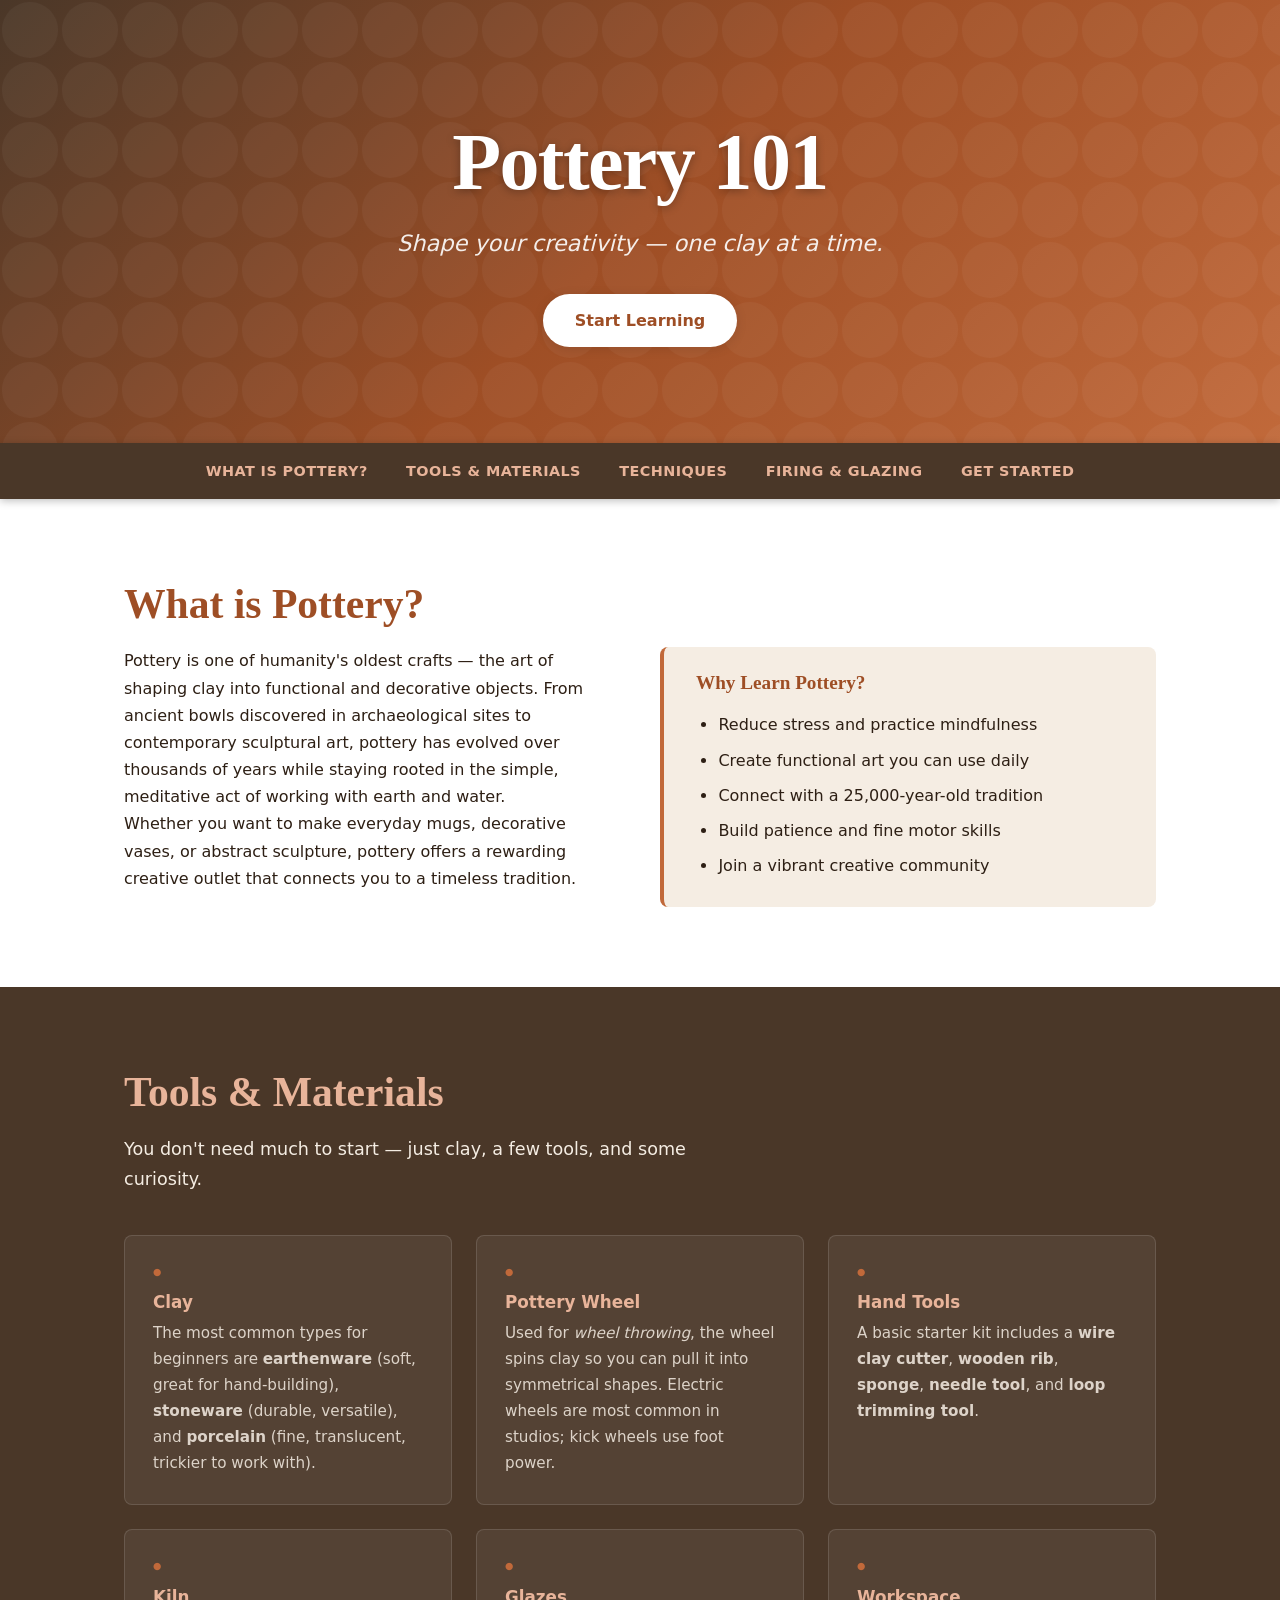
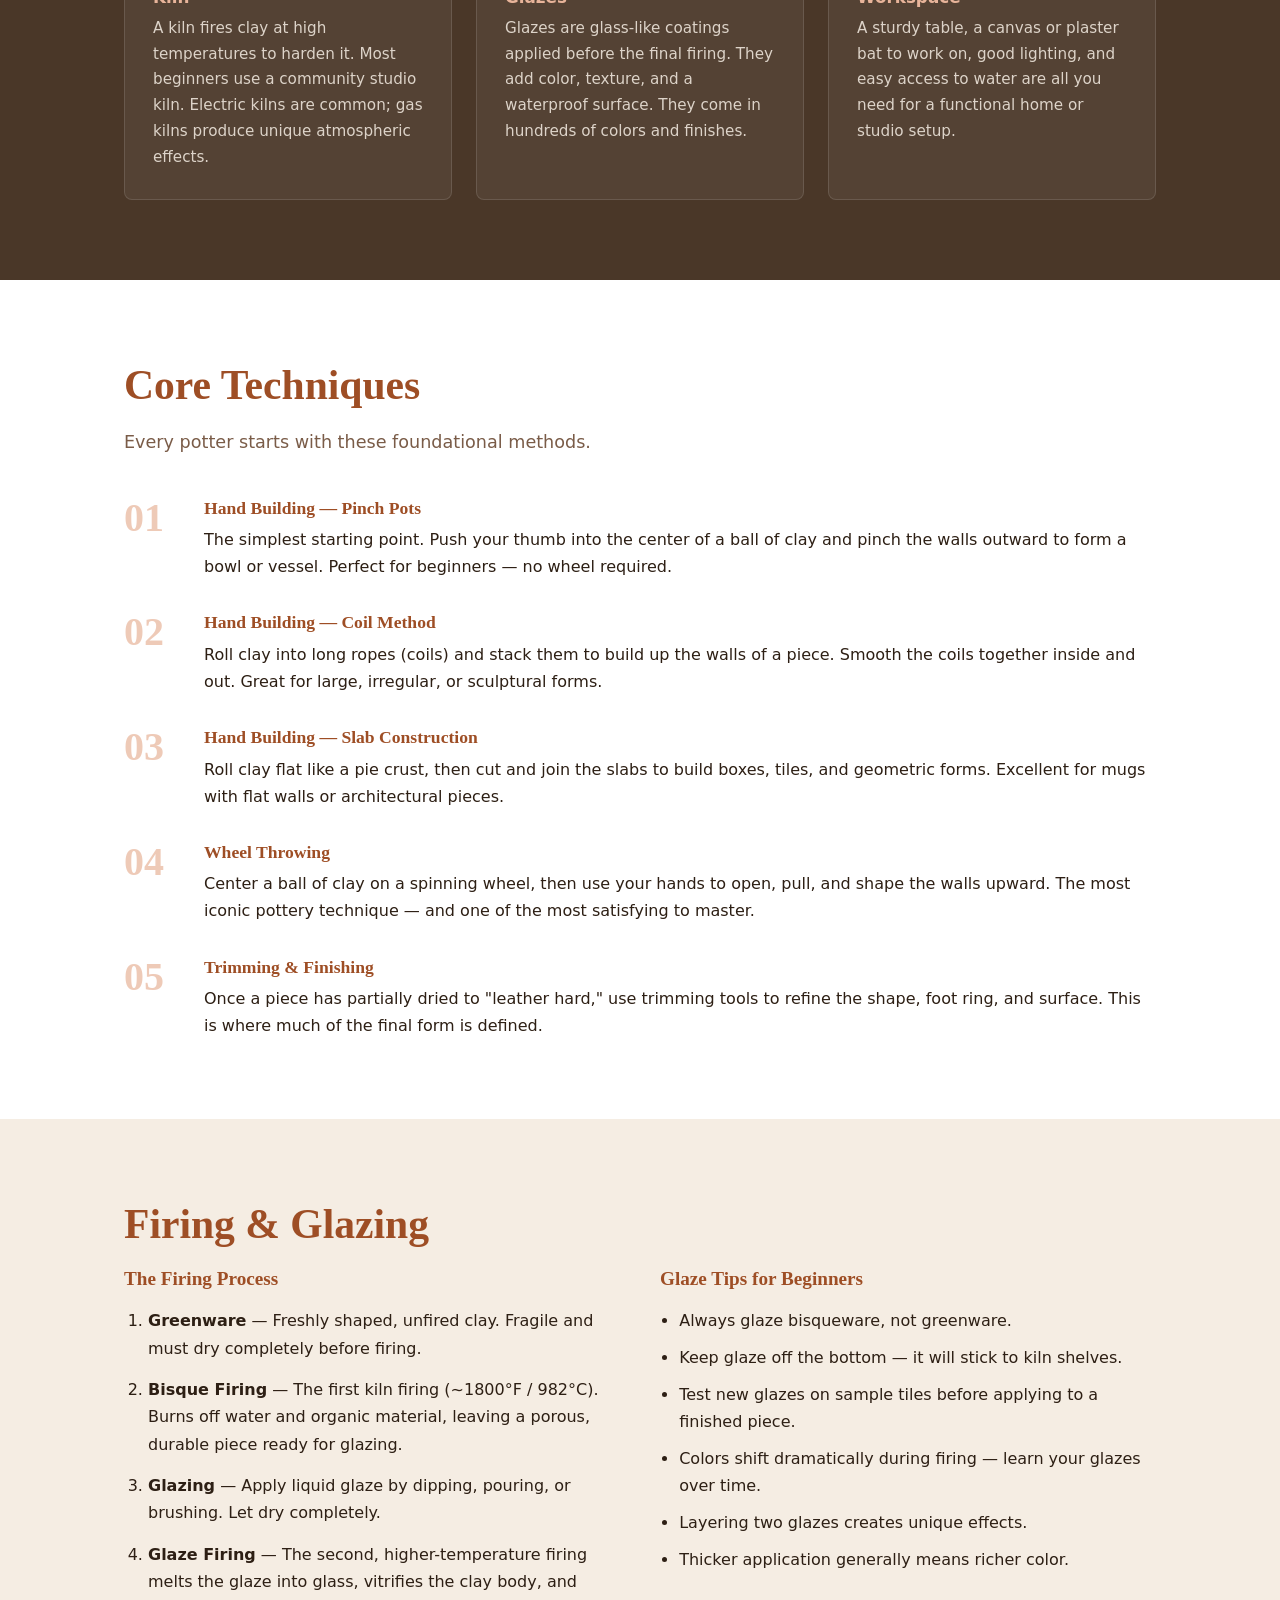
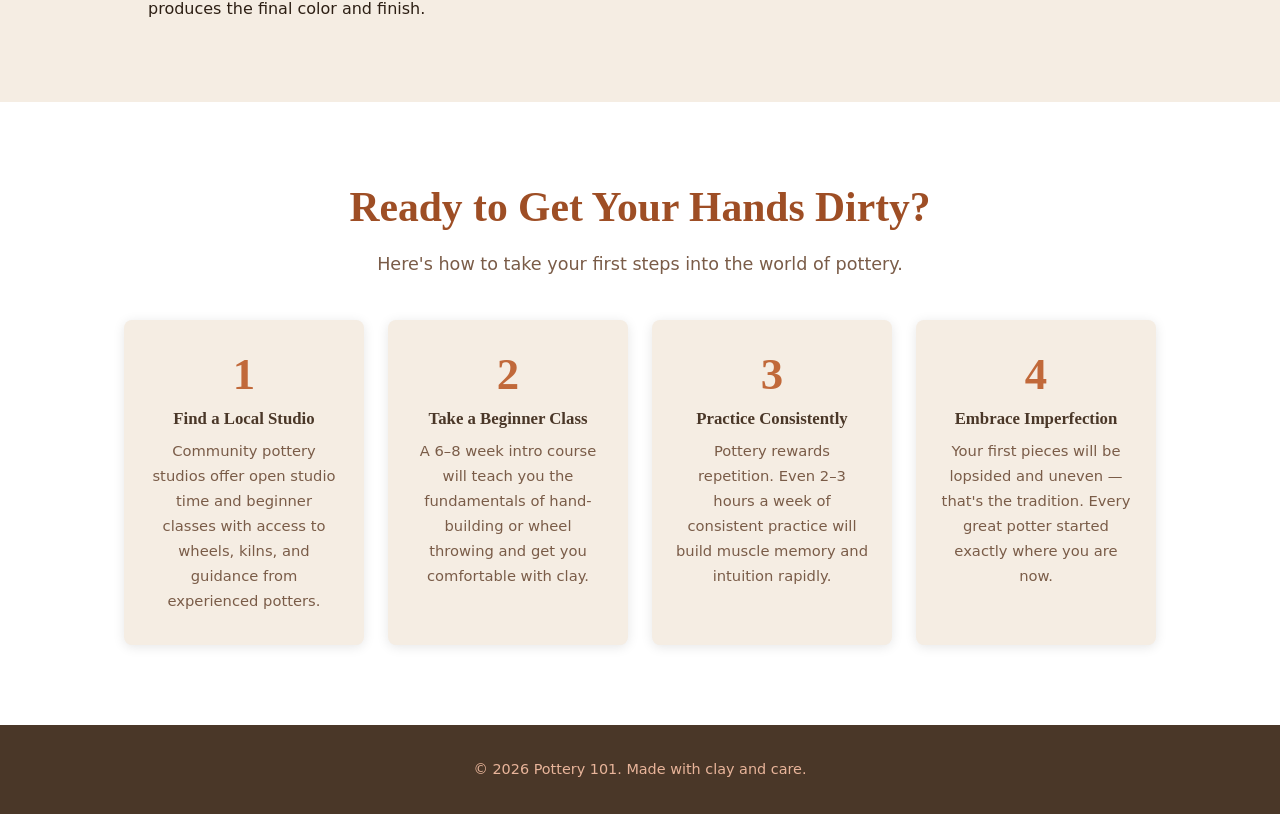
==== index.html @ cdae4531 "Add Pottery 101 website Complete beginner-focused pottery website with HTML and CSS covering: - Hero" ====
<!DOCTYPE html>
<html lang="en">
<head>
  <meta charset="UTF-8" />
  <meta name="viewport" content="width=device-width, initial-scale=1.0" />
  <title>Pottery 101 — A Beginner's Guide</title>
  <link rel="stylesheet" href="styles.css" />
</head>
<body>

  <!-- Hero -->
  <header class="hero">
    <div class="hero-content">
      <h1>Pottery 101</h1>
      <p class="tagline">Shape your creativity — one clay at a time.</p>
      <a href="#get-started" class="btn">Start Learning</a>
    </div>
  </header>

  <!-- Navigation -->
  <nav class="main-nav">
    <ul>
      <li><a href="#what-is-pottery">What is Pottery?</a></li>
      <li><a href="#tools">Tools &amp; Materials</a></li>
      <li><a href="#techniques">Techniques</a></li>
      <li><a href="#firing">Firing &amp; Glazing</a></li>
      <li><a href="#get-started">Get Started</a></li>
    </ul>
  </nav>

  <main>

    <!-- What is Pottery -->
    <section id="what-is-pottery" class="section section-light">
      <div class="container">
        <h2>What is Pottery?</h2>
        <div class="two-col">
          <div>
            <p>Pottery is one of humanity's oldest crafts — the art of shaping clay into functional and decorative objects. From ancient bowls discovered in archaeological sites to contemporary sculptural art, pottery has evolved over thousands of years while staying rooted in the simple, meditative act of working with earth and water.</p>
            <p>Whether you want to make everyday mugs, decorative vases, or abstract sculpture, pottery offers a rewarding creative outlet that connects you to a timeless tradition.</p>
          </div>
          <div class="highlight-box">
            <h3>Why Learn Pottery?</h3>
            <ul>
              <li>Reduce stress and practice mindfulness</li>
              <li>Create functional art you can use daily</li>
              <li>Connect with a 25,000-year-old tradition</li>
              <li>Build patience and fine motor skills</li>
              <li>Join a vibrant creative community</li>
            </ul>
          </div>
        </div>
      </div>
    </section>

    <!-- Tools & Materials -->
    <section id="tools" class="section section-dark">
      <div class="container">
        <h2>Tools &amp; Materials</h2>
        <p class="section-intro">You don't need much to start — just clay, a few tools, and some curiosity.</p>
        <div class="card-grid">
          <div class="card">
            <div class="card-icon">&#9679;</div>
            <h3>Clay</h3>
            <p>The most common types for beginners are <strong>earthenware</strong> (soft, great for hand-building), <strong>stoneware</strong> (durable, versatile), and <strong>porcelain</strong> (fine, translucent, trickier to work with).</p>
          </div>
          <div class="card">
            <div class="card-icon">&#9679;</div>
            <h3>Pottery Wheel</h3>
            <p>Used for <em>wheel throwing</em>, the wheel spins clay so you can pull it into symmetrical shapes. Electric wheels are most common in studios; kick wheels use foot power.</p>
          </div>
          <div class="card">
            <div class="card-icon">&#9679;</div>
            <h3>Hand Tools</h3>
            <p>A basic starter kit includes a <strong>wire clay cutter</strong>, <strong>wooden rib</strong>, <strong>sponge</strong>, <strong>needle tool</strong>, and <strong>loop trimming tool</strong>.</p>
          </div>
          <div class="card">
            <div class="card-icon">&#9679;</div>
            <h3>Kiln</h3>
            <p>A kiln fires clay at high temperatures to harden it. Most beginners use a community studio kiln. Electric kilns are common; gas kilns produce unique atmospheric effects.</p>
          </div>
          <div class="card">
            <div class="card-icon">&#9679;</div>
            <h3>Glazes</h3>
            <p>Glazes are glass-like coatings applied before the final firing. They add color, texture, and a waterproof surface. They come in hundreds of colors and finishes.</p>
          </div>
          <div class="card">
            <div class="card-icon">&#9679;</div>
            <h3>Workspace</h3>
            <p>A sturdy table, a canvas or plaster bat to work on, good lighting, and easy access to water are all you need for a functional home or studio setup.</p>
          </div>
        </div>
      </div>
    </section>

    <!-- Techniques -->
    <section id="techniques" class="section section-light">
      <div class="container">
        <h2>Core Techniques</h2>
        <p class="section-intro">Every potter starts with these foundational methods.</p>
        <div class="technique-list">
          <div class="technique">
            <span class="technique-number">01</span>
            <div>
              <h3>Hand Building — Pinch Pots</h3>
              <p>The simplest starting point. Push your thumb into the center of a ball of clay and pinch the walls outward to form a bowl or vessel. Perfect for beginners — no wheel required.</p>
            </div>
          </div>
          <div class="technique">
            <span class="technique-number">02</span>
            <div>
              <h3>Hand Building — Coil Method</h3>
              <p>Roll clay into long ropes (coils) and stack them to build up the walls of a piece. Smooth the coils together inside and out. Great for large, irregular, or sculptural forms.</p>
            </div>
          </div>
          <div class="technique">
            <span class="technique-number">03</span>
            <div>
              <h3>Hand Building — Slab Construction</h3>
              <p>Roll clay flat like a pie crust, then cut and join the slabs to build boxes, tiles, and geometric forms. Excellent for mugs with flat walls or architectural pieces.</p>
            </div>
          </div>
          <div class="technique">
            <span class="technique-number">04</span>
            <div>
              <h3>Wheel Throwing</h3>
              <p>Center a ball of clay on a spinning wheel, then use your hands to open, pull, and shape the walls upward. The most iconic pottery technique — and one of the most satisfying to master.</p>
            </div>
          </div>
          <div class="technique">
            <span class="technique-number">05</span>
            <div>
              <h3>Trimming &amp; Finishing</h3>
              <p>Once a piece has partially dried to "leather hard," use trimming tools to refine the shape, foot ring, and surface. This is where much of the final form is defined.</p>
            </div>
          </div>
        </div>
      </div>
    </section>

    <!-- Firing & Glazing -->
    <section id="firing" class="section section-clay">
      <div class="container">
        <h2>Firing &amp; Glazing</h2>
        <div class="two-col">
          <div>
            <h3>The Firing Process</h3>
            <ol class="process-list">
              <li><strong>Greenware</strong> — Freshly shaped, unfired clay. Fragile and must dry completely before firing.</li>
              <li><strong>Bisque Firing</strong> — The first kiln firing (~1800°F / 982°C). Burns off water and organic material, leaving a porous, durable piece ready for glazing.</li>
              <li><strong>Glazing</strong> — Apply liquid glaze by dipping, pouring, or brushing. Let dry completely.</li>
              <li><strong>Glaze Firing</strong> — The second, higher-temperature firing melts the glaze into glass, vitrifies the clay body, and produces the final color and finish.</li>
            </ol>
          </div>
          <div>
            <h3>Glaze Tips for Beginners</h3>
            <ul class="tip-list">
              <li>Always glaze bisqueware, not greenware.</li>
              <li>Keep glaze off the bottom — it will stick to kiln shelves.</li>
              <li>Test new glazes on sample tiles before applying to a finished piece.</li>
              <li>Colors shift dramatically during firing — learn your glazes over time.</li>
              <li>Layering two glazes creates unique effects.</li>
              <li>Thicker application generally means richer color.</li>
            </ul>
          </div>
        </div>
      </div>
    </section>

    <!-- Get Started -->
    <section id="get-started" class="section section-light">
      <div class="container center">
        <h2>Ready to Get Your Hands Dirty?</h2>
        <p class="section-intro">Here's how to take your first steps into the world of pottery.</p>
        <div class="steps-grid">
          <div class="step">
            <div class="step-num">1</div>
            <h3>Find a Local Studio</h3>
            <p>Community pottery studios offer open studio time and beginner classes with access to wheels, kilns, and guidance from experienced potters.</p>
          </div>
          <div class="step">
            <div class="step-num">2</div>
            <h3>Take a Beginner Class</h3>
            <p>A 6–8 week intro course will teach you the fundamentals of hand-building or wheel throwing and get you comfortable with clay.</p>
          </div>
          <div class="step">
            <div class="step-num">3</div>
            <h3>Practice Consistently</h3>
            <p>Pottery rewards repetition. Even 2–3 hours a week of consistent practice will build muscle memory and intuition rapidly.</p>
          </div>
          <div class="step">
            <div class="step-num">4</div>
            <h3>Embrace Imperfection</h3>
            <p>Your first pieces will be lopsided and uneven — that's the tradition. Every great potter started exactly where you are now.</p>
          </div>
        </div>
      </div>
    </section>

  </main>

  <footer class="site-footer">
    <div class="container">
      <p>&copy; 2026 Pottery 101. Made with clay and care.</p>
    </div>
  </footer>

</body>
</html>
---- styles.css ----
/* =========================================
   Pottery 101 — Stylesheet
   ========================================= */

/* --- Reset & Base --- */
*, *::before, *::after {
  box-sizing: border-box;
  margin: 0;
  padding: 0;
}

:root {
  --clay:       #c1693a;
  --clay-dark:  #9e4e25;
  --clay-light: #e8b49a;
  --earth:      #4a3728;
  --sand:       #f5ede3;
  --sand-dark:  #ecddd0;
  --white:      #ffffff;
  --text:       #2d1f14;
  --text-muted: #7a5c48;
  --accent:     #2e7d67;

  --font-sans: 'Segoe UI', system-ui, sans-serif;
  --font-serif: Georgia, 'Times New Roman', serif;

  --radius: 8px;
  --shadow: 0 2px 12px rgba(0,0,0,0.10);
  --shadow-lg: 0 6px 24px rgba(0,0,0,0.15);
}

html {
  scroll-behavior: smooth;
}

body {
  font-family: var(--font-sans);
  font-size: 1rem;
  line-height: 1.7;
  color: var(--text);
  background: var(--white);
}

h1, h2, h3 {
  font-family: var(--font-serif);
  line-height: 1.25;
}

a {
  color: var(--clay);
  text-decoration: none;
}

a:hover {
  text-decoration: underline;
}

ul, ol {
  padding-left: 1.4em;
}

/* --- Layout Utilities --- */
.container {
  max-width: 1080px;
  margin: 0 auto;
  padding: 0 1.5rem;
}

.center {
  text-align: center;
}

.two-col {
  display: grid;
  grid-template-columns: 1fr 1fr;
  gap: 2.5rem;
  align-items: start;
}

@media (max-width: 720px) {
  .two-col {
    grid-template-columns: 1fr;
  }
}

/* --- Hero --- */
.hero {
  background: linear-gradient(135deg, var(--earth) 0%, var(--clay-dark) 50%, var(--clay) 100%);
  color: var(--white);
  padding: 7rem 1.5rem 6rem;
  text-align: center;
  position: relative;
  overflow: hidden;
}

.hero::before {
  content: '';
  position: absolute;
  inset: 0;
  background: url("data:image/svg+xml,%3Csvg width='60' height='60' viewBox='0 0 60 60' xmlns='http://www.w3.org/2000/svg'%3E%3Cg fill='none' fill-rule='evenodd'%3E%3Cg fill='%23ffffff' fill-opacity='0.04'%3E%3Ccircle cx='30' cy='30' r='28'/%3E%3C/g%3E%3C/g%3E%3C/svg%3E") repeat;
  pointer-events: none;
}

.hero-content {
  position: relative;
}

.hero h1 {
  font-size: clamp(2.8rem, 7vw, 5rem);
  letter-spacing: -0.02em;
  margin-bottom: 0.75rem;
  text-shadow: 0 2px 8px rgba(0,0,0,0.3);
}

.hero .tagline {
  font-size: clamp(1.1rem, 2.5vw, 1.4rem);
  opacity: 0.9;
  margin-bottom: 2rem;
  font-style: italic;
}

/* --- Button --- */
.btn {
  display: inline-block;
  background: var(--white);
  color: var(--clay-dark);
  font-weight: 700;
  font-size: 1rem;
  padding: 0.8rem 2rem;
  border-radius: 50px;
  box-shadow: var(--shadow);
  transition: transform 0.15s, box-shadow 0.15s;
}

.btn:hover {
  transform: translateY(-2px);
  box-shadow: var(--shadow-lg);
  text-decoration: none;
}

/* --- Main Navigation --- */
.main-nav {
  background: var(--earth);
  position: sticky;
  top: 0;
  z-index: 100;
  box-shadow: 0 2px 8px rgba(0,0,0,0.25);
}

.main-nav ul {
  display: flex;
  flex-wrap: wrap;
  justify-content: center;
  list-style: none;
  padding: 0 1rem;
  margin: 0;
  gap: 0;
}

.main-nav a {
  display: block;
  padding: 1rem 1.2rem;
  color: var(--clay-light);
  font-size: 0.9rem;
  font-weight: 600;
  letter-spacing: 0.03em;
  text-transform: uppercase;
  transition: color 0.15s, background 0.15s;
}

.main-nav a:hover {
  color: var(--white);
  background: rgba(255,255,255,0.07);
  text-decoration: none;
}

/* --- Sections --- */
.section {
  padding: 5rem 0;
}

.section-light {
  background: var(--white);
}

.section-dark {
  background: var(--earth);
  color: var(--sand);
}

.section-dark h2,
.section-dark h3 {
  color: var(--clay-light);
}

.section-dark p {
  color: var(--sand);
}

.section-clay {
  background: var(--sand);
}

.section h2 {
  font-size: clamp(1.8rem, 4vw, 2.6rem);
  color: var(--clay-dark);
  margin-bottom: 1rem;
}

.section-dark h2 {
  color: var(--clay-light);
}

.section-clay h2 {
  color: var(--clay-dark);
}

.section-intro {
  font-size: 1.1rem;
  color: var(--text-muted);
  margin-bottom: 2.5rem;
  max-width: 620px;
}

.center .section-intro {
  margin-left: auto;
  margin-right: auto;
}

/* --- Highlight Box --- */
.highlight-box {
  background: var(--sand);
  border-left: 4px solid var(--clay);
  border-radius: var(--radius);
  padding: 1.5rem 2rem;
}

.highlight-box h3 {
  color: var(--clay-dark);
  margin-bottom: 0.75rem;
  font-size: 1.2rem;
}

.highlight-box li {
  padding: 0.25rem 0;
  color: var(--text);
}

/* --- Cards --- */
.card-grid {
  display: grid;
  grid-template-columns: repeat(auto-fill, minmax(280px, 1fr));
  gap: 1.5rem;
}

.card {
  background: rgba(255,255,255,0.06);
  border: 1px solid rgba(255,255,255,0.12);
  border-radius: var(--radius);
  padding: 1.75rem;
  transition: transform 0.15s, box-shadow 0.15s;
}

.card:hover {
  transform: translateY(-3px);
  box-shadow: var(--shadow-lg);
}

.card-icon {
  color: var(--clay);
  font-size: 0.6rem;
  margin-bottom: 0.75rem;
}

.card h3 {
  font-family: var(--font-sans);
  font-size: 1.05rem;
  font-weight: 700;
  color: var(--clay-light);
  margin-bottom: 0.5rem;
}

.card p {
  font-size: 0.95rem;
  opacity: 0.85;
}

/* --- Techniques --- */
.technique-list {
  display: flex;
  flex-direction: column;
  gap: 2rem;
}

.technique {
  display: flex;
  gap: 2rem;
  align-items: flex-start;
}

.technique-number {
  font-size: 2.5rem;
  font-family: var(--font-serif);
  font-weight: 700;
  color: var(--clay-light);
  min-width: 3rem;
  line-height: 1;
  opacity: 0.7;
}

.technique h3 {
  color: var(--clay-dark);
  margin-bottom: 0.4rem;
  font-size: 1.1rem;
}

/* --- Process & Tips --- */
.process-list {
  display: flex;
  flex-direction: column;
  gap: 0.9rem;
  padding-left: 1.5rem;
}

.process-list li {
  color: var(--text);
}

.tip-list {
  display: flex;
  flex-direction: column;
  gap: 0.6rem;
  padding-left: 1.2rem;
}

.tip-list li {
  color: var(--text);
}

.section-clay h3 {
  color: var(--clay-dark);
  margin-bottom: 1rem;
  font-size: 1.2rem;
}

/* --- Steps Grid --- */
.steps-grid {
  display: grid;
  grid-template-columns: repeat(auto-fill, minmax(220px, 1fr));
  gap: 1.5rem;
  margin-top: 2rem;
}

.step {
  background: var(--sand);
  border-radius: var(--radius);
  padding: 2rem 1.5rem;
  box-shadow: var(--shadow);
  transition: transform 0.15s;
}

.step:hover {
  transform: translateY(-3px);
}

.step-num {
  font-family: var(--font-serif);
  font-size: 2.8rem;
  font-weight: 700;
  color: var(--clay);
  line-height: 1;
  margin-bottom: 0.75rem;
}

.step h3 {
  color: var(--earth);
  font-size: 1.05rem;
  margin-bottom: 0.5rem;
}

.step p {
  font-size: 0.92rem;
  color: var(--text-muted);
}

/* --- Footer --- */
.site-footer {
  background: var(--earth);
  color: var(--clay-light);
  text-align: center;
  padding: 2rem 1.5rem;
  font-size: 0.9rem;
}

/* --- Responsive --- */
@media (max-width: 600px) {
  .technique {
    flex-direction: column;
    gap: 0.5rem;
  }

  .technique-number {
    font-size: 1.8rem;
  }

  .main-nav ul {
    gap: 0;
  }

  .main-nav a {
    padding: 0.75rem 0.8rem;
    font-size: 0.78rem;
  }
}
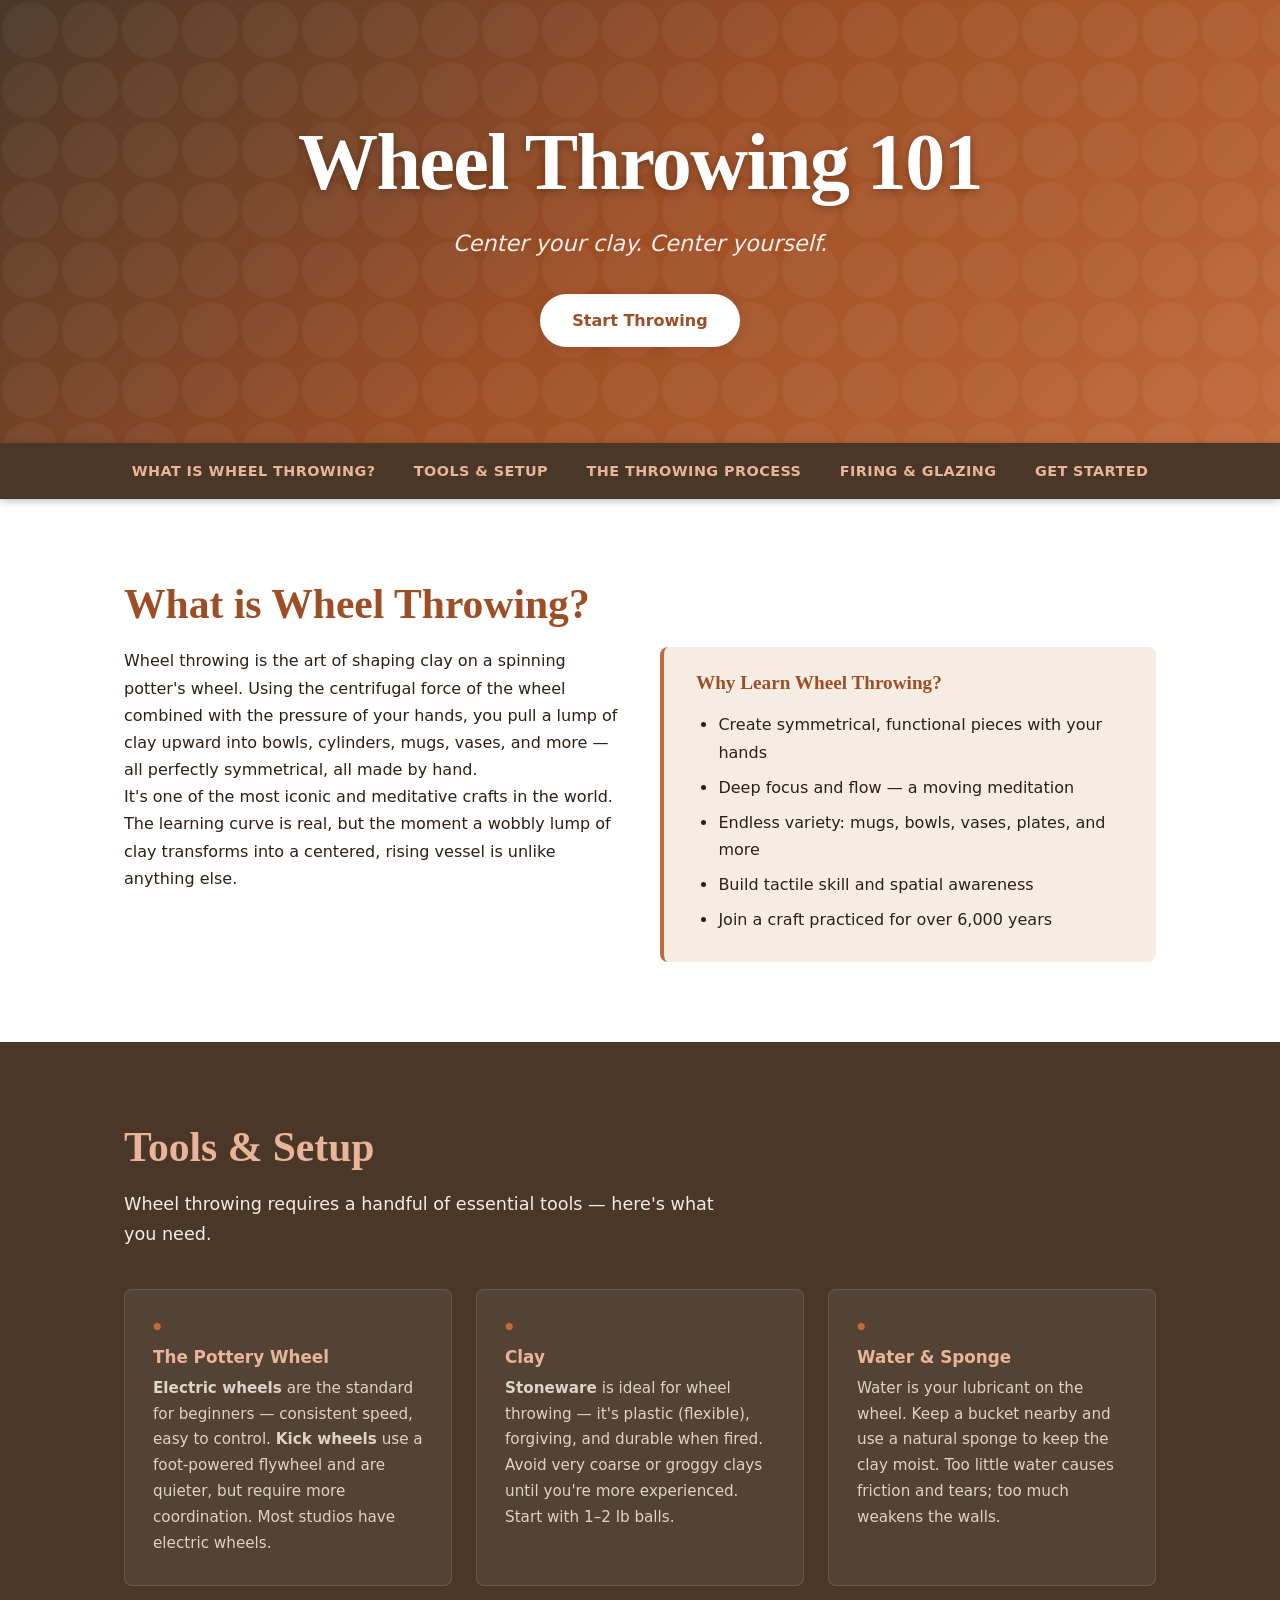
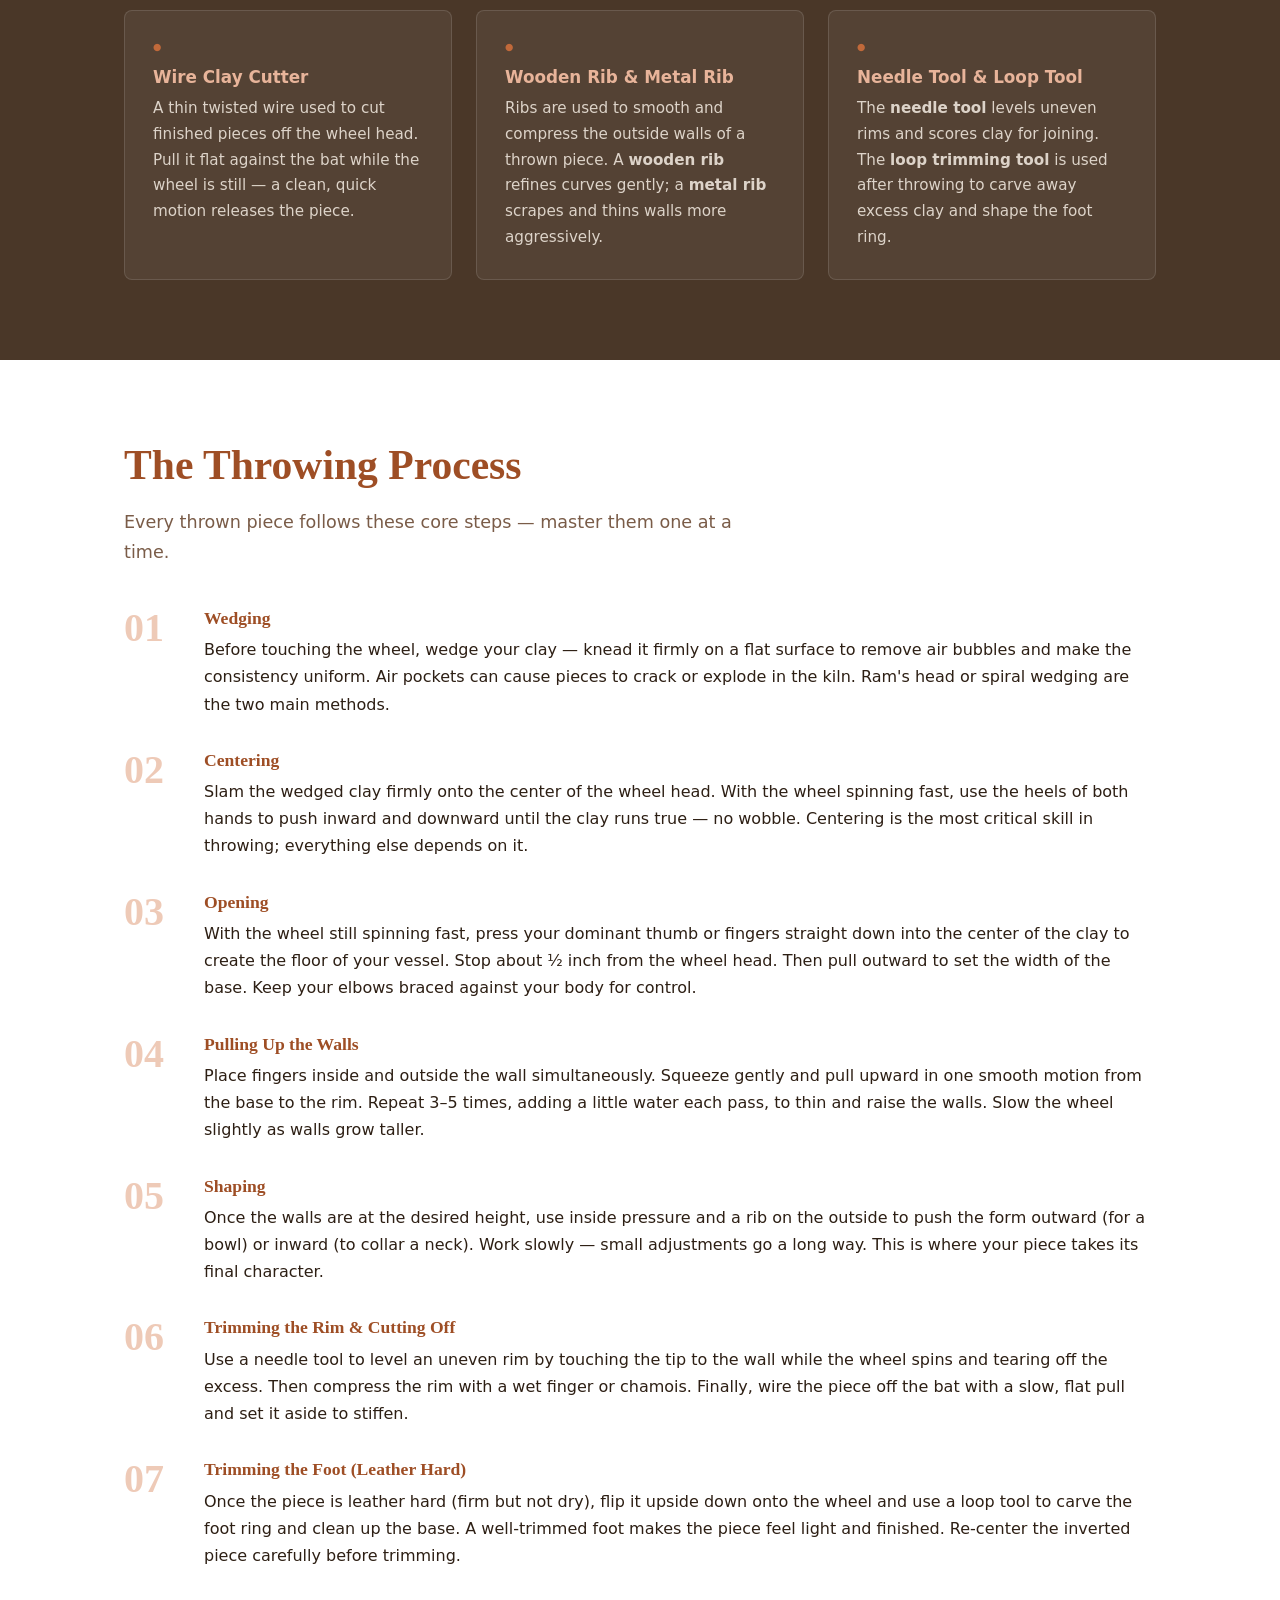
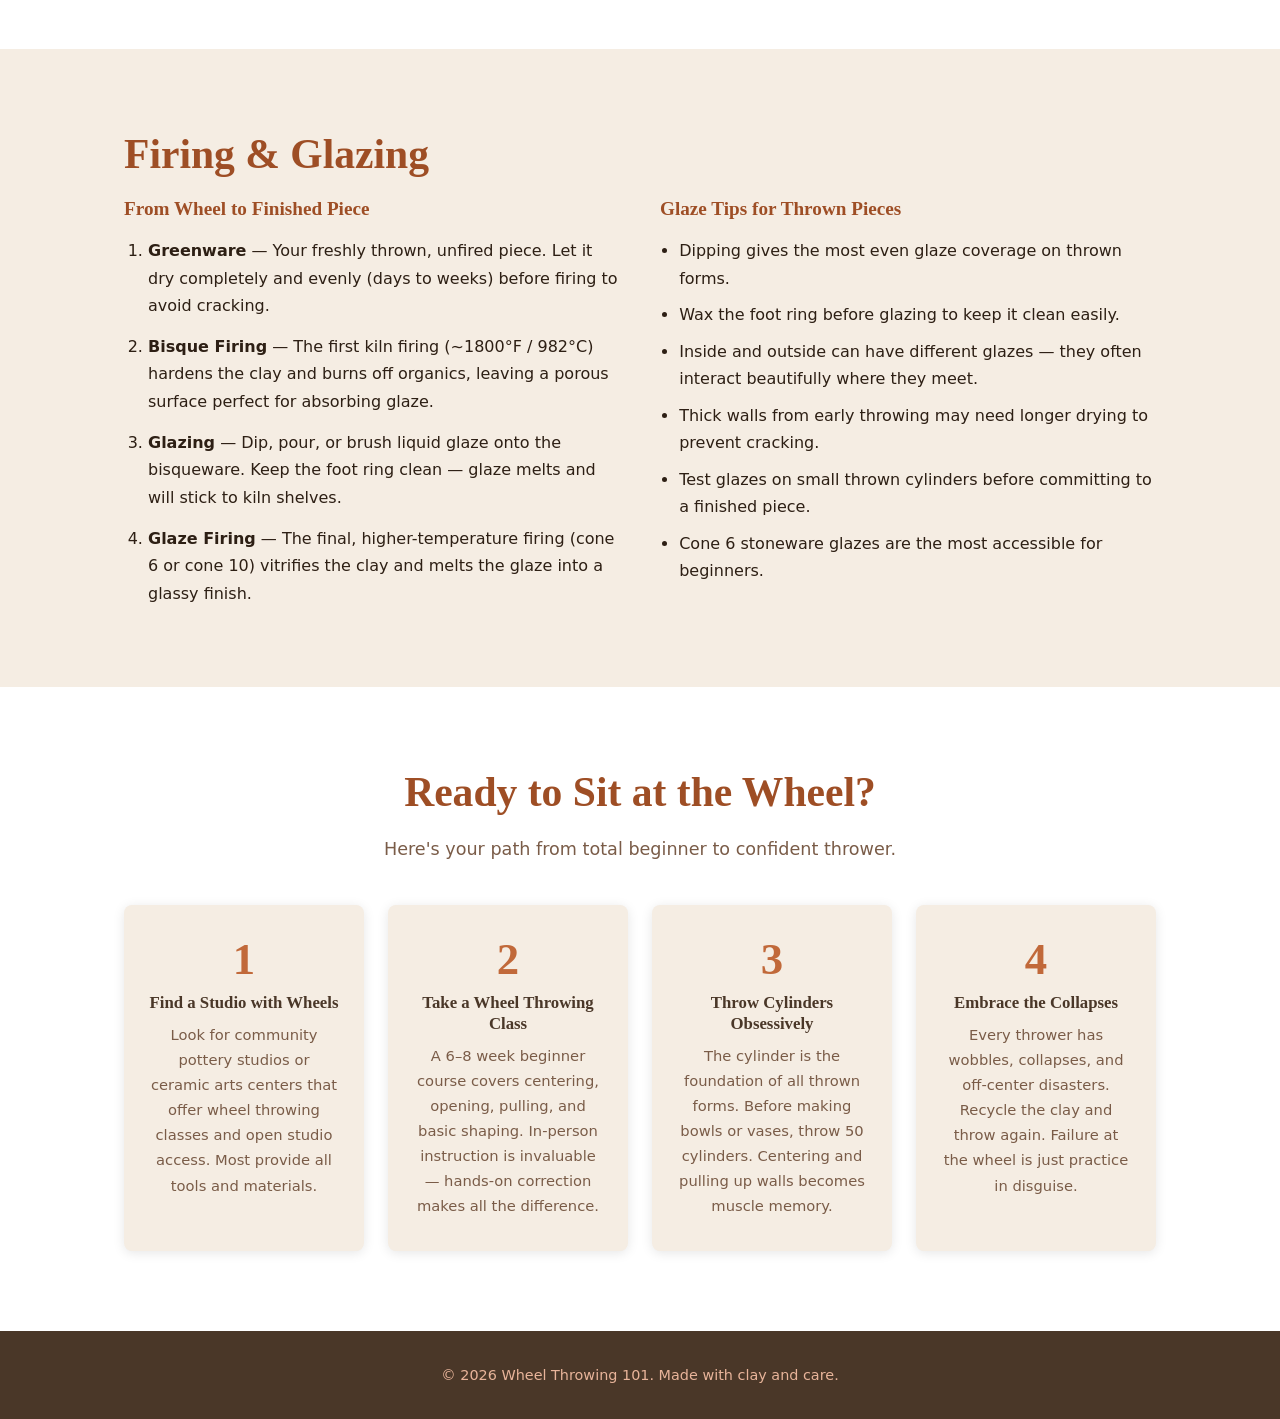
==== commit 21809f29: "Refocus site on wheel throwing only Replaced general pottery content with wheel throwing-specific co" ====
--- a/index.html
+++ b/index.html
@@ -3,7 +3,7 @@
 <head>
   <meta charset="UTF-8" />
   <meta name="viewport" content="width=device-width, initial-scale=1.0" />
-  <title>Pottery 101 — A Beginner's Guide</title>
+  <title>Wheel Throwing 101 — A Beginner's Guide</title>
   <link rel="stylesheet" href="styles.css" />
 </head>
 <body>
@@ -11,18 +11,18 @@
   <!-- Hero -->
   <header class="hero">
     <div class="hero-content">
-      <h1>Pottery 101</h1>
-      <p class="tagline">Shape your creativity — one clay at a time.</p>
-      <a href="#get-started" class="btn">Start Learning</a>
+      <h1>Wheel Throwing 101</h1>
+      <p class="tagline">Center your clay. Center yourself.</p>
+      <a href="#get-started" class="btn">Start Throwing</a>
     </div>
   </header>
 
   <!-- Navigation -->
   <nav class="main-nav">
     <ul>
-      <li><a href="#what-is-pottery">What is Pottery?</a></li>
-      <li><a href="#tools">Tools &amp; Materials</a></li>
-      <li><a href="#techniques">Techniques</a></li>
+      <li><a href="#what-is-throwing">What is Wheel Throwing?</a></li>
+      <li><a href="#tools">Tools &amp; Setup</a></li>
+      <li><a href="#techniques">The Throwing Process</a></li>
       <li><a href="#firing">Firing &amp; Glazing</a></li>
       <li><a href="#get-started">Get Started</a></li>
     </ul>
@@ -30,108 +30,122 @@
 
   <main>
 
-    <!-- What is Pottery -->
-    <section id="what-is-pottery" class="section section-light">
-      <div class="container">
-        <h2>What is Pottery?</h2>
+    <!-- What is Wheel Throwing -->
+    <section id="what-is-throwing" class="section section-light">
+      <div class="container">
+        <h2>What is Wheel Throwing?</h2>
         <div class="two-col">
           <div>
-            <p>Pottery is one of humanity's oldest crafts — the art of shaping clay into functional and decorative objects. From ancient bowls discovered in archaeological sites to contemporary sculptural art, pottery has evolved over thousands of years while staying rooted in the simple, meditative act of working with earth and water.</p>
-            <p>Whether you want to make everyday mugs, decorative vases, or abstract sculpture, pottery offers a rewarding creative outlet that connects you to a timeless tradition.</p>
+            <p>Wheel throwing is the art of shaping clay on a spinning potter's wheel. Using the centrifugal force of the wheel combined with the pressure of your hands, you pull a lump of clay upward into bowls, cylinders, mugs, vases, and more — all perfectly symmetrical, all made by hand.</p>
+            <p>It's one of the most iconic and meditative crafts in the world. The learning curve is real, but the moment a wobbly lump of clay transforms into a centered, rising vessel is unlike anything else.</p>
           </div>
           <div class="highlight-box">
-            <h3>Why Learn Pottery?</h3>
+            <h3>Why Learn Wheel Throwing?</h3>
             <ul>
-              <li>Reduce stress and practice mindfulness</li>
-              <li>Create functional art you can use daily</li>
-              <li>Connect with a 25,000-year-old tradition</li>
-              <li>Build patience and fine motor skills</li>
-              <li>Join a vibrant creative community</li>
+              <li>Create symmetrical, functional pieces with your hands</li>
+              <li>Deep focus and flow — a moving meditation</li>
+              <li>Endless variety: mugs, bowls, vases, plates, and more</li>
+              <li>Build tactile skill and spatial awareness</li>
+              <li>Join a craft practiced for over 6,000 years</li>
             </ul>
           </div>
         </div>
       </div>
     </section>
 
-    <!-- Tools & Materials -->
+    <!-- Tools & Setup -->
     <section id="tools" class="section section-dark">
       <div class="container">
-        <h2>Tools &amp; Materials</h2>
-        <p class="section-intro">You don't need much to start — just clay, a few tools, and some curiosity.</p>
+        <h2>Tools &amp; Setup</h2>
+        <p class="section-intro">Wheel throwing requires a handful of essential tools — here's what you need.</p>
         <div class="card-grid">
           <div class="card">
             <div class="card-icon">&#9679;</div>
+            <h3>The Pottery Wheel</h3>
+            <p><strong>Electric wheels</strong> are the standard for beginners — consistent speed, easy to control. <strong>Kick wheels</strong> use a foot-powered flywheel and are quieter, but require more coordination. Most studios have electric wheels.</p>
+          </div>
+          <div class="card">
+            <div class="card-icon">&#9679;</div>
             <h3>Clay</h3>
-            <p>The most common types for beginners are <strong>earthenware</strong> (soft, great for hand-building), <strong>stoneware</strong> (durable, versatile), and <strong>porcelain</strong> (fine, translucent, trickier to work with).</p>
-          </div>
-          <div class="card">
-            <div class="card-icon">&#9679;</div>
-            <h3>Pottery Wheel</h3>
-            <p>Used for <em>wheel throwing</em>, the wheel spins clay so you can pull it into symmetrical shapes. Electric wheels are most common in studios; kick wheels use foot power.</p>
-          </div>
-          <div class="card">
-            <div class="card-icon">&#9679;</div>
-            <h3>Hand Tools</h3>
-            <p>A basic starter kit includes a <strong>wire clay cutter</strong>, <strong>wooden rib</strong>, <strong>sponge</strong>, <strong>needle tool</strong>, and <strong>loop trimming tool</strong>.</p>
-          </div>
-          <div class="card">
-            <div class="card-icon">&#9679;</div>
-            <h3>Kiln</h3>
-            <p>A kiln fires clay at high temperatures to harden it. Most beginners use a community studio kiln. Electric kilns are common; gas kilns produce unique atmospheric effects.</p>
-          </div>
-          <div class="card">
-            <div class="card-icon">&#9679;</div>
-            <h3>Glazes</h3>
-            <p>Glazes are glass-like coatings applied before the final firing. They add color, texture, and a waterproof surface. They come in hundreds of colors and finishes.</p>
-          </div>
-          <div class="card">
-            <div class="card-icon">&#9679;</div>
-            <h3>Workspace</h3>
-            <p>A sturdy table, a canvas or plaster bat to work on, good lighting, and easy access to water are all you need for a functional home or studio setup.</p>
-          </div>
-        </div>
-      </div>
-    </section>
-
-    <!-- Techniques -->
+            <p><strong>Stoneware</strong> is ideal for wheel throwing — it's plastic (flexible), forgiving, and durable when fired. Avoid very coarse or groggy clays until you're more experienced. Start with 1–2 lb balls.</p>
+          </div>
+          <div class="card">
+            <div class="card-icon">&#9679;</div>
+            <h3>Water &amp; Sponge</h3>
+            <p>Water is your lubricant on the wheel. Keep a bucket nearby and use a natural sponge to keep the clay moist. Too little water causes friction and tears; too much weakens the walls.</p>
+          </div>
+          <div class="card">
+            <div class="card-icon">&#9679;</div>
+            <h3>Wire Clay Cutter</h3>
+            <p>A thin twisted wire used to cut finished pieces off the wheel head. Pull it flat against the bat while the wheel is still — a clean, quick motion releases the piece.</p>
+          </div>
+          <div class="card">
+            <div class="card-icon">&#9679;</div>
+            <h3>Wooden Rib &amp; Metal Rib</h3>
+            <p>Ribs are used to smooth and compress the outside walls of a thrown piece. A <strong>wooden rib</strong> refines curves gently; a <strong>metal rib</strong> scrapes and thins walls more aggressively.</p>
+          </div>
+          <div class="card">
+            <div class="card-icon">&#9679;</div>
+            <h3>Needle Tool &amp; Loop Tool</h3>
+            <p>The <strong>needle tool</strong> levels uneven rims and scores clay for joining. The <strong>loop trimming tool</strong> is used after throwing to carve away excess clay and shape the foot ring.</p>
+          </div>
+        </div>
+      </div>
+    </section>
+
+    <!-- The Throwing Process -->
     <section id="techniques" class="section section-light">
       <div class="container">
-        <h2>Core Techniques</h2>
-        <p class="section-intro">Every potter starts with these foundational methods.</p>
+        <h2>The Throwing Process</h2>
+        <p class="section-intro">Every thrown piece follows these core steps — master them one at a time.</p>
         <div class="technique-list">
           <div class="technique">
             <span class="technique-number">01</span>
             <div>
-              <h3>Hand Building — Pinch Pots</h3>
-              <p>The simplest starting point. Push your thumb into the center of a ball of clay and pinch the walls outward to form a bowl or vessel. Perfect for beginners — no wheel required.</p>
+              <h3>Wedging</h3>
+              <p>Before touching the wheel, wedge your clay — knead it firmly on a flat surface to remove air bubbles and make the consistency uniform. Air pockets can cause pieces to crack or explode in the kiln. Ram's head or spiral wedging are the two main methods.</p>
             </div>
           </div>
           <div class="technique">
             <span class="technique-number">02</span>
             <div>
-              <h3>Hand Building — Coil Method</h3>
-              <p>Roll clay into long ropes (coils) and stack them to build up the walls of a piece. Smooth the coils together inside and out. Great for large, irregular, or sculptural forms.</p>
+              <h3>Centering</h3>
+              <p>Slam the wedged clay firmly onto the center of the wheel head. With the wheel spinning fast, use the heels of both hands to push inward and downward until the clay runs true — no wobble. Centering is the most critical skill in throwing; everything else depends on it.</p>
             </div>
           </div>
           <div class="technique">
             <span class="technique-number">03</span>
             <div>
-              <h3>Hand Building — Slab Construction</h3>
-              <p>Roll clay flat like a pie crust, then cut and join the slabs to build boxes, tiles, and geometric forms. Excellent for mugs with flat walls or architectural pieces.</p>
+              <h3>Opening</h3>
+              <p>With the wheel still spinning fast, press your dominant thumb or fingers straight down into the center of the clay to create the floor of your vessel. Stop about ½ inch from the wheel head. Then pull outward to set the width of the base. Keep your elbows braced against your body for control.</p>
             </div>
           </div>
           <div class="technique">
             <span class="technique-number">04</span>
             <div>
-              <h3>Wheel Throwing</h3>
-              <p>Center a ball of clay on a spinning wheel, then use your hands to open, pull, and shape the walls upward. The most iconic pottery technique — and one of the most satisfying to master.</p>
+              <h3>Pulling Up the Walls</h3>
+              <p>Place fingers inside and outside the wall simultaneously. Squeeze gently and pull upward in one smooth motion from the base to the rim. Repeat 3–5 times, adding a little water each pass, to thin and raise the walls. Slow the wheel slightly as walls grow taller.</p>
             </div>
           </div>
           <div class="technique">
             <span class="technique-number">05</span>
             <div>
-              <h3>Trimming &amp; Finishing</h3>
-              <p>Once a piece has partially dried to "leather hard," use trimming tools to refine the shape, foot ring, and surface. This is where much of the final form is defined.</p>
+              <h3>Shaping</h3>
+              <p>Once the walls are at the desired height, use inside pressure and a rib on the outside to push the form outward (for a bowl) or inward (to collar a neck). Work slowly — small adjustments go a long way. This is where your piece takes its final character.</p>
+            </div>
+          </div>
+          <div class="technique">
+            <span class="technique-number">06</span>
+            <div>
+              <h3>Trimming the Rim &amp; Cutting Off</h3>
+              <p>Use a needle tool to level an uneven rim by touching the tip to the wall while the wheel spins and tearing off the excess. Then compress the rim with a wet finger or chamois. Finally, wire the piece off the bat with a slow, flat pull and set it aside to stiffen.</p>
+            </div>
+          </div>
+          <div class="technique">
+            <span class="technique-number">07</span>
+            <div>
+              <h3>Trimming the Foot (Leather Hard)</h3>
+              <p>Once the piece is leather hard (firm but not dry), flip it upside down onto the wheel and use a loop tool to carve the foot ring and clean up the base. A well-trimmed foot makes the piece feel light and finished. Re-center the inverted piece carefully before trimming.</p>
             </div>
           </div>
         </div>
@@ -144,23 +158,23 @@
         <h2>Firing &amp; Glazing</h2>
         <div class="two-col">
           <div>
-            <h3>The Firing Process</h3>
+            <h3>From Wheel to Finished Piece</h3>
             <ol class="process-list">
-              <li><strong>Greenware</strong> — Freshly shaped, unfired clay. Fragile and must dry completely before firing.</li>
-              <li><strong>Bisque Firing</strong> — The first kiln firing (~1800°F / 982°C). Burns off water and organic material, leaving a porous, durable piece ready for glazing.</li>
-              <li><strong>Glazing</strong> — Apply liquid glaze by dipping, pouring, or brushing. Let dry completely.</li>
-              <li><strong>Glaze Firing</strong> — The second, higher-temperature firing melts the glaze into glass, vitrifies the clay body, and produces the final color and finish.</li>
+              <li><strong>Greenware</strong> — Your freshly thrown, unfired piece. Let it dry completely and evenly (days to weeks) before firing to avoid cracking.</li>
+              <li><strong>Bisque Firing</strong> — The first kiln firing (~1800°F / 982°C) hardens the clay and burns off organics, leaving a porous surface perfect for absorbing glaze.</li>
+              <li><strong>Glazing</strong> — Dip, pour, or brush liquid glaze onto the bisqueware. Keep the foot ring clean — glaze melts and will stick to kiln shelves.</li>
+              <li><strong>Glaze Firing</strong> — The final, higher-temperature firing (cone 6 or cone 10) vitrifies the clay and melts the glaze into a glassy finish.</li>
             </ol>
           </div>
           <div>
-            <h3>Glaze Tips for Beginners</h3>
+            <h3>Glaze Tips for Thrown Pieces</h3>
             <ul class="tip-list">
-              <li>Always glaze bisqueware, not greenware.</li>
-              <li>Keep glaze off the bottom — it will stick to kiln shelves.</li>
-              <li>Test new glazes on sample tiles before applying to a finished piece.</li>
-              <li>Colors shift dramatically during firing — learn your glazes over time.</li>
-              <li>Layering two glazes creates unique effects.</li>
-              <li>Thicker application generally means richer color.</li>
+              <li>Dipping gives the most even glaze coverage on thrown forms.</li>
+              <li>Wax the foot ring before glazing to keep it clean easily.</li>
+              <li>Inside and outside can have different glazes — they often interact beautifully where they meet.</li>
+              <li>Thick walls from early throwing may need longer drying to prevent cracking.</li>
+              <li>Test glazes on small thrown cylinders before committing to a finished piece.</li>
+              <li>Cone 6 stoneware glazes are the most accessible for beginners.</li>
             </ul>
           </div>
         </div>
@@ -170,28 +184,28 @@
     <!-- Get Started -->
     <section id="get-started" class="section section-light">
       <div class="container center">
-        <h2>Ready to Get Your Hands Dirty?</h2>
-        <p class="section-intro">Here's how to take your first steps into the world of pottery.</p>
+        <h2>Ready to Sit at the Wheel?</h2>
+        <p class="section-intro">Here's your path from total beginner to confident thrower.</p>
         <div class="steps-grid">
           <div class="step">
             <div class="step-num">1</div>
-            <h3>Find a Local Studio</h3>
-            <p>Community pottery studios offer open studio time and beginner classes with access to wheels, kilns, and guidance from experienced potters.</p>
+            <h3>Find a Studio with Wheels</h3>
+            <p>Look for community pottery studios or ceramic arts centers that offer wheel throwing classes and open studio access. Most provide all tools and materials.</p>
           </div>
           <div class="step">
             <div class="step-num">2</div>
-            <h3>Take a Beginner Class</h3>
-            <p>A 6–8 week intro course will teach you the fundamentals of hand-building or wheel throwing and get you comfortable with clay.</p>
+            <h3>Take a Wheel Throwing Class</h3>
+            <p>A 6–8 week beginner course covers centering, opening, pulling, and basic shaping. In-person instruction is invaluable — hands-on correction makes all the difference.</p>
           </div>
           <div class="step">
             <div class="step-num">3</div>
-            <h3>Practice Consistently</h3>
-            <p>Pottery rewards repetition. Even 2–3 hours a week of consistent practice will build muscle memory and intuition rapidly.</p>
+            <h3>Throw Cylinders Obsessively</h3>
+            <p>The cylinder is the foundation of all thrown forms. Before making bowls or vases, throw 50 cylinders. Centering and pulling up walls becomes muscle memory.</p>
           </div>
           <div class="step">
             <div class="step-num">4</div>
-            <h3>Embrace Imperfection</h3>
-            <p>Your first pieces will be lopsided and uneven — that's the tradition. Every great potter started exactly where you are now.</p>
+            <h3>Embrace the Collapses</h3>
+            <p>Every thrower has wobbles, collapses, and off-center disasters. Recycle the clay and throw again. Failure at the wheel is just practice in disguise.</p>
           </div>
         </div>
       </div>
@@ -201,7 +215,7 @@
 
   <footer class="site-footer">
     <div class="container">
-      <p>&copy; 2026 Pottery 101. Made with clay and care.</p>
+      <p>&copy; 2026 Wheel Throwing 101. Made with clay and care.</p>
     </div>
   </footer>
 
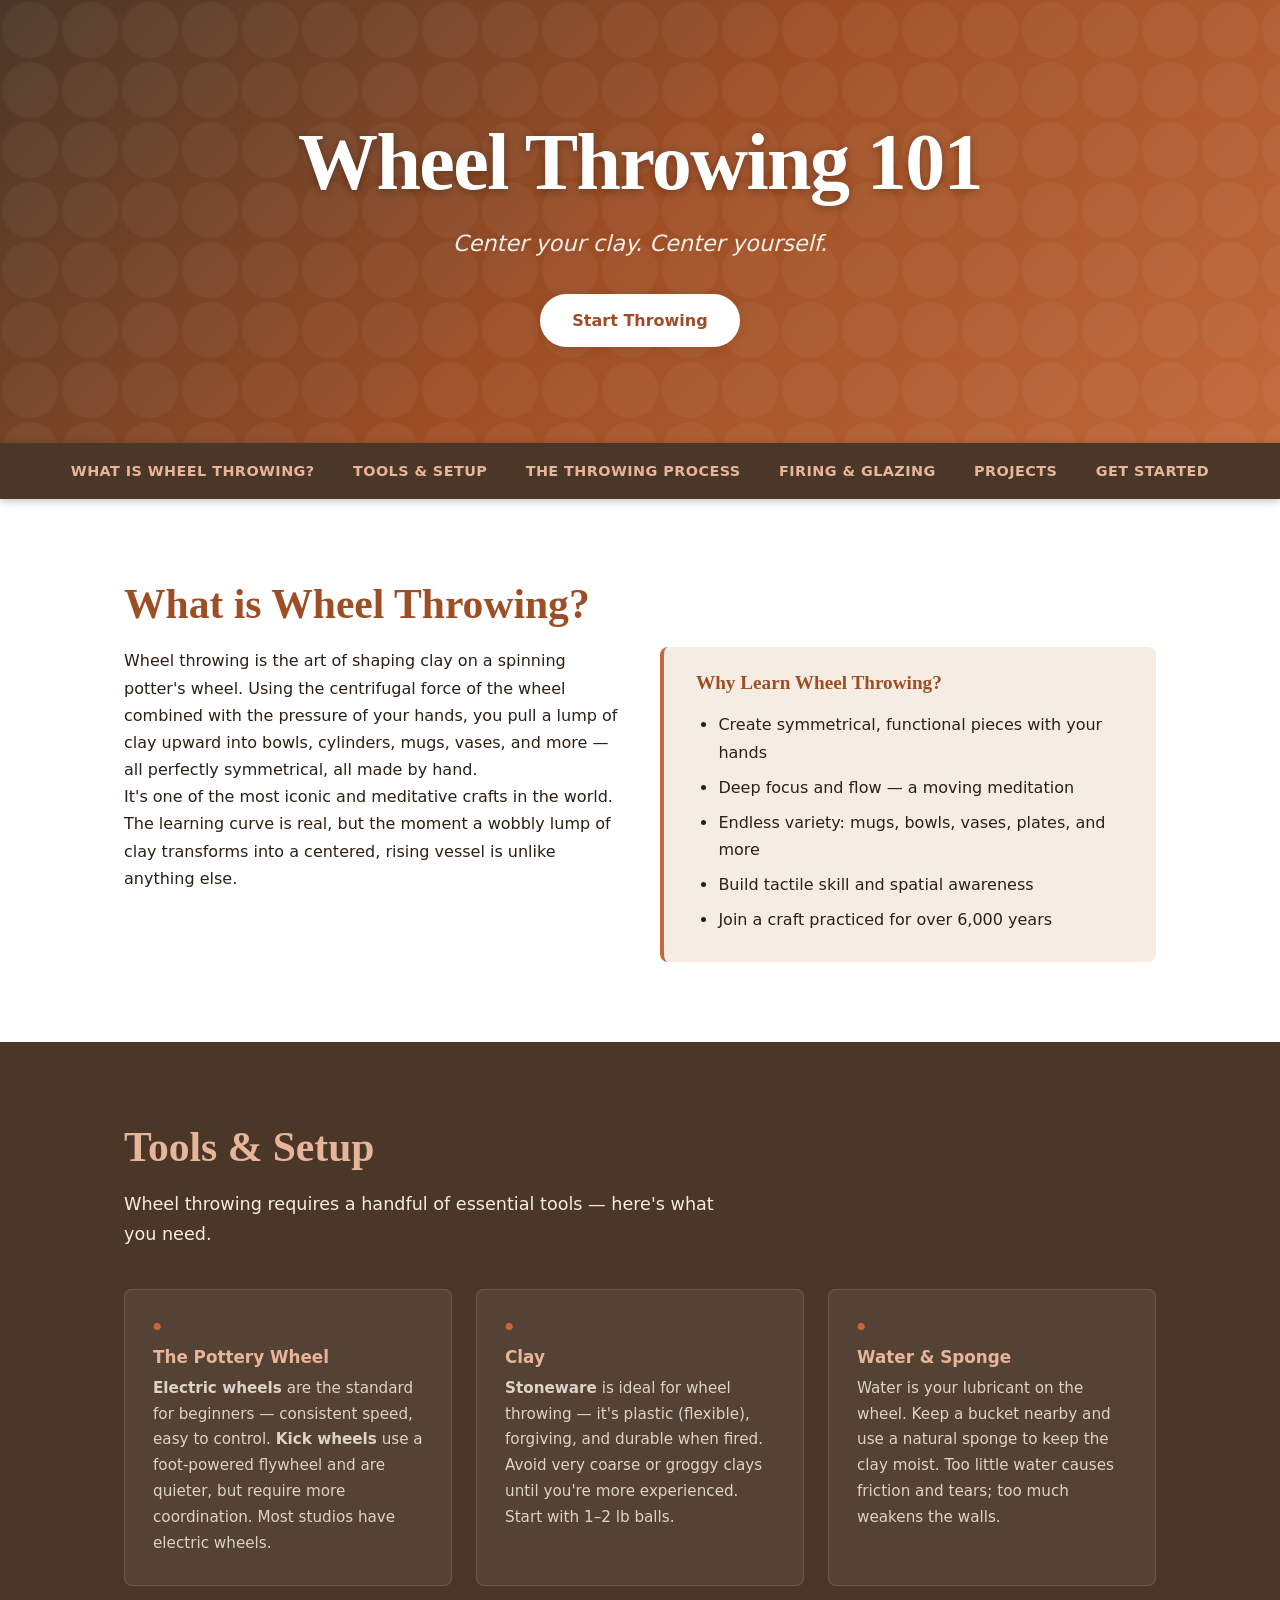
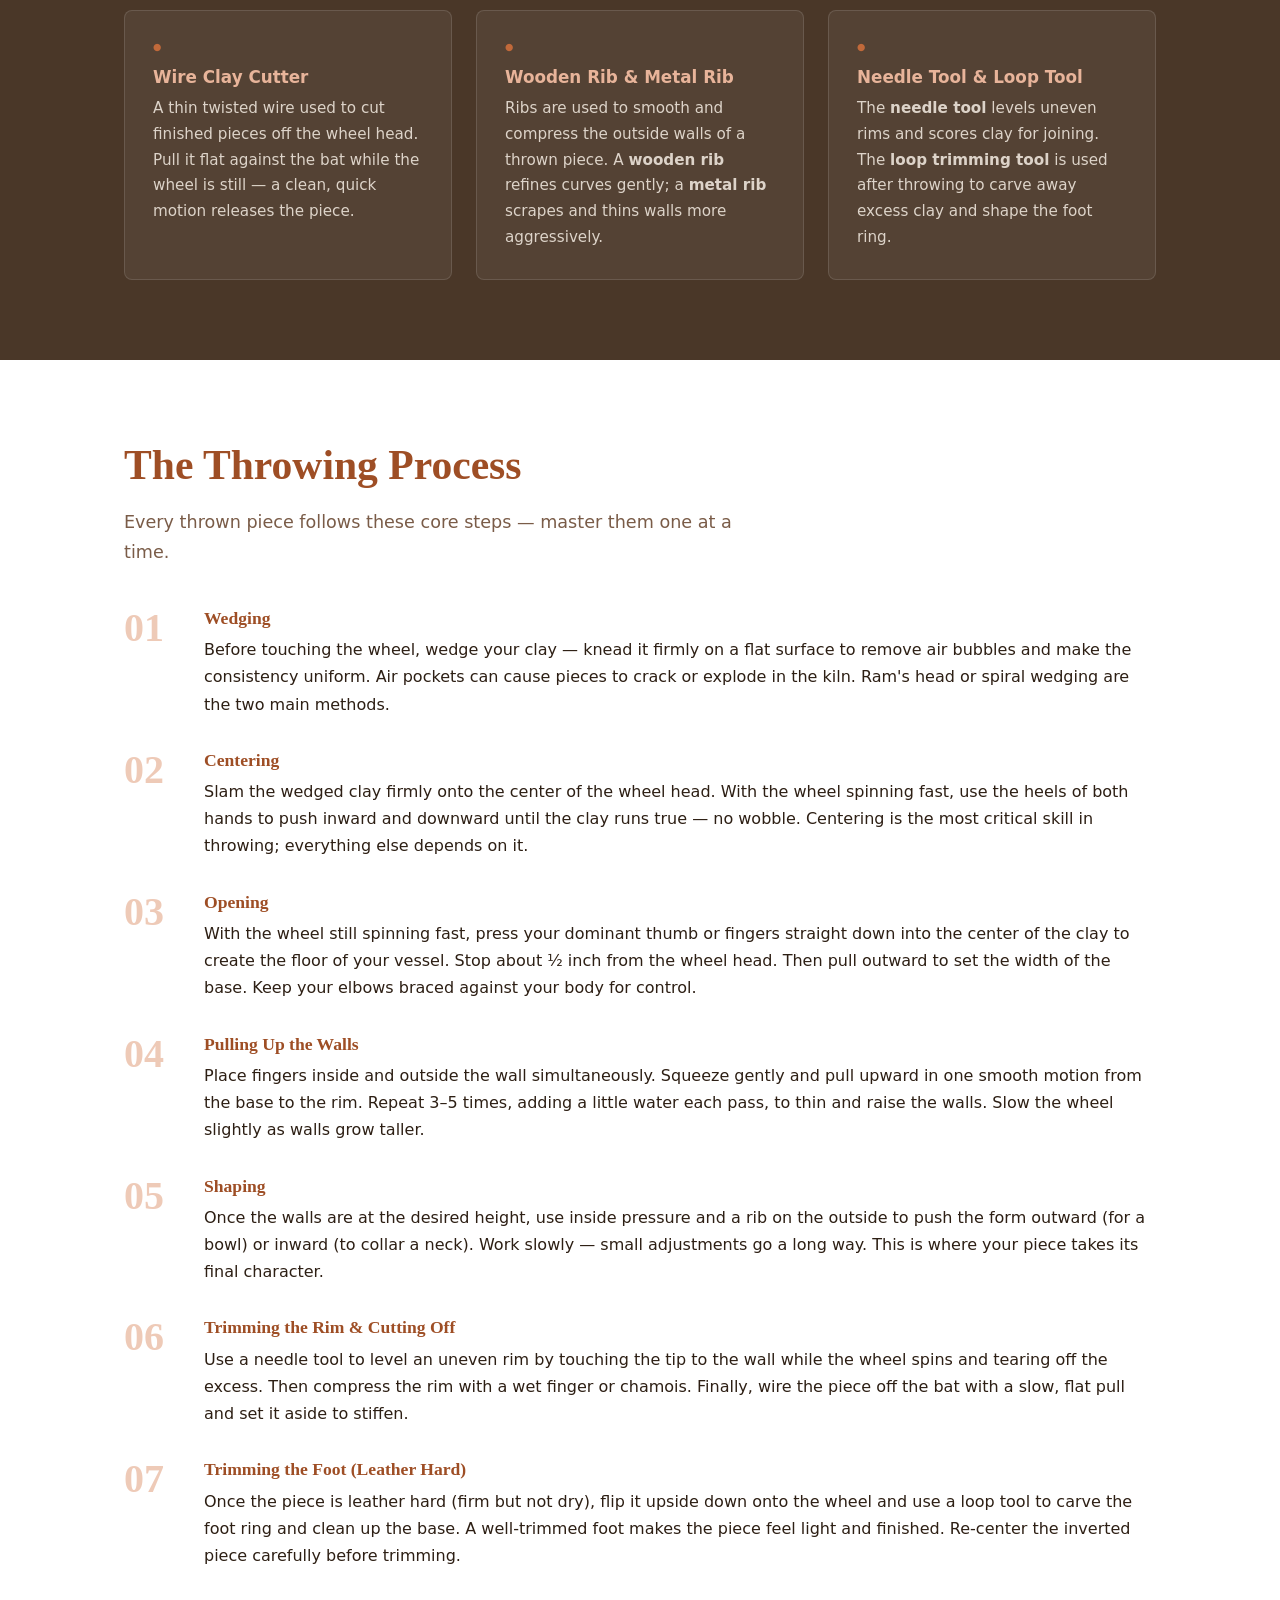
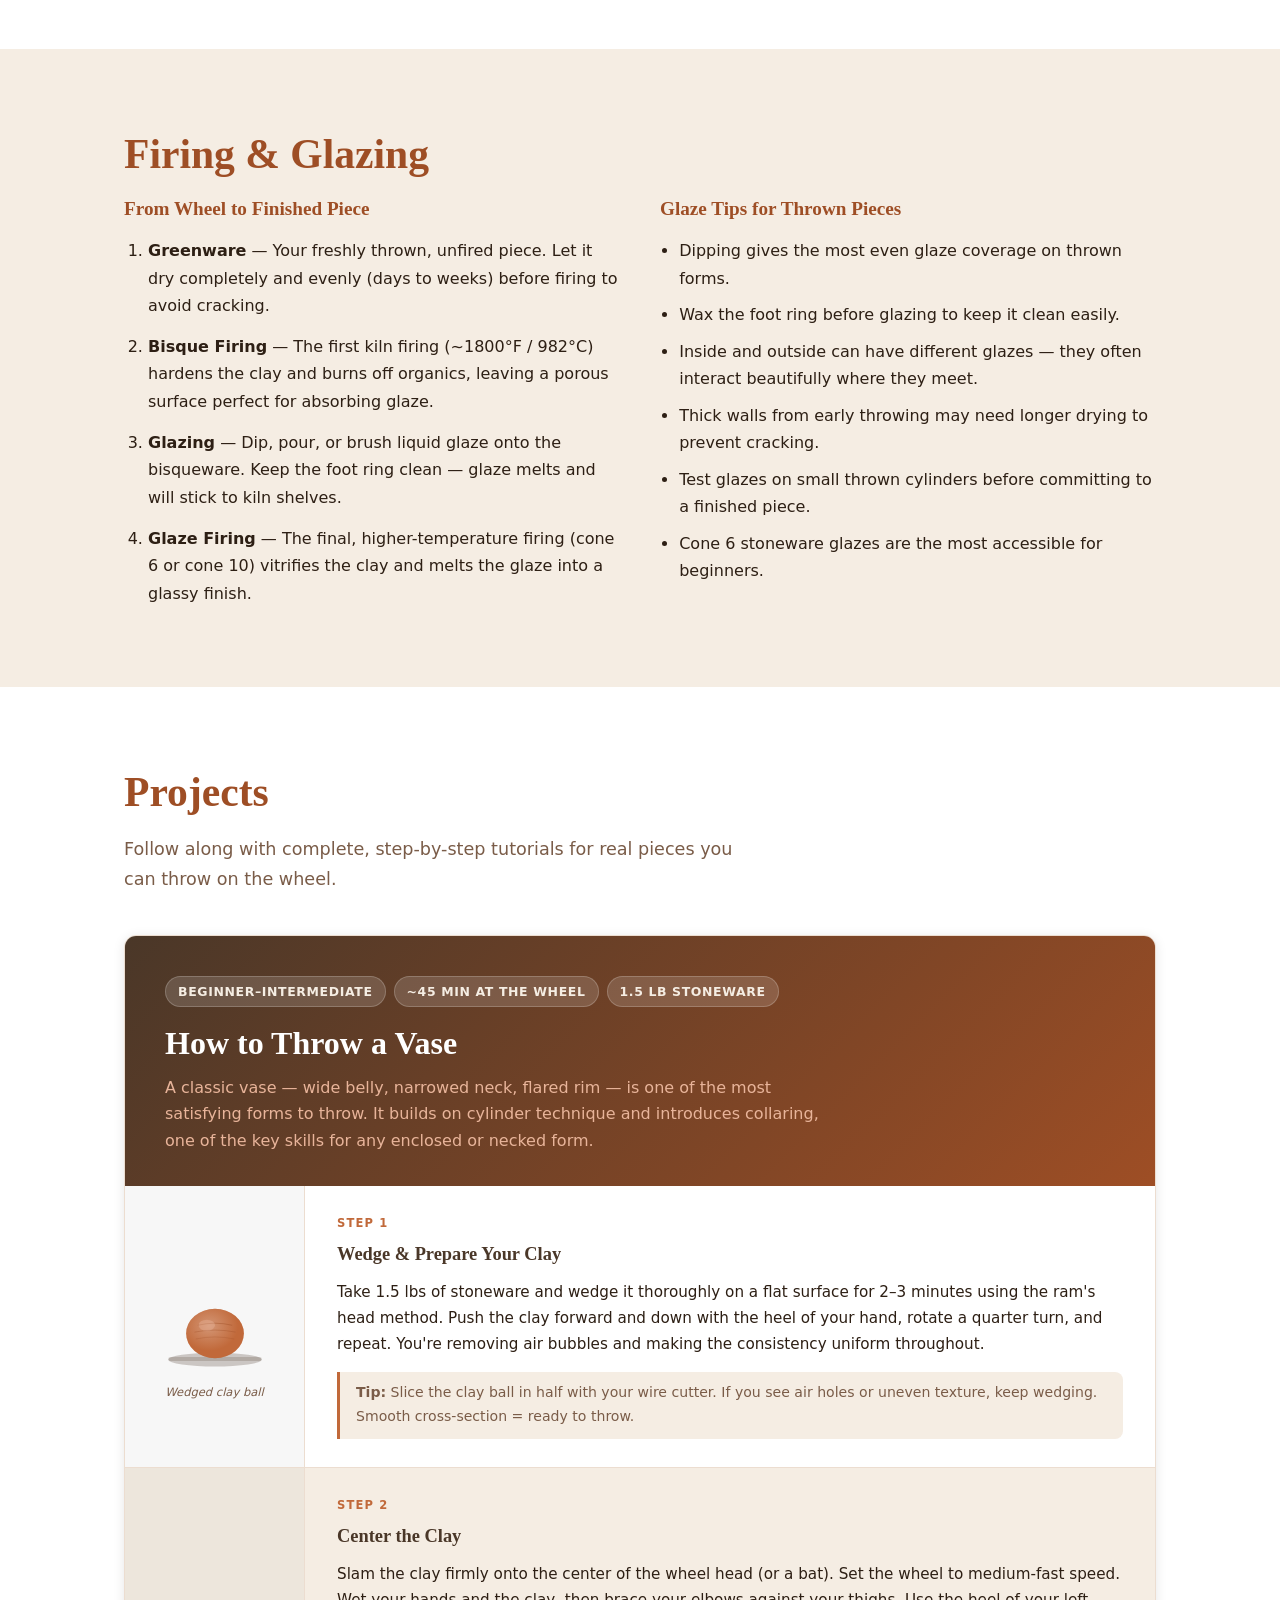
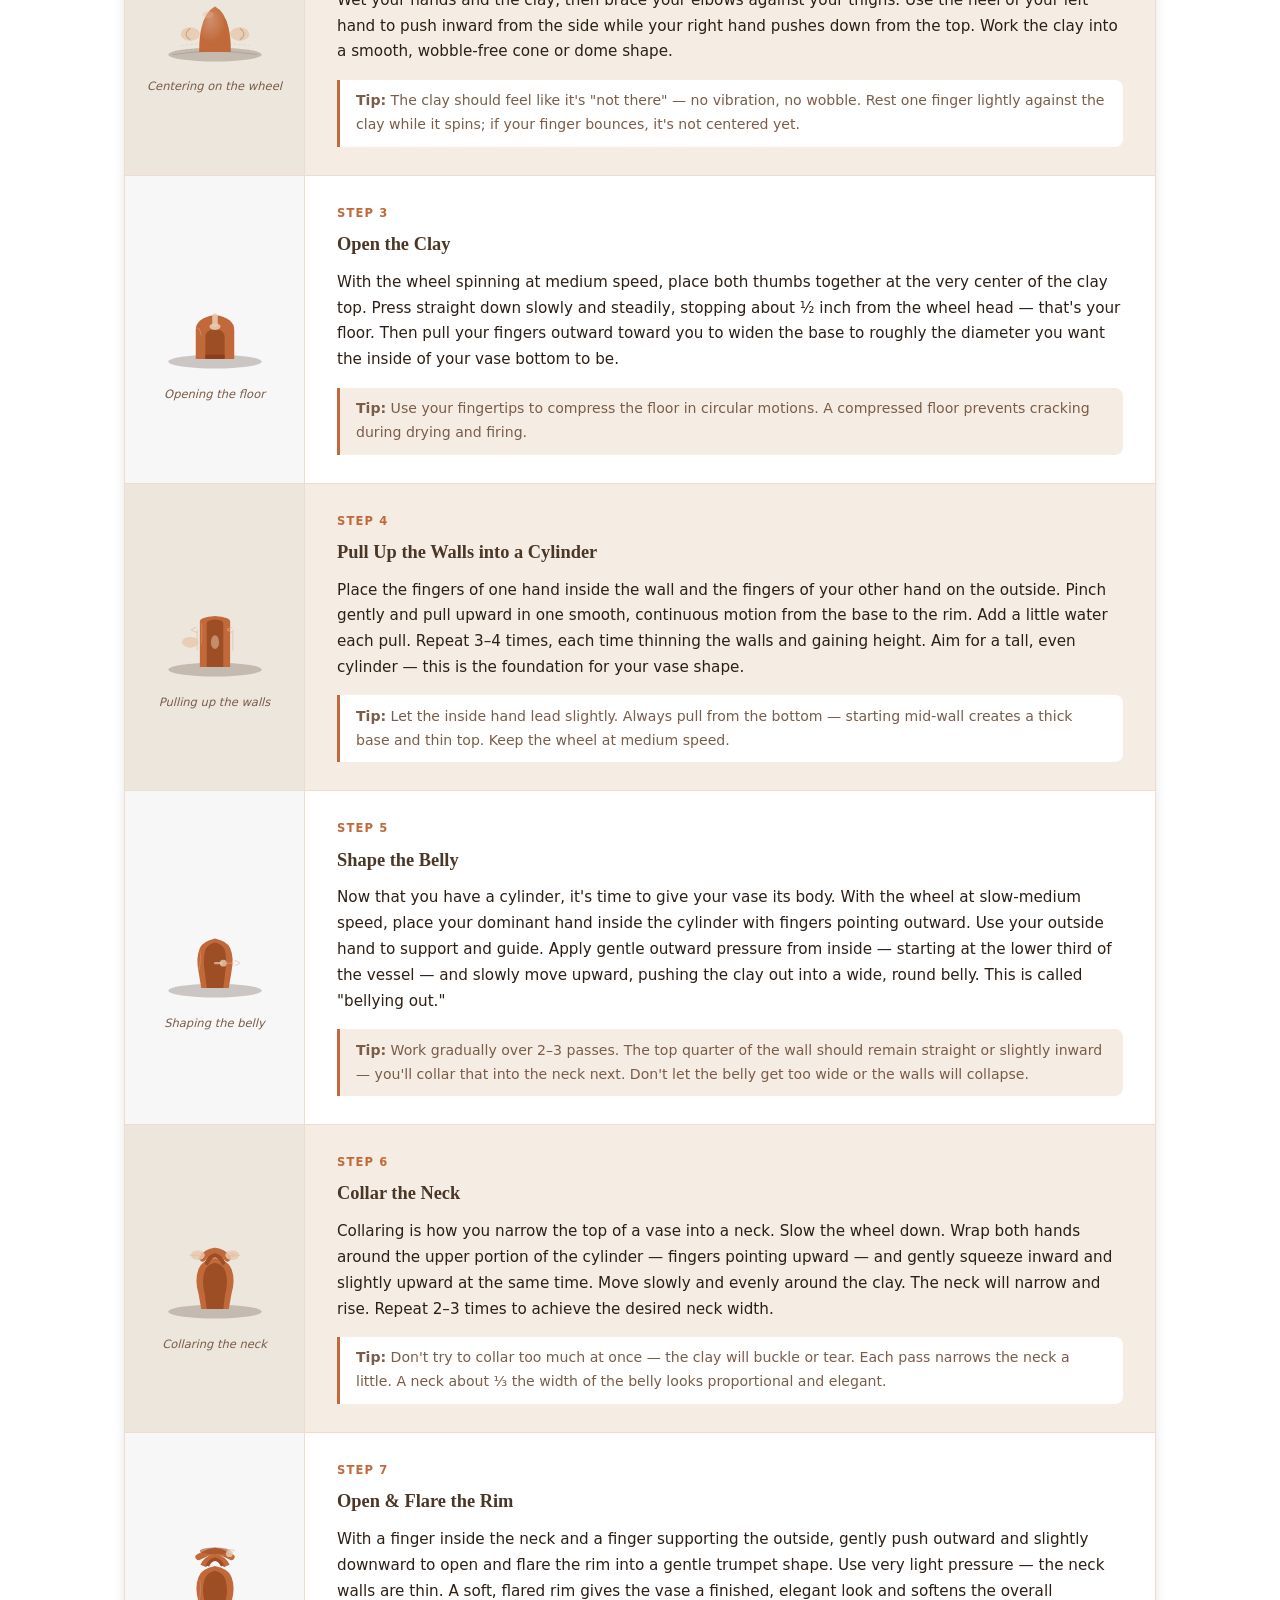
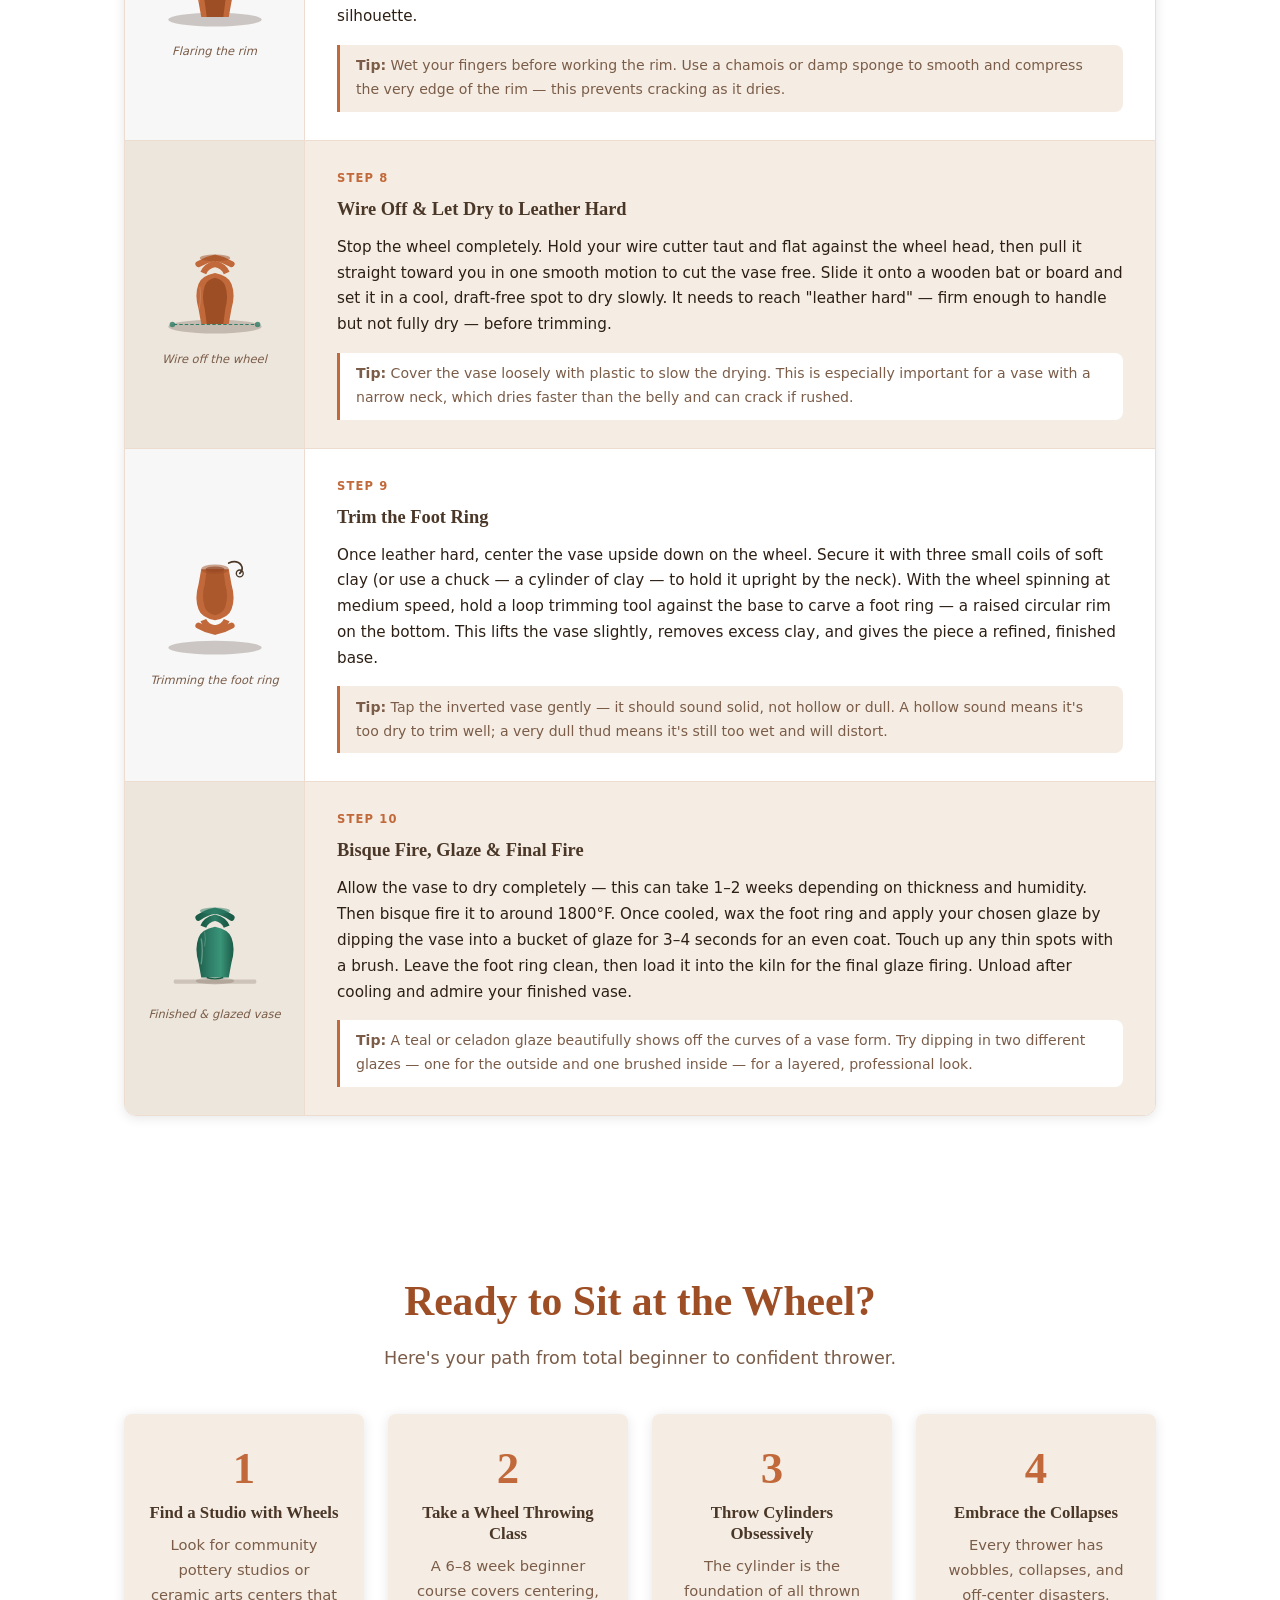
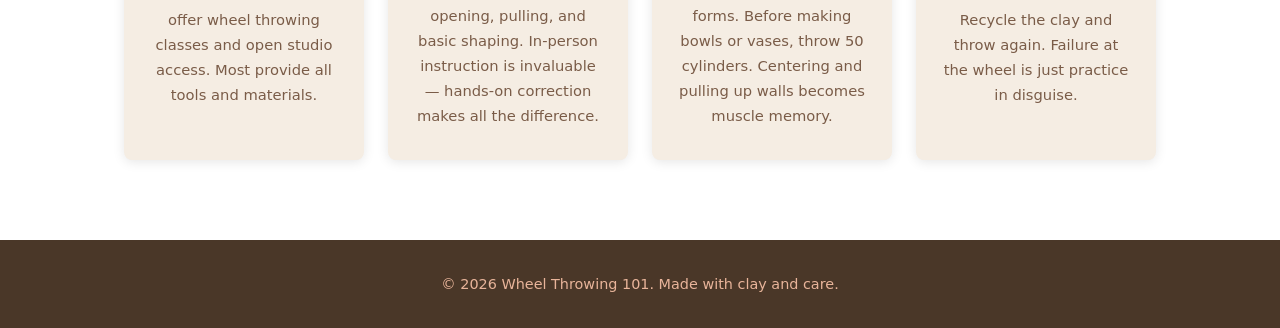
==== commit 548269f3: "Add Projects section with vase wheel-throwing tutorial - Added Projects section with nav link - Full" ====
--- a/index.html
+++ b/index.html
@@ -24,6 +24,7 @@
       <li><a href="#tools">Tools &amp; Setup</a></li>
       <li><a href="#techniques">The Throwing Process</a></li>
       <li><a href="#firing">Firing &amp; Glazing</a></li>
+      <li><a href="#projects">Projects</a></li>
       <li><a href="#get-started">Get Started</a></li>
     </ul>
   </nav>
@@ -181,6 +182,442 @@
       </div>
     </section>
 
+    <!-- Projects -->
+    <section id="projects" class="section section-light">
+      <div class="container">
+        <h2>Projects</h2>
+        <p class="section-intro">Follow along with complete, step-by-step tutorials for real pieces you can throw on the wheel.</p>
+
+        <!-- Vase Project -->
+        <div class="project-card">
+          <div class="project-header">
+            <div class="project-meta">
+              <span class="project-tag">Beginner–Intermediate</span>
+              <span class="project-tag">~45 min at the wheel</span>
+              <span class="project-tag">1.5 lb stoneware</span>
+            </div>
+            <h3 class="project-title">How to Throw a Vase</h3>
+            <p class="project-desc">A classic vase — wide belly, narrowed neck, flared rim — is one of the most satisfying forms to throw. It builds on cylinder technique and introduces collaring, one of the key skills for any enclosed or necked form.</p>
+          </div>
+
+          <div class="tutorial-steps">
+
+            <!-- Step 1 -->
+            <div class="tutorial-step">
+              <div class="step-visual">
+                <svg viewBox="0 0 160 180" xmlns="http://www.w3.org/2000/svg" aria-label="Ball of wedged clay">
+                  <!-- Wheel head -->
+                  <ellipse cx="80" cy="158" rx="68" ry="10" fill="#4a3728" opacity="0.25"/>
+                  <rect x="12" y="154" width="136" height="6" rx="3" fill="#4a3728" opacity="0.2"/>
+                  <!-- Clay ball -->
+                  <ellipse cx="80" cy="120" rx="42" ry="36" fill="#c1693a"/>
+                  <ellipse cx="80" cy="120" rx="42" ry="36" fill="url(#clayShine)" opacity="0.3"/>
+                  <!-- Surface texture lines -->
+                  <path d="M55 108 Q80 102 105 108" stroke="#9e4e25" stroke-width="1.2" fill="none" opacity="0.5"/>
+                  <path d="M50 118 Q80 112 110 118" stroke="#9e4e25" stroke-width="1.2" fill="none" opacity="0.4"/>
+                  <path d="M52 128 Q80 122 108 128" stroke="#9e4e25" stroke-width="1.2" fill="none" opacity="0.3"/>
+                  <!-- Highlight -->
+                  <ellipse cx="68" cy="108" rx="12" ry="8" fill="#e8b49a" opacity="0.4"/>
+                  <defs>
+                    <radialGradient id="clayShine" cx="40%" cy="35%">
+                      <stop offset="0%" stop-color="#fff"/>
+                      <stop offset="100%" stop-color="#c1693a"/>
+                    </radialGradient>
+                  </defs>
+                </svg>
+                <p class="visual-caption">Wedged clay ball</p>
+              </div>
+              <div class="step-content">
+                <div class="step-label">Step 1</div>
+                <h4>Wedge &amp; Prepare Your Clay</h4>
+                <p>Take 1.5 lbs of stoneware and wedge it thoroughly on a flat surface for 2–3 minutes using the ram's head method. Push the clay forward and down with the heel of your hand, rotate a quarter turn, and repeat. You're removing air bubbles and making the consistency uniform throughout.</p>
+                <div class="step-tip">
+                  <strong>Tip:</strong> Slice the clay ball in half with your wire cutter. If you see air holes or uneven texture, keep wedging. Smooth cross-section = ready to throw.
+                </div>
+              </div>
+            </div>
+
+            <!-- Step 2 -->
+            <div class="tutorial-step">
+              <div class="step-visual">
+                <svg viewBox="0 0 160 180" xmlns="http://www.w3.org/2000/svg" aria-label="Centering clay on wheel">
+                  <!-- Wheel head with motion lines -->
+                  <ellipse cx="80" cy="158" rx="68" ry="10" fill="#4a3728" opacity="0.25"/>
+                  <path d="M18 158 Q80 148 142 158" stroke="#4a3728" stroke-width="0.8" fill="none" opacity="0.3"/>
+                  <!-- Spin motion arcs -->
+                  <path d="M30 145 Q80 138 130 145" stroke="#c1693a" stroke-width="1" fill="none" opacity="0.2" stroke-dasharray="4 3"/>
+                  <path d="M22 153 Q80 144 138 153" stroke="#c1693a" stroke-width="1" fill="none" opacity="0.15" stroke-dasharray="4 3"/>
+                  <!-- Centered cone shape -->
+                  <path d="M57 154 Q57 100 80 88 Q103 100 103 154 Z" fill="#c1693a"/>
+                  <path d="M57 154 Q57 100 80 88 Q103 100 103 154 Z" fill="url(#coneShine)" opacity="0.25"/>
+                  <!-- Hands pressing inward -->
+                  <ellipse cx="44" cy="128" rx="14" ry="10" fill="#e8c9b0" opacity="0.85"/>
+                  <path d="M44 120 Q38 124 38 128 Q38 133 44 136" stroke="#c8a07a" stroke-width="1.5" fill="none"/>
+                  <ellipse cx="116" cy="128" rx="14" ry="10" fill="#e8c9b0" opacity="0.85"/>
+                  <path d="M116 120 Q122 124 122 128 Q122 133 116 136" stroke="#c8a07a" stroke-width="1.5" fill="none"/>
+                  <!-- Highlight -->
+                  <ellipse cx="70" cy="100" rx="8" ry="5" fill="#e8b49a" opacity="0.35"/>
+                  <defs>
+                    <radialGradient id="coneShine" cx="35%" cy="30%">
+                      <stop offset="0%" stop-color="#fff"/>
+                      <stop offset="100%" stop-color="#c1693a"/>
+                    </radialGradient>
+                  </defs>
+                </svg>
+                <p class="visual-caption">Centering on the wheel</p>
+              </div>
+              <div class="step-content">
+                <div class="step-label">Step 2</div>
+                <h4>Center the Clay</h4>
+                <p>Slam the clay firmly onto the center of the wheel head (or a bat). Set the wheel to medium-fast speed. Wet your hands and the clay, then brace your elbows against your thighs. Use the heel of your left hand to push inward from the side while your right hand pushes down from the top. Work the clay into a smooth, wobble-free cone or dome shape.</p>
+                <div class="step-tip">
+                  <strong>Tip:</strong> The clay should feel like it's "not there" — no vibration, no wobble. Rest one finger lightly against the clay while it spins; if your finger bounces, it's not centered yet.
+                </div>
+              </div>
+            </div>
+
+            <!-- Step 3 -->
+            <div class="tutorial-step">
+              <div class="step-visual">
+                <svg viewBox="0 0 160 180" xmlns="http://www.w3.org/2000/svg" aria-label="Opening the clay">
+                  <!-- Wheel head -->
+                  <ellipse cx="80" cy="158" rx="68" ry="10" fill="#4a3728" opacity="0.25"/>
+                  <!-- Clay cross-section with opening -->
+                  <path d="M52 154 L52 112 Q52 94 80 90 Q108 94 108 112 L108 154 Z" fill="#c1693a"/>
+                  <!-- Interior hollow -->
+                  <path d="M66 154 L66 122 Q66 112 80 110 Q94 112 94 122 L94 154 Z" fill="#9e4e25"/>
+                  <!-- Floor of vessel -->
+                  <rect x="66" y="148" width="28" height="6" rx="1" fill="#8a3e1a"/>
+                  <!-- Finger pressing down -->
+                  <ellipse cx="80" cy="107" rx="8" ry="5" fill="#e8c9b0" opacity="0.9"/>
+                  <rect x="76" y="88" width="8" height="20" rx="4" fill="#e8c9b0" opacity="0.9"/>
+                  <!-- Highlight on clay walls -->
+                  <path d="M54 110 Q58 108 60 120" stroke="#e8b49a" stroke-width="1.5" fill="none" opacity="0.4"/>
+                </svg>
+                <p class="visual-caption">Opening the floor</p>
+              </div>
+              <div class="step-content">
+                <div class="step-label">Step 3</div>
+                <h4>Open the Clay</h4>
+                <p>With the wheel spinning at medium speed, place both thumbs together at the very center of the clay top. Press straight down slowly and steadily, stopping about ½ inch from the wheel head — that's your floor. Then pull your fingers outward toward you to widen the base to roughly the diameter you want the inside of your vase bottom to be.</p>
+                <div class="step-tip">
+                  <strong>Tip:</strong> Use your fingertips to compress the floor in circular motions. A compressed floor prevents cracking during drying and firing.
+                </div>
+              </div>
+            </div>
+
+            <!-- Step 4 -->
+            <div class="tutorial-step">
+              <div class="step-visual">
+                <svg viewBox="0 0 160 180" xmlns="http://www.w3.org/2000/svg" aria-label="Pulling up cylinder walls">
+                  <!-- Wheel head -->
+                  <ellipse cx="80" cy="158" rx="68" ry="10" fill="#4a3728" opacity="0.25"/>
+                  <!-- Cylinder walls -->
+                  <path d="M58 154 L58 88 Q58 82 80 80 Q102 82 102 88 L102 154 Z" fill="#c1693a"/>
+                  <!-- Interior -->
+                  <path d="M68 154 L68 90 Q68 86 80 85 Q92 86 92 90 L92 154 Z" fill="#9e4e25"/>
+                  <!-- Upward motion arrows on walls -->
+                  <path d="M54 130 L54 100" stroke="#e8b49a" stroke-width="1.5" fill="none" opacity="0.6" marker-end="url(#arrowUp)"/>
+                  <path d="M106 130 L106 100" stroke="#e8b49a" stroke-width="1.5" fill="none" opacity="0.6" marker-end="url(#arrowUp)"/>
+                  <!-- Outside hand (rib) -->
+                  <ellipse cx="44" cy="118" rx="12" ry="8" fill="#e8c9b0" opacity="0.85"/>
+                  <!-- Inside hand suggestion -->
+                  <ellipse cx="80" cy="118" rx="6" ry="10" fill="#e8c9b0" opacity="0.5"/>
+                  <!-- Highlight -->
+                  <path d="M60 90 Q62 100 60 120" stroke="#e8b49a" stroke-width="1.5" fill="none" opacity="0.35"/>
+                  <defs>
+                    <marker id="arrowUp" markerWidth="6" markerHeight="6" refX="3" refY="6" orient="auto">
+                      <path d="M0,6 L3,0 L6,6" fill="none" stroke="#e8b49a" stroke-width="1"/>
+                    </marker>
+                  </defs>
+                </svg>
+                <p class="visual-caption">Pulling up the walls</p>
+              </div>
+              <div class="step-content">
+                <div class="step-label">Step 4</div>
+                <h4>Pull Up the Walls into a Cylinder</h4>
+                <p>Place the fingers of one hand inside the wall and the fingers of your other hand on the outside. Pinch gently and pull upward in one smooth, continuous motion from the base to the rim. Add a little water each pull. Repeat 3–4 times, each time thinning the walls and gaining height. Aim for a tall, even cylinder — this is the foundation for your vase shape.</p>
+                <div class="step-tip">
+                  <strong>Tip:</strong> Let the inside hand lead slightly. Always pull from the bottom — starting mid-wall creates a thick base and thin top. Keep the wheel at medium speed.
+                </div>
+              </div>
+            </div>
+
+            <!-- Step 5 -->
+            <div class="tutorial-step">
+              <div class="step-visual">
+                <svg viewBox="0 0 160 180" xmlns="http://www.w3.org/2000/svg" aria-label="Bellying out the vase body">
+                  <!-- Wheel head -->
+                  <ellipse cx="80" cy="158" rx="68" ry="10" fill="#4a3728" opacity="0.25"/>
+                  <!-- Bellied vase profile -->
+                  <path d="M60 154
+                           L56 130
+                           Q52 110 58 96
+                           Q62 86 80 82
+                           Q98 86 102 96
+                           Q108 110 104 130
+                           L100 154 Z" fill="#c1693a"/>
+                  <!-- Interior -->
+                  <path d="M68 154
+                           L65 130
+                           Q62 112 66 98
+                           Q70 90 80 88
+                           Q90 90 94 98
+                           Q98 112 95 130
+                           L92 154 Z" fill="#9e4e25"/>
+                  <!-- Inside finger pushing out -->
+                  <path d="M80 118 L90 118" stroke="#e8c9b0" stroke-width="3" stroke-linecap="round" opacity="0.7"/>
+                  <circle cx="92" cy="118" r="5" fill="#e8c9b0" opacity="0.8"/>
+                  <!-- Outward arrow -->
+                  <path d="M96 118 L108 118" stroke="#e8b49a" stroke-width="1.5" fill="none" opacity="0.5" marker-end="url(#arrowRight)"/>
+                  <!-- Highlight -->
+                  <path d="M58 100 Q60 110 57 128" stroke="#e8b49a" stroke-width="1.5" fill="none" opacity="0.35"/>
+                  <defs>
+                    <marker id="arrowRight" markerWidth="6" markerHeight="6" refX="0" refY="3" orient="auto">
+                      <path d="M0,0 L6,3 L0,6" fill="none" stroke="#e8b49a" stroke-width="1"/>
+                    </marker>
+                  </defs>
+                </svg>
+                <p class="visual-caption">Shaping the belly</p>
+              </div>
+              <div class="step-content">
+                <div class="step-label">Step 5</div>
+                <h4>Shape the Belly</h4>
+                <p>Now that you have a cylinder, it's time to give your vase its body. With the wheel at slow-medium speed, place your dominant hand inside the cylinder with fingers pointing outward. Use your outside hand to support and guide. Apply gentle outward pressure from inside — starting at the lower third of the vessel — and slowly move upward, pushing the clay out into a wide, round belly. This is called "bellying out."</p>
+                <div class="step-tip">
+                  <strong>Tip:</strong> Work gradually over 2–3 passes. The top quarter of the wall should remain straight or slightly inward — you'll collar that into the neck next. Don't let the belly get too wide or the walls will collapse.
+                </div>
+              </div>
+            </div>
+
+            <!-- Step 6 -->
+            <div class="tutorial-step">
+              <div class="step-visual">
+                <svg viewBox="0 0 160 180" xmlns="http://www.w3.org/2000/svg" aria-label="Collaring the neck">
+                  <!-- Wheel head -->
+                  <ellipse cx="80" cy="158" rx="68" ry="10" fill="#4a3728" opacity="0.25"/>
+                  <!-- Vase with neck forming -->
+                  <path d="M60 154
+                           L56 132
+                           Q50 112 56 96
+                           Q60 84 80 80
+                           Q100 84 104 96
+                           Q110 112 104 132
+                           L100 154 Z" fill="#c1693a"/>
+                  <!-- Neck narrowing -->
+                  <path d="M62 80 Q68 72 80 70 Q92 72 98 80" stroke="#c1693a" stroke-width="10" fill="none" stroke-linecap="round"/>
+                  <!-- Interior -->
+                  <path d="M68 154 L65 132 Q60 114 65 99 Q68 90 80 87 Q92 90 95 99 Q100 114 95 132 L92 154 Z" fill="#9e4e25"/>
+                  <!-- Neck interior -->
+                  <path d="M68 87 Q72 78 80 76 Q88 78 92 87" stroke="#9e4e25" stroke-width="6" fill="none" stroke-linecap="round"/>
+                  <!-- Hands collaring inward -->
+                  <ellipse cx="55" cy="76" rx="10" ry="7" fill="#e8c9b0" opacity="0.85"/>
+                  <ellipse cx="105" cy="76" rx="10" ry="7" fill="#e8c9b0" opacity="0.85"/>
+                  <!-- Inward arrows -->
+                  <path d="M43 76 L58 76" stroke="#e8b49a" stroke-width="1.5" fill="none" opacity="0.5" marker-end="url(#arrowRightSmall)"/>
+                  <path d="M117 76 L102 76" stroke="#e8b49a" stroke-width="1.5" fill="none" opacity="0.5" marker-end="url(#arrowLeftSmall)"/>
+                  <defs>
+                    <marker id="arrowRightSmall" markerWidth="5" markerHeight="5" refX="0" refY="2.5" orient="auto">
+                      <path d="M0,0 L5,2.5 L0,5" fill="none" stroke="#e8b49a" stroke-width="1"/>
+                    </marker>
+                    <marker id="arrowLeftSmall" markerWidth="5" markerHeight="5" refX="5" refY="2.5" orient="auto">
+                      <path d="M5,0 L0,2.5 L5,5" fill="none" stroke="#e8b49a" stroke-width="1"/>
+                    </marker>
+                  </defs>
+                </svg>
+                <p class="visual-caption">Collaring the neck</p>
+              </div>
+              <div class="step-content">
+                <div class="step-label">Step 6</div>
+                <h4>Collar the Neck</h4>
+                <p>Collaring is how you narrow the top of a vase into a neck. Slow the wheel down. Wrap both hands around the upper portion of the cylinder — fingers pointing upward — and gently squeeze inward and slightly upward at the same time. Move slowly and evenly around the clay. The neck will narrow and rise. Repeat 2–3 times to achieve the desired neck width.</p>
+                <div class="step-tip">
+                  <strong>Tip:</strong> Don't try to collar too much at once — the clay will buckle or tear. Each pass narrows the neck a little. A neck about ⅓ the width of the belly looks proportional and elegant.
+                </div>
+              </div>
+            </div>
+
+            <!-- Step 7 -->
+            <div class="tutorial-step">
+              <div class="step-visual">
+                <svg viewBox="0 0 160 180" xmlns="http://www.w3.org/2000/svg" aria-label="Flaring the rim">
+                  <!-- Wheel head -->
+                  <ellipse cx="80" cy="158" rx="68" ry="10" fill="#4a3728" opacity="0.25"/>
+                  <!-- Full vase with flared rim -->
+                  <!-- Body -->
+                  <path d="M60 154
+                           L56 132
+                           Q50 112 56 96
+                           Q60 84 80 80
+                           Q100 84 104 96
+                           Q110 112 104 132
+                           L100 154 Z" fill="#c1693a"/>
+                  <!-- Neck -->
+                  <path d="M63 80 Q67 70 80 67 Q93 70 97 80" stroke="#c1693a" stroke-width="9" fill="none" stroke-linecap="butt"/>
+                  <!-- Flared rim -->
+                  <path d="M56 67 Q68 60 80 58 Q92 60 104 67" stroke="#c1693a" stroke-width="9" fill="none" stroke-linecap="round"/>
+                  <!-- Interior neck -->
+                  <path d="M69 80 Q72 72 80 70 Q88 72 91 80" stroke="#9e4e25" stroke-width="5" fill="none"/>
+                  <!-- Rim opening -->
+                  <ellipse cx="80" cy="58" rx="22" ry="5" fill="#9e4e25" opacity="0.6"/>
+                  <!-- Interior body -->
+                  <path d="M68 154 L65 132 Q60 114 65 99 Q68 90 80 87 Q92 90 95 99 Q100 114 95 132 L92 154 Z" fill="#9e4e25"/>
+                  <!-- Finger flaring the rim outward -->
+                  <circle cx="101" cy="62" r="5" fill="#e8c9b0" opacity="0.85"/>
+                  <path d="M99 57 Q104 55 108 58" stroke="#e8c9b0" stroke-width="2" fill="none" stroke-linecap="round" opacity="0.7"/>
+                  <!-- Highlight -->
+                  <path d="M58 100 Q60 115 57 132" stroke="#e8b49a" stroke-width="1.5" fill="none" opacity="0.3"/>
+                </svg>
+                <p class="visual-caption">Flaring the rim</p>
+              </div>
+              <div class="step-content">
+                <div class="step-label">Step 7</div>
+                <h4>Open &amp; Flare the Rim</h4>
+                <p>With a finger inside the neck and a finger supporting the outside, gently push outward and slightly downward to open and flare the rim into a gentle trumpet shape. Use very light pressure — the neck walls are thin. A soft, flared rim gives the vase a finished, elegant look and softens the overall silhouette.</p>
+                <div class="step-tip">
+                  <strong>Tip:</strong> Wet your fingers before working the rim. Use a chamois or damp sponge to smooth and compress the very edge of the rim — this prevents cracking as it dries.
+                </div>
+              </div>
+            </div>
+
+            <!-- Step 8 -->
+            <div class="tutorial-step">
+              <div class="step-visual">
+                <svg viewBox="0 0 160 180" xmlns="http://www.w3.org/2000/svg" aria-label="Wire cutting the vase off the wheel">
+                  <!-- Wheel head -->
+                  <ellipse cx="80" cy="158" rx="68" ry="10" fill="#4a3728" opacity="0.25"/>
+                  <!-- Completed vase on wheel -->
+                  <path d="M60 154
+                           L56 132
+                           Q50 112 56 96
+                           Q60 84 80 80
+                           Q100 84 104 96
+                           Q110 112 104 132
+                           L100 154 Z" fill="#c1693a"/>
+                  <path d="M63 80 Q67 70 80 67 Q93 70 97 80" stroke="#c1693a" stroke-width="9" fill="none" stroke-linecap="butt"/>
+                  <path d="M56 67 Q68 60 80 58 Q92 60 104 67" stroke="#c1693a" stroke-width="9" fill="none" stroke-linecap="round"/>
+                  <ellipse cx="80" cy="58" rx="22" ry="5" fill="#9e4e25" opacity="0.5"/>
+                  <path d="M68 154 L65 132 Q60 114 65 99 Q68 90 80 87 Q92 90 95 99 Q100 114 95 132 L92 154 Z" fill="#9e4e25"/>
+                  <!-- Wire cutter line -->
+                  <line x1="20" y1="155" x2="140" y2="155" stroke="#2e7d67" stroke-width="1.5" stroke-dasharray="5 3"/>
+                  <!-- Wire handles -->
+                  <circle cx="18" cy="155" r="4" fill="#2e7d67" opacity="0.8"/>
+                  <circle cx="142" cy="155" r="4" fill="#2e7d67" opacity="0.8"/>
+                  <!-- Highlight -->
+                  <path d="M58 100 Q60 115 57 132" stroke="#e8b49a" stroke-width="1.5" fill="none" opacity="0.3"/>
+                </svg>
+                <p class="visual-caption">Wire off the wheel</p>
+              </div>
+              <div class="step-content">
+                <div class="step-label">Step 8</div>
+                <h4>Wire Off &amp; Let Dry to Leather Hard</h4>
+                <p>Stop the wheel completely. Hold your wire cutter taut and flat against the wheel head, then pull it straight toward you in one smooth motion to cut the vase free. Slide it onto a wooden bat or board and set it in a cool, draft-free spot to dry slowly. It needs to reach "leather hard" — firm enough to handle but not fully dry — before trimming.</p>
+                <div class="step-tip">
+                  <strong>Tip:</strong> Cover the vase loosely with plastic to slow the drying. This is especially important for a vase with a narrow neck, which dries faster than the belly and can crack if rushed.
+                </div>
+              </div>
+            </div>
+
+            <!-- Step 9 -->
+            <div class="tutorial-step">
+              <div class="step-visual">
+                <svg viewBox="0 0 160 180" xmlns="http://www.w3.org/2000/svg" aria-label="Trimming the foot ring">
+                  <!-- Wheel head -->
+                  <ellipse cx="80" cy="158" rx="68" ry="10" fill="#4a3728" opacity="0.25"/>
+                  <!-- Vase UPSIDE DOWN for trimming -->
+                  <!-- Flared rim now on the wheel (upside down) -->
+                  <path d="M56 126 Q68 133 80 135 Q92 133 104 126" stroke="#c1693a" stroke-width="9" fill="none" stroke-linecap="round"/>
+                  <!-- Neck upside down -->
+                  <path d="M63 118 Q67 128 80 130 Q93 128 97 118" stroke="#c1693a" stroke-width="9" fill="none" stroke-linecap="butt"/>
+                  <!-- Body upside down -->
+                  <path d="M60 44
+                           L56 66
+                           Q50 86 56 102
+                           Q60 114 80 118
+                           Q100 114 104 102
+                           Q110 86 104 66
+                           L100 44 Z" fill="#c1693a"/>
+                  <!-- Foot ring area at top (was base) -->
+                  <ellipse cx="80" cy="44" rx="20" ry="7" fill="#9e4e25" opacity="0.5"/>
+                  <!-- Foot ring carved -->
+                  <ellipse cx="80" cy="44" rx="14" ry="4" fill="#8a3e1a" opacity="0.6"/>
+                  <!-- Loop tool -->
+                  <path d="M100 35 Q112 30 118 38 Q122 44 116 50" stroke="#4a3728" stroke-width="2.5" fill="none" stroke-linecap="round"/>
+                  <circle cx="116" cy="50" r="5" fill="none" stroke="#4a3728" stroke-width="2"/>
+                  <!-- Interior body (upside down) -->
+                  <path d="M68 44 L65 66 Q60 82 65 99 Q68 108 80 111 Q92 108 95 99 Q100 82 95 66 L92 44 Z" fill="#9e4e25" opacity="0.6"/>
+                </svg>
+                <p class="visual-caption">Trimming the foot ring</p>
+              </div>
+              <div class="step-content">
+                <div class="step-label">Step 9</div>
+                <h4>Trim the Foot Ring</h4>
+                <p>Once leather hard, center the vase upside down on the wheel. Secure it with three small coils of soft clay (or use a chuck — a cylinder of clay — to hold it upright by the neck). With the wheel spinning at medium speed, hold a loop trimming tool against the base to carve a foot ring — a raised circular rim on the bottom. This lifts the vase slightly, removes excess clay, and gives the piece a refined, finished base.</p>
+                <div class="step-tip">
+                  <strong>Tip:</strong> Tap the inverted vase gently — it should sound solid, not hollow or dull. A hollow sound means it's too dry to trim well; a very dull thud means it's still too wet and will distort.
+                </div>
+              </div>
+            </div>
+
+            <!-- Step 10 -->
+            <div class="tutorial-step">
+              <div class="step-visual">
+                <svg viewBox="0 0 160 180" xmlns="http://www.w3.org/2000/svg" aria-label="Finished glazed vase">
+                  <!-- Shelf/surface -->
+                  <rect x="20" y="155" width="120" height="6" rx="2" fill="#4a3728" opacity="0.2"/>
+                  <!-- Finished vase with glaze -->
+                  <!-- Shadow -->
+                  <ellipse cx="80" cy="157" rx="28" ry="5" fill="#4a3728" opacity="0.2"/>
+                  <!-- Body with glaze gradient -->
+                  <path d="M60 152
+                           L56 130
+                           Q50 110 56 94
+                           Q60 82 80 78
+                           Q100 82 104 94
+                           Q110 110 104 130
+                           L100 152 Z" fill="url(#glazeGrad)"/>
+                  <!-- Neck -->
+                  <path d="M63 78 Q67 68 80 65 Q93 68 97 78" stroke="url(#glazeNeckGrad)" stroke-width="9" fill="none" stroke-linecap="butt"/>
+                  <!-- Flared rim -->
+                  <path d="M56 65 Q68 57 80 55 Q92 57 104 65" stroke="url(#glazeNeckGrad)" stroke-width="9" fill="none" stroke-linecap="round"/>
+                  <!-- Opening -->
+                  <ellipse cx="80" cy="55" rx="22" ry="5" fill="#2e7d67" opacity="0.5"/>
+                  <!-- Glaze sheen highlights -->
+                  <path d="M60 96 Q63 112 60 132" stroke="#ffffff" stroke-width="2" fill="none" opacity="0.3" stroke-linecap="round"/>
+                  <path d="M65 86 Q67 96 65 106" stroke="#ffffff" stroke-width="1.5" fill="none" opacity="0.2" stroke-linecap="round"/>
+                  <!-- Foot ring -->
+                  <path d="M68 152 Q80 156 92 152" stroke="#1a5c47" stroke-width="2" fill="none"/>
+                  <defs>
+                    <linearGradient id="glazeGrad" x1="0%" y1="0%" x2="100%" y2="0%">
+                      <stop offset="0%" stop-color="#1a5c47"/>
+                      <stop offset="35%" stop-color="#2e7d67"/>
+                      <stop offset="65%" stop-color="#3a9478"/>
+                      <stop offset="100%" stop-color="#1a5c47"/>
+                    </linearGradient>
+                    <linearGradient id="glazeNeckGrad" x1="0%" y1="0%" x2="100%" y2="0%">
+                      <stop offset="0%" stop-color="#1a5c47"/>
+                      <stop offset="50%" stop-color="#2e7d67"/>
+                      <stop offset="100%" stop-color="#1a5c47"/>
+                    </linearGradient>
+                  </defs>
+                </svg>
+                <p class="visual-caption">Finished &amp; glazed vase</p>
+              </div>
+              <div class="step-content">
+                <div class="step-label">Step 10</div>
+                <h4>Bisque Fire, Glaze &amp; Final Fire</h4>
+                <p>Allow the vase to dry completely — this can take 1–2 weeks depending on thickness and humidity. Then bisque fire it to around 1800°F. Once cooled, wax the foot ring and apply your chosen glaze by dipping the vase into a bucket of glaze for 3–4 seconds for an even coat. Touch up any thin spots with a brush. Leave the foot ring clean, then load it into the kiln for the final glaze firing. Unload after cooling and admire your finished vase.</p>
+                <div class="step-tip">
+                  <strong>Tip:</strong> A teal or celadon glaze beautifully shows off the curves of a vase form. Try dipping in two different glazes — one for the outside and one brushed inside — for a layered, professional look.
+                </div>
+              </div>
+            </div>
+
+          </div><!-- end tutorial-steps -->
+        </div><!-- end project-card -->
+      </div>
+    </section>
+
     <!-- Get Started -->
     <section id="get-started" class="section section-light">
       <div class="container center">
--- a/styles.css
+++ b/styles.css
@@ -383,6 +383,175 @@
   color: var(--text-muted);
 }
 
+/* --- Projects --- */
+.project-card {
+  background: var(--white);
+  border: 1px solid var(--sand-dark);
+  border-radius: 12px;
+  overflow: hidden;
+  box-shadow: var(--shadow);
+}
+
+.project-header {
+  background: linear-gradient(135deg, var(--earth) 0%, var(--clay-dark) 100%);
+  color: var(--white);
+  padding: 2.5rem 2.5rem 2rem;
+}
+
+.project-meta {
+  display: flex;
+  flex-wrap: wrap;
+  gap: 0.5rem;
+  margin-bottom: 1rem;
+}
+
+.project-tag {
+  background: rgba(255,255,255,0.15);
+  color: var(--sand);
+  font-size: 0.78rem;
+  font-weight: 600;
+  text-transform: uppercase;
+  letter-spacing: 0.05em;
+  padding: 0.25rem 0.75rem;
+  border-radius: 50px;
+  border: 1px solid rgba(255,255,255,0.2);
+}
+
+.project-title {
+  font-family: var(--font-serif);
+  font-size: clamp(1.5rem, 3vw, 2rem);
+  color: var(--white);
+  margin-bottom: 0.75rem;
+}
+
+.project-desc {
+  color: var(--clay-light);
+  font-size: 1rem;
+  max-width: 680px;
+  line-height: 1.65;
+}
+
+/* --- Tutorial Steps --- */
+.tutorial-steps {
+  padding: 0;
+}
+
+.tutorial-step {
+  display: grid;
+  grid-template-columns: 180px 1fr;
+  gap: 0;
+  border-bottom: 1px solid var(--sand-dark);
+  transition: background 0.15s;
+}
+
+.tutorial-step:last-child {
+  border-bottom: none;
+}
+
+.tutorial-step:hover {
+  background: #fdf8f4;
+}
+
+.tutorial-step:nth-child(even) {
+  background: var(--sand);
+}
+
+.tutorial-step:nth-child(even):hover {
+  background: #efe3d5;
+}
+
+.step-visual {
+  display: flex;
+  flex-direction: column;
+  align-items: center;
+  justify-content: center;
+  padding: 1.5rem 1rem;
+  background: rgba(0,0,0,0.03);
+  border-right: 1px solid var(--sand-dark);
+  gap: 0.5rem;
+}
+
+.step-visual svg {
+  width: 110px;
+  height: auto;
+  display: block;
+}
+
+.visual-caption {
+  font-size: 0.72rem;
+  color: var(--text-muted);
+  text-align: center;
+  font-style: italic;
+  margin: 0;
+}
+
+.step-content {
+  padding: 1.75rem 2rem;
+}
+
+.step-label {
+  font-size: 0.72rem;
+  font-weight: 700;
+  text-transform: uppercase;
+  letter-spacing: 0.1em;
+  color: var(--clay);
+  margin-bottom: 0.35rem;
+}
+
+.step-content h4 {
+  font-family: var(--font-serif);
+  font-size: 1.15rem;
+  color: var(--earth);
+  margin-bottom: 0.6rem;
+}
+
+.step-content p {
+  font-size: 0.95rem;
+  color: var(--text);
+  line-height: 1.7;
+}
+
+.step-tip {
+  margin-top: 0.9rem;
+  background: var(--sand);
+  border-left: 3px solid var(--clay);
+  padding: 0.6rem 1rem;
+  border-radius: 0 var(--radius) var(--radius) 0;
+  font-size: 0.88rem;
+  color: var(--text-muted);
+}
+
+.tutorial-step:nth-child(even) .step-tip {
+  background: var(--white);
+}
+
+@media (max-width: 640px) {
+  .tutorial-step {
+    grid-template-columns: 1fr;
+  }
+
+  .step-visual {
+    border-right: none;
+    border-bottom: 1px solid var(--sand-dark);
+    flex-direction: row;
+    justify-content: flex-start;
+    padding: 1rem 1.5rem;
+    gap: 1rem;
+  }
+
+  .step-visual svg {
+    width: 70px;
+  }
+
+  .step-content {
+    padding: 1.25rem 1.5rem;
+  }
+
+  .project-header {
+    padding: 1.75rem 1.5rem 1.5rem;
+  }
+}
+
 /* --- Footer --- */
 .site-footer {
   background: var(--earth);
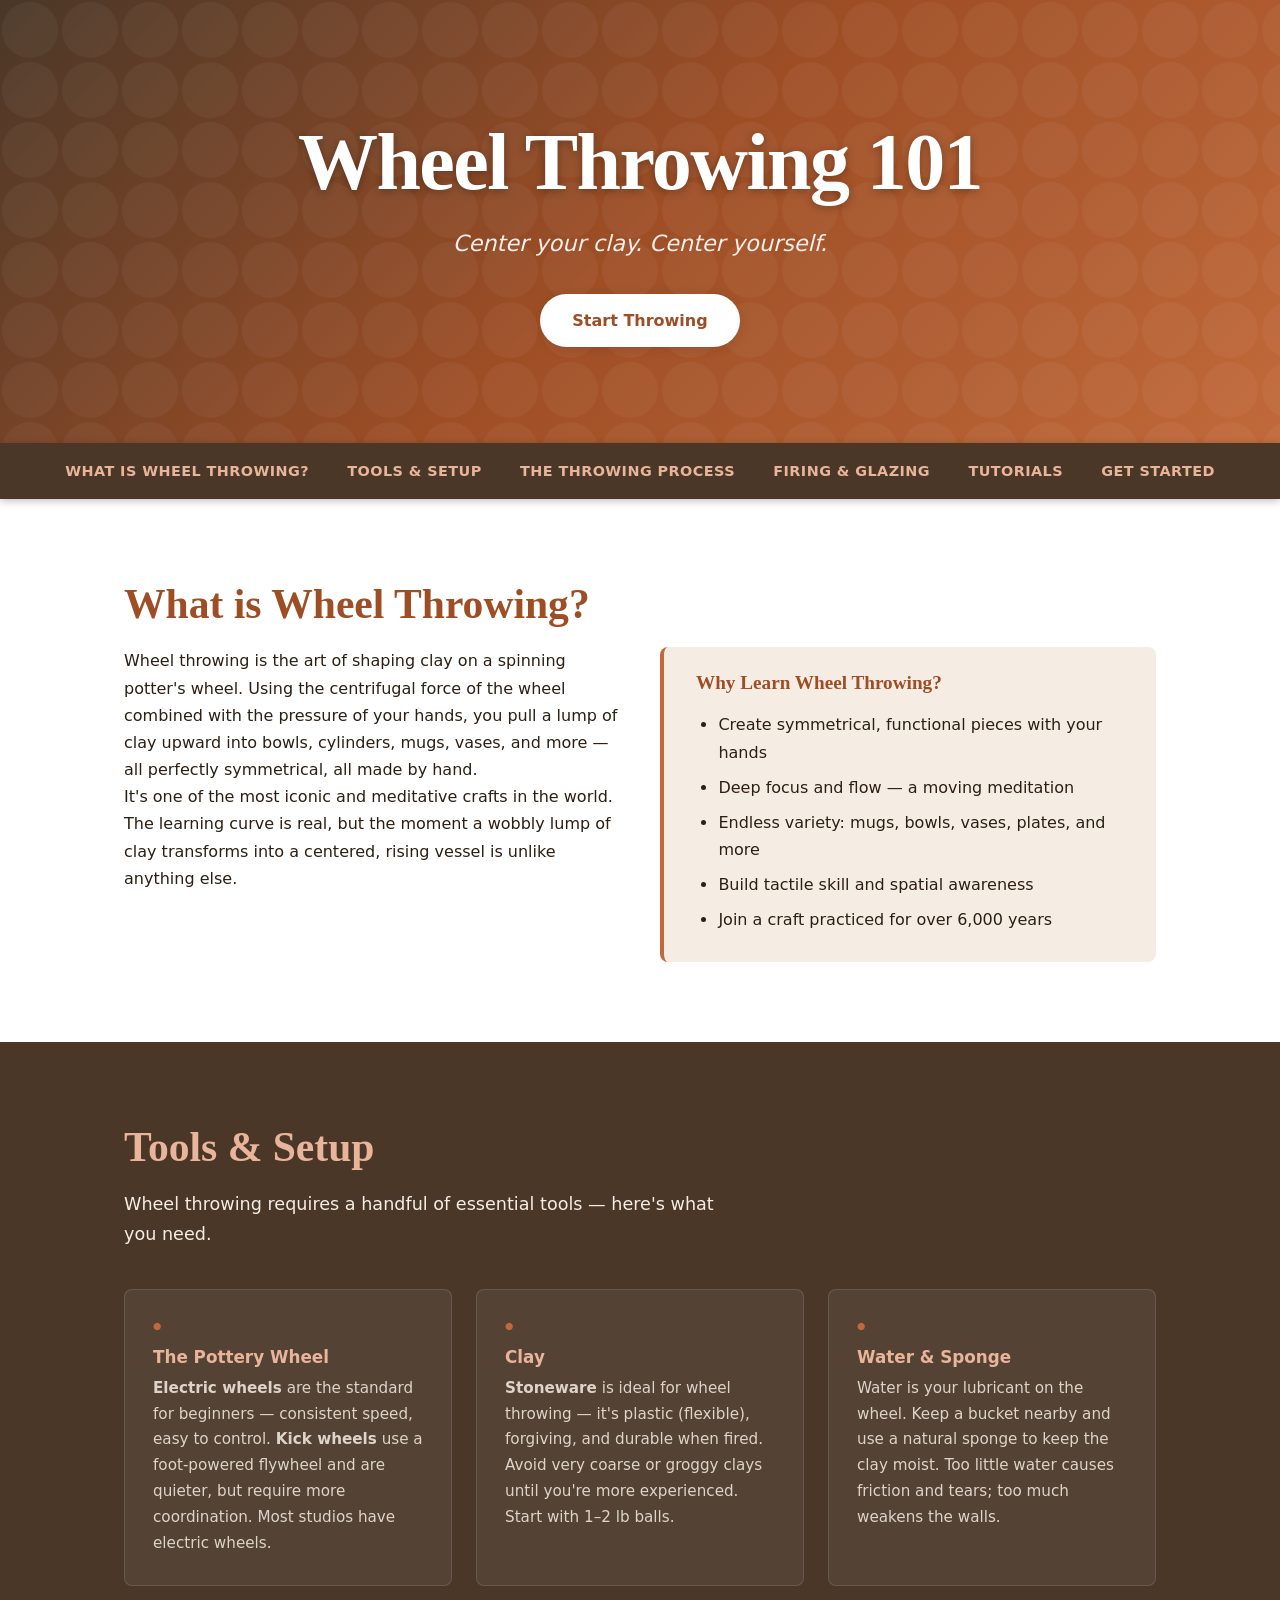
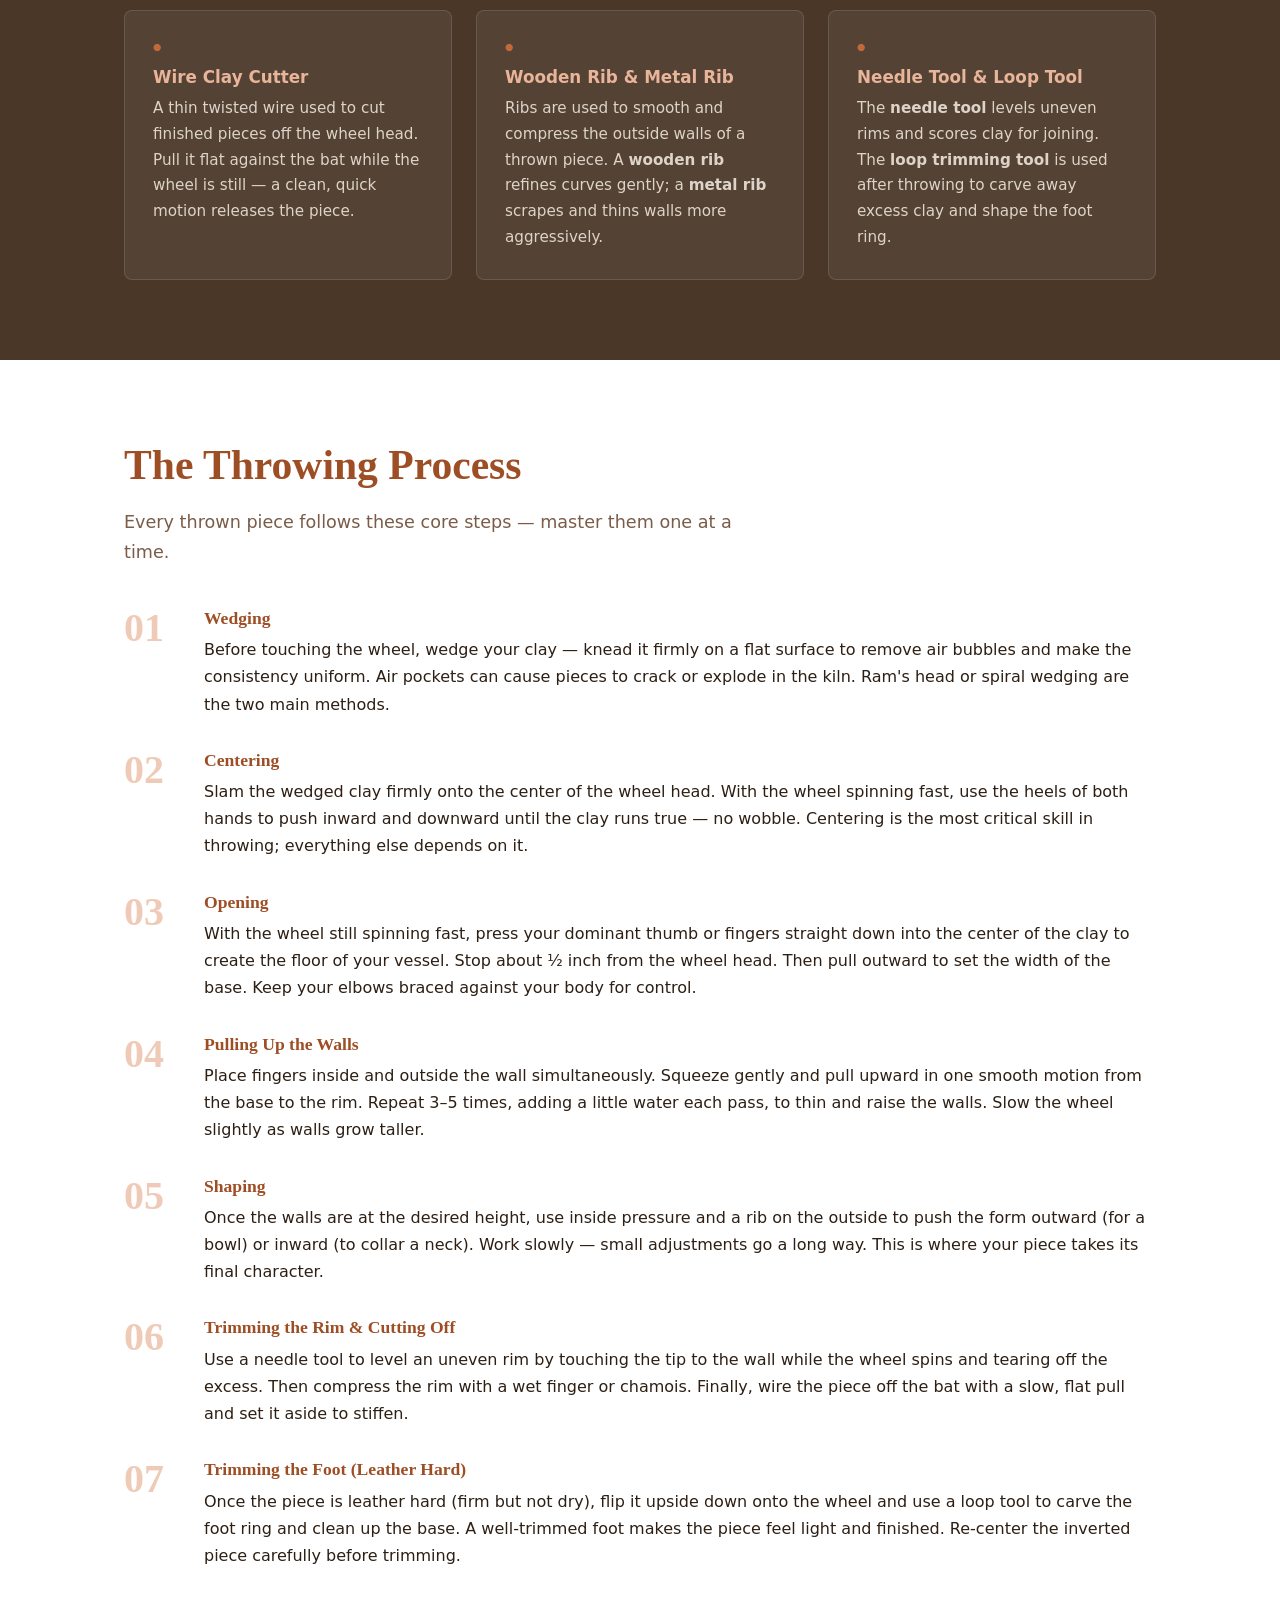
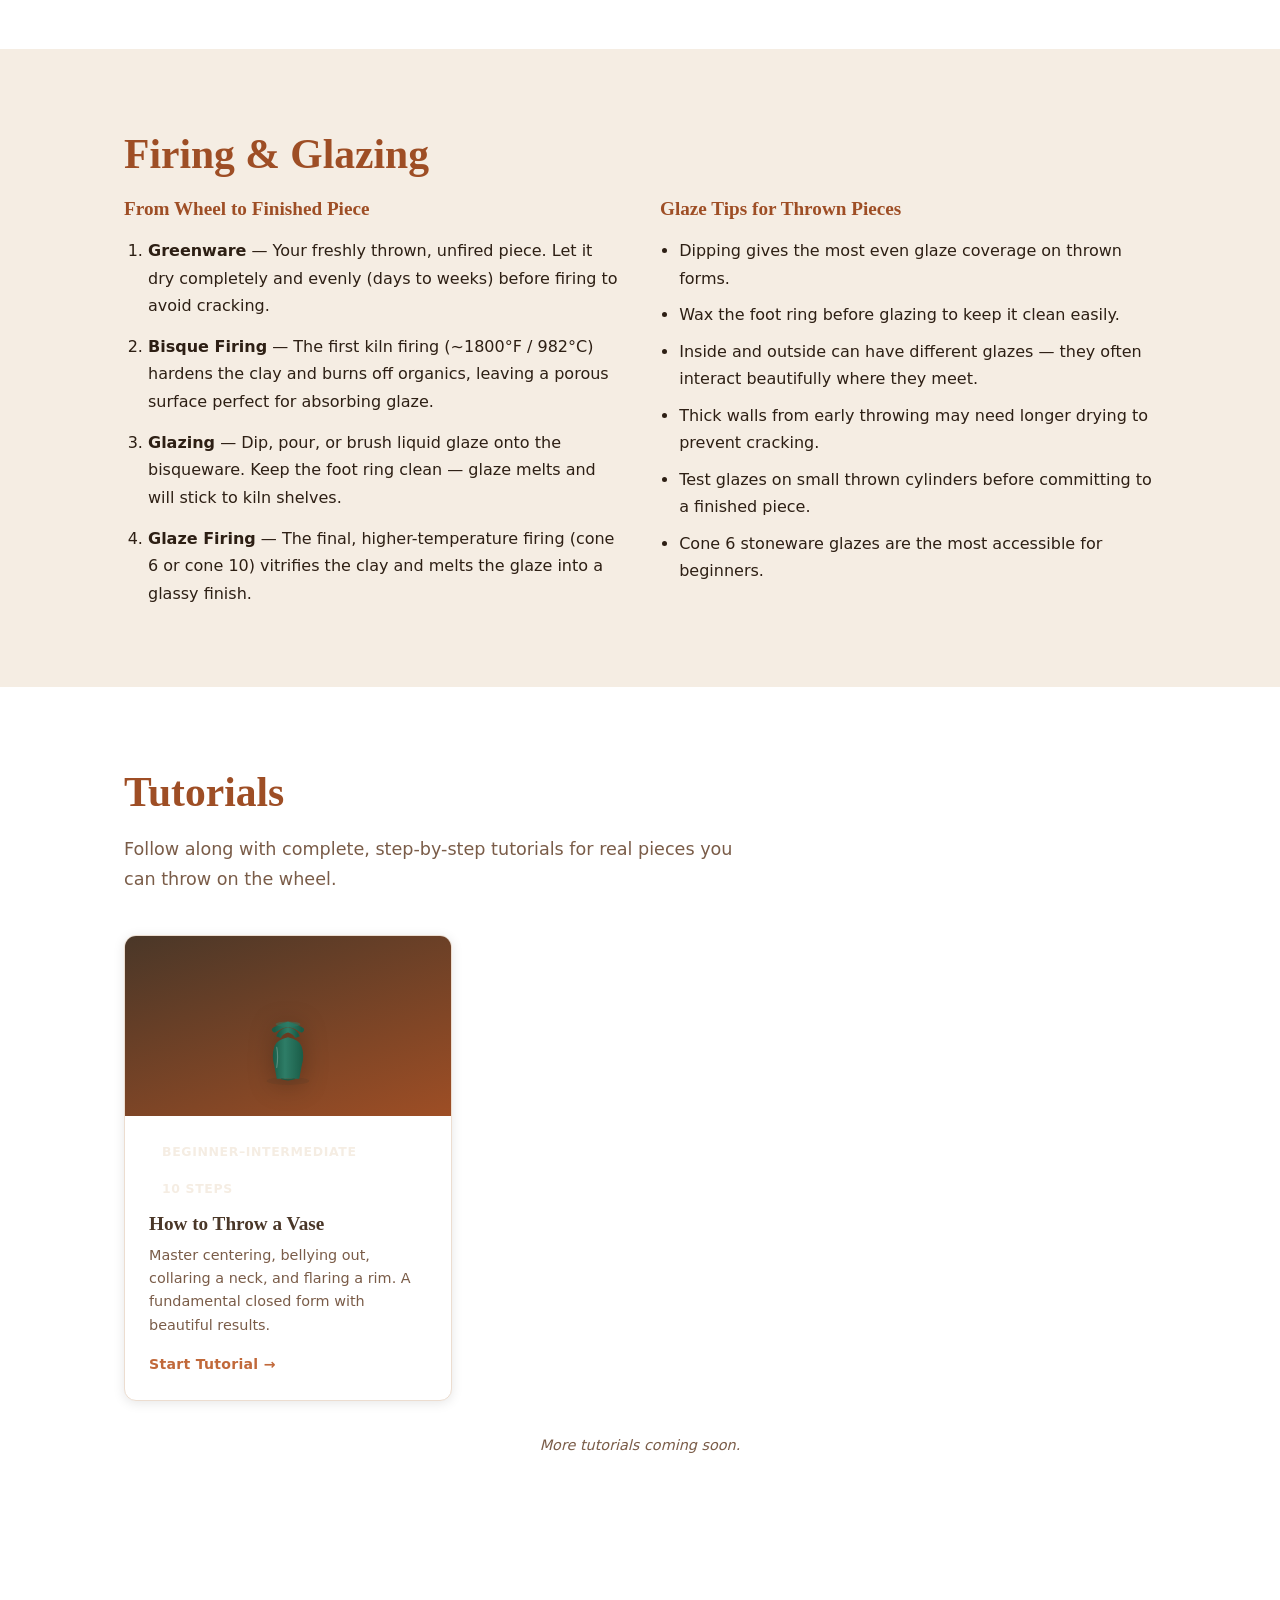
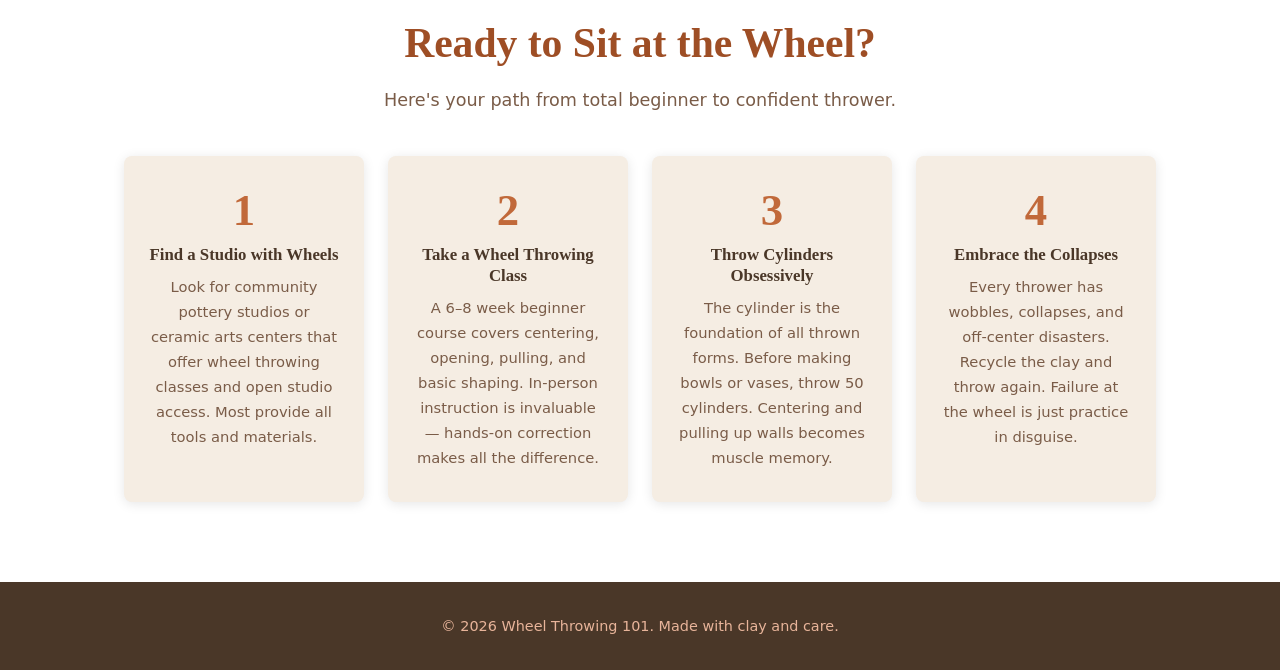
==== commit 5add4095: "Rename Projects to Tutorials, move vase tutorial to its own page - Renamed "Projects" section to "Tu" ====
--- a/index.html
+++ b/index.html
@@ -24,7 +24,7 @@
       <li><a href="#tools">Tools &amp; Setup</a></li>
       <li><a href="#techniques">The Throwing Process</a></li>
       <li><a href="#firing">Firing &amp; Glazing</a></li>
-      <li><a href="#projects">Projects</a></li>
+      <li><a href="#tutorials">Tutorials</a></li>
       <li><a href="#get-started">Get Started</a></li>
     </ul>
   </nav>
@@ -182,441 +182,58 @@
       </div>
     </section>
 
-    <!-- Projects -->
-    <section id="projects" class="section section-light">
-      <div class="container">
-        <h2>Projects</h2>
+    <!-- Tutorials -->
+    <section id="tutorials" class="section section-light">
+      <div class="container">
+        <h2>Tutorials</h2>
         <p class="section-intro">Follow along with complete, step-by-step tutorials for real pieces you can throw on the wheel.</p>
 
-        <!-- Vase Project -->
-        <div class="project-card">
-          <div class="project-header">
-            <div class="project-meta">
-              <span class="project-tag">Beginner–Intermediate</span>
-              <span class="project-tag">~45 min at the wheel</span>
-              <span class="project-tag">1.5 lb stoneware</span>
-            </div>
-            <h3 class="project-title">How to Throw a Vase</h3>
-            <p class="project-desc">A classic vase — wide belly, narrowed neck, flared rim — is one of the most satisfying forms to throw. It builds on cylinder technique and introduces collaring, one of the key skills for any enclosed or necked form.</p>
-          </div>
-
-          <div class="tutorial-steps">
-
-            <!-- Step 1 -->
-            <div class="tutorial-step">
-              <div class="step-visual">
-                <svg viewBox="0 0 160 180" xmlns="http://www.w3.org/2000/svg" aria-label="Ball of wedged clay">
-                  <!-- Wheel head -->
-                  <ellipse cx="80" cy="158" rx="68" ry="10" fill="#4a3728" opacity="0.25"/>
-                  <rect x="12" y="154" width="136" height="6" rx="3" fill="#4a3728" opacity="0.2"/>
-                  <!-- Clay ball -->
-                  <ellipse cx="80" cy="120" rx="42" ry="36" fill="#c1693a"/>
-                  <ellipse cx="80" cy="120" rx="42" ry="36" fill="url(#clayShine)" opacity="0.3"/>
-                  <!-- Surface texture lines -->
-                  <path d="M55 108 Q80 102 105 108" stroke="#9e4e25" stroke-width="1.2" fill="none" opacity="0.5"/>
-                  <path d="M50 118 Q80 112 110 118" stroke="#9e4e25" stroke-width="1.2" fill="none" opacity="0.4"/>
-                  <path d="M52 128 Q80 122 108 128" stroke="#9e4e25" stroke-width="1.2" fill="none" opacity="0.3"/>
-                  <!-- Highlight -->
-                  <ellipse cx="68" cy="108" rx="12" ry="8" fill="#e8b49a" opacity="0.4"/>
-                  <defs>
-                    <radialGradient id="clayShine" cx="40%" cy="35%">
-                      <stop offset="0%" stop-color="#fff"/>
-                      <stop offset="100%" stop-color="#c1693a"/>
-                    </radialGradient>
-                  </defs>
-                </svg>
-                <p class="visual-caption">Wedged clay ball</p>
+        <div class="tutorial-card-grid">
+
+          <!-- Vase Card -->
+          <a href="tutorials/vase.html" class="tutorial-card">
+            <div class="tutorial-card-visual">
+              <svg viewBox="0 0 160 200" xmlns="http://www.w3.org/2000/svg" aria-label="Finished glazed vase">
+                <ellipse cx="80" cy="192" rx="38" ry="7" fill="#4a3728" opacity="0.18"/>
+                <path d="M60 188 L56 166 Q50 146 56 130 Q60 118 80 114 Q100 118 104 130 Q110 146 104 166 L100 188 Z" fill="url(#cardGlaze)"/>
+                <path d="M63 114 Q67 104 80 101 Q93 104 97 114" stroke="url(#cardGlazeNeck)" stroke-width="9" fill="none" stroke-linecap="butt"/>
+                <path d="M56 101 Q68 93 80 91 Q92 93 104 101" stroke="url(#cardGlazeNeck)" stroke-width="9" fill="none" stroke-linecap="round"/>
+                <ellipse cx="80" cy="91" rx="22" ry="5" fill="#2e7d67" opacity="0.45"/>
+                <path d="M60 132 Q63 148 60 168" stroke="#ffffff" stroke-width="2" fill="none" opacity="0.25" stroke-linecap="round"/>
+                <path d="M68 188 Q80 192 92 188" stroke="#1a5c47" stroke-width="2" fill="none"/>
+                <defs>
+                  <linearGradient id="cardGlaze" x1="0%" y1="0%" x2="100%" y2="0%">
+                    <stop offset="0%" stop-color="#1a5c47"/>
+                    <stop offset="40%" stop-color="#2e7d67"/>
+                    <stop offset="100%" stop-color="#1a5c47"/>
+                  </linearGradient>
+                  <linearGradient id="cardGlazeNeck" x1="0%" y1="0%" x2="100%" y2="0%">
+                    <stop offset="0%" stop-color="#1a5c47"/>
+                    <stop offset="50%" stop-color="#2e7d67"/>
+                    <stop offset="100%" stop-color="#1a5c47"/>
+                  </linearGradient>
+                </defs>
+              </svg>
+            </div>
+            <div class="tutorial-card-body">
+              <div class="tutorial-card-tags">
+                <span class="project-tag">Beginner–Intermediate</span>
+                <span class="project-tag">10 Steps</span>
               </div>
-              <div class="step-content">
-                <div class="step-label">Step 1</div>
-                <h4>Wedge &amp; Prepare Your Clay</h4>
-                <p>Take 1.5 lbs of stoneware and wedge it thoroughly on a flat surface for 2–3 minutes using the ram's head method. Push the clay forward and down with the heel of your hand, rotate a quarter turn, and repeat. You're removing air bubbles and making the consistency uniform throughout.</p>
-                <div class="step-tip">
-                  <strong>Tip:</strong> Slice the clay ball in half with your wire cutter. If you see air holes or uneven texture, keep wedging. Smooth cross-section = ready to throw.
-                </div>
-              </div>
-            </div>
-
-            <!-- Step 2 -->
-            <div class="tutorial-step">
-              <div class="step-visual">
-                <svg viewBox="0 0 160 180" xmlns="http://www.w3.org/2000/svg" aria-label="Centering clay on wheel">
-                  <!-- Wheel head with motion lines -->
-                  <ellipse cx="80" cy="158" rx="68" ry="10" fill="#4a3728" opacity="0.25"/>
-                  <path d="M18 158 Q80 148 142 158" stroke="#4a3728" stroke-width="0.8" fill="none" opacity="0.3"/>
-                  <!-- Spin motion arcs -->
-                  <path d="M30 145 Q80 138 130 145" stroke="#c1693a" stroke-width="1" fill="none" opacity="0.2" stroke-dasharray="4 3"/>
-                  <path d="M22 153 Q80 144 138 153" stroke="#c1693a" stroke-width="1" fill="none" opacity="0.15" stroke-dasharray="4 3"/>
-                  <!-- Centered cone shape -->
-                  <path d="M57 154 Q57 100 80 88 Q103 100 103 154 Z" fill="#c1693a"/>
-                  <path d="M57 154 Q57 100 80 88 Q103 100 103 154 Z" fill="url(#coneShine)" opacity="0.25"/>
-                  <!-- Hands pressing inward -->
-                  <ellipse cx="44" cy="128" rx="14" ry="10" fill="#e8c9b0" opacity="0.85"/>
-                  <path d="M44 120 Q38 124 38 128 Q38 133 44 136" stroke="#c8a07a" stroke-width="1.5" fill="none"/>
-                  <ellipse cx="116" cy="128" rx="14" ry="10" fill="#e8c9b0" opacity="0.85"/>
-                  <path d="M116 120 Q122 124 122 128 Q122 133 116 136" stroke="#c8a07a" stroke-width="1.5" fill="none"/>
-                  <!-- Highlight -->
-                  <ellipse cx="70" cy="100" rx="8" ry="5" fill="#e8b49a" opacity="0.35"/>
-                  <defs>
-                    <radialGradient id="coneShine" cx="35%" cy="30%">
-                      <stop offset="0%" stop-color="#fff"/>
-                      <stop offset="100%" stop-color="#c1693a"/>
-                    </radialGradient>
-                  </defs>
-                </svg>
-                <p class="visual-caption">Centering on the wheel</p>
-              </div>
-              <div class="step-content">
-                <div class="step-label">Step 2</div>
-                <h4>Center the Clay</h4>
-                <p>Slam the clay firmly onto the center of the wheel head (or a bat). Set the wheel to medium-fast speed. Wet your hands and the clay, then brace your elbows against your thighs. Use the heel of your left hand to push inward from the side while your right hand pushes down from the top. Work the clay into a smooth, wobble-free cone or dome shape.</p>
-                <div class="step-tip">
-                  <strong>Tip:</strong> The clay should feel like it's "not there" — no vibration, no wobble. Rest one finger lightly against the clay while it spins; if your finger bounces, it's not centered yet.
-                </div>
-              </div>
-            </div>
-
-            <!-- Step 3 -->
-            <div class="tutorial-step">
-              <div class="step-visual">
-                <svg viewBox="0 0 160 180" xmlns="http://www.w3.org/2000/svg" aria-label="Opening the clay">
-                  <!-- Wheel head -->
-                  <ellipse cx="80" cy="158" rx="68" ry="10" fill="#4a3728" opacity="0.25"/>
-                  <!-- Clay cross-section with opening -->
-                  <path d="M52 154 L52 112 Q52 94 80 90 Q108 94 108 112 L108 154 Z" fill="#c1693a"/>
-                  <!-- Interior hollow -->
-                  <path d="M66 154 L66 122 Q66 112 80 110 Q94 112 94 122 L94 154 Z" fill="#9e4e25"/>
-                  <!-- Floor of vessel -->
-                  <rect x="66" y="148" width="28" height="6" rx="1" fill="#8a3e1a"/>
-                  <!-- Finger pressing down -->
-                  <ellipse cx="80" cy="107" rx="8" ry="5" fill="#e8c9b0" opacity="0.9"/>
-                  <rect x="76" y="88" width="8" height="20" rx="4" fill="#e8c9b0" opacity="0.9"/>
-                  <!-- Highlight on clay walls -->
-                  <path d="M54 110 Q58 108 60 120" stroke="#e8b49a" stroke-width="1.5" fill="none" opacity="0.4"/>
-                </svg>
-                <p class="visual-caption">Opening the floor</p>
-              </div>
-              <div class="step-content">
-                <div class="step-label">Step 3</div>
-                <h4>Open the Clay</h4>
-                <p>With the wheel spinning at medium speed, place both thumbs together at the very center of the clay top. Press straight down slowly and steadily, stopping about ½ inch from the wheel head — that's your floor. Then pull your fingers outward toward you to widen the base to roughly the diameter you want the inside of your vase bottom to be.</p>
-                <div class="step-tip">
-                  <strong>Tip:</strong> Use your fingertips to compress the floor in circular motions. A compressed floor prevents cracking during drying and firing.
-                </div>
-              </div>
-            </div>
-
-            <!-- Step 4 -->
-            <div class="tutorial-step">
-              <div class="step-visual">
-                <svg viewBox="0 0 160 180" xmlns="http://www.w3.org/2000/svg" aria-label="Pulling up cylinder walls">
-                  <!-- Wheel head -->
-                  <ellipse cx="80" cy="158" rx="68" ry="10" fill="#4a3728" opacity="0.25"/>
-                  <!-- Cylinder walls -->
-                  <path d="M58 154 L58 88 Q58 82 80 80 Q102 82 102 88 L102 154 Z" fill="#c1693a"/>
-                  <!-- Interior -->
-                  <path d="M68 154 L68 90 Q68 86 80 85 Q92 86 92 90 L92 154 Z" fill="#9e4e25"/>
-                  <!-- Upward motion arrows on walls -->
-                  <path d="M54 130 L54 100" stroke="#e8b49a" stroke-width="1.5" fill="none" opacity="0.6" marker-end="url(#arrowUp)"/>
-                  <path d="M106 130 L106 100" stroke="#e8b49a" stroke-width="1.5" fill="none" opacity="0.6" marker-end="url(#arrowUp)"/>
-                  <!-- Outside hand (rib) -->
-                  <ellipse cx="44" cy="118" rx="12" ry="8" fill="#e8c9b0" opacity="0.85"/>
-                  <!-- Inside hand suggestion -->
-                  <ellipse cx="80" cy="118" rx="6" ry="10" fill="#e8c9b0" opacity="0.5"/>
-                  <!-- Highlight -->
-                  <path d="M60 90 Q62 100 60 120" stroke="#e8b49a" stroke-width="1.5" fill="none" opacity="0.35"/>
-                  <defs>
-                    <marker id="arrowUp" markerWidth="6" markerHeight="6" refX="3" refY="6" orient="auto">
-                      <path d="M0,6 L3,0 L6,6" fill="none" stroke="#e8b49a" stroke-width="1"/>
-                    </marker>
-                  </defs>
-                </svg>
-                <p class="visual-caption">Pulling up the walls</p>
-              </div>
-              <div class="step-content">
-                <div class="step-label">Step 4</div>
-                <h4>Pull Up the Walls into a Cylinder</h4>
-                <p>Place the fingers of one hand inside the wall and the fingers of your other hand on the outside. Pinch gently and pull upward in one smooth, continuous motion from the base to the rim. Add a little water each pull. Repeat 3–4 times, each time thinning the walls and gaining height. Aim for a tall, even cylinder — this is the foundation for your vase shape.</p>
-                <div class="step-tip">
-                  <strong>Tip:</strong> Let the inside hand lead slightly. Always pull from the bottom — starting mid-wall creates a thick base and thin top. Keep the wheel at medium speed.
-                </div>
-              </div>
-            </div>
-
-            <!-- Step 5 -->
-            <div class="tutorial-step">
-              <div class="step-visual">
-                <svg viewBox="0 0 160 180" xmlns="http://www.w3.org/2000/svg" aria-label="Bellying out the vase body">
-                  <!-- Wheel head -->
-                  <ellipse cx="80" cy="158" rx="68" ry="10" fill="#4a3728" opacity="0.25"/>
-                  <!-- Bellied vase profile -->
-                  <path d="M60 154
-                           L56 130
-                           Q52 110 58 96
-                           Q62 86 80 82
-                           Q98 86 102 96
-                           Q108 110 104 130
-                           L100 154 Z" fill="#c1693a"/>
-                  <!-- Interior -->
-                  <path d="M68 154
-                           L65 130
-                           Q62 112 66 98
-                           Q70 90 80 88
-                           Q90 90 94 98
-                           Q98 112 95 130
-                           L92 154 Z" fill="#9e4e25"/>
-                  <!-- Inside finger pushing out -->
-                  <path d="M80 118 L90 118" stroke="#e8c9b0" stroke-width="3" stroke-linecap="round" opacity="0.7"/>
-                  <circle cx="92" cy="118" r="5" fill="#e8c9b0" opacity="0.8"/>
-                  <!-- Outward arrow -->
-                  <path d="M96 118 L108 118" stroke="#e8b49a" stroke-width="1.5" fill="none" opacity="0.5" marker-end="url(#arrowRight)"/>
-                  <!-- Highlight -->
-                  <path d="M58 100 Q60 110 57 128" stroke="#e8b49a" stroke-width="1.5" fill="none" opacity="0.35"/>
-                  <defs>
-                    <marker id="arrowRight" markerWidth="6" markerHeight="6" refX="0" refY="3" orient="auto">
-                      <path d="M0,0 L6,3 L0,6" fill="none" stroke="#e8b49a" stroke-width="1"/>
-                    </marker>
-                  </defs>
-                </svg>
-                <p class="visual-caption">Shaping the belly</p>
-              </div>
-              <div class="step-content">
-                <div class="step-label">Step 5</div>
-                <h4>Shape the Belly</h4>
-                <p>Now that you have a cylinder, it's time to give your vase its body. With the wheel at slow-medium speed, place your dominant hand inside the cylinder with fingers pointing outward. Use your outside hand to support and guide. Apply gentle outward pressure from inside — starting at the lower third of the vessel — and slowly move upward, pushing the clay out into a wide, round belly. This is called "bellying out."</p>
-                <div class="step-tip">
-                  <strong>Tip:</strong> Work gradually over 2–3 passes. The top quarter of the wall should remain straight or slightly inward — you'll collar that into the neck next. Don't let the belly get too wide or the walls will collapse.
-                </div>
-              </div>
-            </div>
-
-            <!-- Step 6 -->
-            <div class="tutorial-step">
-              <div class="step-visual">
-                <svg viewBox="0 0 160 180" xmlns="http://www.w3.org/2000/svg" aria-label="Collaring the neck">
-                  <!-- Wheel head -->
-                  <ellipse cx="80" cy="158" rx="68" ry="10" fill="#4a3728" opacity="0.25"/>
-                  <!-- Vase with neck forming -->
-                  <path d="M60 154
-                           L56 132
-                           Q50 112 56 96
-                           Q60 84 80 80
-                           Q100 84 104 96
-                           Q110 112 104 132
-                           L100 154 Z" fill="#c1693a"/>
-                  <!-- Neck narrowing -->
-                  <path d="M62 80 Q68 72 80 70 Q92 72 98 80" stroke="#c1693a" stroke-width="10" fill="none" stroke-linecap="round"/>
-                  <!-- Interior -->
-                  <path d="M68 154 L65 132 Q60 114 65 99 Q68 90 80 87 Q92 90 95 99 Q100 114 95 132 L92 154 Z" fill="#9e4e25"/>
-                  <!-- Neck interior -->
-                  <path d="M68 87 Q72 78 80 76 Q88 78 92 87" stroke="#9e4e25" stroke-width="6" fill="none" stroke-linecap="round"/>
-                  <!-- Hands collaring inward -->
-                  <ellipse cx="55" cy="76" rx="10" ry="7" fill="#e8c9b0" opacity="0.85"/>
-                  <ellipse cx="105" cy="76" rx="10" ry="7" fill="#e8c9b0" opacity="0.85"/>
-                  <!-- Inward arrows -->
-                  <path d="M43 76 L58 76" stroke="#e8b49a" stroke-width="1.5" fill="none" opacity="0.5" marker-end="url(#arrowRightSmall)"/>
-                  <path d="M117 76 L102 76" stroke="#e8b49a" stroke-width="1.5" fill="none" opacity="0.5" marker-end="url(#arrowLeftSmall)"/>
-                  <defs>
-                    <marker id="arrowRightSmall" markerWidth="5" markerHeight="5" refX="0" refY="2.5" orient="auto">
-                      <path d="M0,0 L5,2.5 L0,5" fill="none" stroke="#e8b49a" stroke-width="1"/>
-                    </marker>
-                    <marker id="arrowLeftSmall" markerWidth="5" markerHeight="5" refX="5" refY="2.5" orient="auto">
-                      <path d="M5,0 L0,2.5 L5,5" fill="none" stroke="#e8b49a" stroke-width="1"/>
-                    </marker>
-                  </defs>
-                </svg>
-                <p class="visual-caption">Collaring the neck</p>
-              </div>
-              <div class="step-content">
-                <div class="step-label">Step 6</div>
-                <h4>Collar the Neck</h4>
-                <p>Collaring is how you narrow the top of a vase into a neck. Slow the wheel down. Wrap both hands around the upper portion of the cylinder — fingers pointing upward — and gently squeeze inward and slightly upward at the same time. Move slowly and evenly around the clay. The neck will narrow and rise. Repeat 2–3 times to achieve the desired neck width.</p>
-                <div class="step-tip">
-                  <strong>Tip:</strong> Don't try to collar too much at once — the clay will buckle or tear. Each pass narrows the neck a little. A neck about ⅓ the width of the belly looks proportional and elegant.
-                </div>
-              </div>
-            </div>
-
-            <!-- Step 7 -->
-            <div class="tutorial-step">
-              <div class="step-visual">
-                <svg viewBox="0 0 160 180" xmlns="http://www.w3.org/2000/svg" aria-label="Flaring the rim">
-                  <!-- Wheel head -->
-                  <ellipse cx="80" cy="158" rx="68" ry="10" fill="#4a3728" opacity="0.25"/>
-                  <!-- Full vase with flared rim -->
-                  <!-- Body -->
-                  <path d="M60 154
-                           L56 132
-                           Q50 112 56 96
-                           Q60 84 80 80
-                           Q100 84 104 96
-                           Q110 112 104 132
-                           L100 154 Z" fill="#c1693a"/>
-                  <!-- Neck -->
-                  <path d="M63 80 Q67 70 80 67 Q93 70 97 80" stroke="#c1693a" stroke-width="9" fill="none" stroke-linecap="butt"/>
-                  <!-- Flared rim -->
-                  <path d="M56 67 Q68 60 80 58 Q92 60 104 67" stroke="#c1693a" stroke-width="9" fill="none" stroke-linecap="round"/>
-                  <!-- Interior neck -->
-                  <path d="M69 80 Q72 72 80 70 Q88 72 91 80" stroke="#9e4e25" stroke-width="5" fill="none"/>
-                  <!-- Rim opening -->
-                  <ellipse cx="80" cy="58" rx="22" ry="5" fill="#9e4e25" opacity="0.6"/>
-                  <!-- Interior body -->
-                  <path d="M68 154 L65 132 Q60 114 65 99 Q68 90 80 87 Q92 90 95 99 Q100 114 95 132 L92 154 Z" fill="#9e4e25"/>
-                  <!-- Finger flaring the rim outward -->
-                  <circle cx="101" cy="62" r="5" fill="#e8c9b0" opacity="0.85"/>
-                  <path d="M99 57 Q104 55 108 58" stroke="#e8c9b0" stroke-width="2" fill="none" stroke-linecap="round" opacity="0.7"/>
-                  <!-- Highlight -->
-                  <path d="M58 100 Q60 115 57 132" stroke="#e8b49a" stroke-width="1.5" fill="none" opacity="0.3"/>
-                </svg>
-                <p class="visual-caption">Flaring the rim</p>
-              </div>
-              <div class="step-content">
-                <div class="step-label">Step 7</div>
-                <h4>Open &amp; Flare the Rim</h4>
-                <p>With a finger inside the neck and a finger supporting the outside, gently push outward and slightly downward to open and flare the rim into a gentle trumpet shape. Use very light pressure — the neck walls are thin. A soft, flared rim gives the vase a finished, elegant look and softens the overall silhouette.</p>
-                <div class="step-tip">
-                  <strong>Tip:</strong> Wet your fingers before working the rim. Use a chamois or damp sponge to smooth and compress the very edge of the rim — this prevents cracking as it dries.
-                </div>
-              </div>
-            </div>
-
-            <!-- Step 8 -->
-            <div class="tutorial-step">
-              <div class="step-visual">
-                <svg viewBox="0 0 160 180" xmlns="http://www.w3.org/2000/svg" aria-label="Wire cutting the vase off the wheel">
-                  <!-- Wheel head -->
-                  <ellipse cx="80" cy="158" rx="68" ry="10" fill="#4a3728" opacity="0.25"/>
-                  <!-- Completed vase on wheel -->
-                  <path d="M60 154
-                           L56 132
-                           Q50 112 56 96
-                           Q60 84 80 80
-                           Q100 84 104 96
-                           Q110 112 104 132
-                           L100 154 Z" fill="#c1693a"/>
-                  <path d="M63 80 Q67 70 80 67 Q93 70 97 80" stroke="#c1693a" stroke-width="9" fill="none" stroke-linecap="butt"/>
-                  <path d="M56 67 Q68 60 80 58 Q92 60 104 67" stroke="#c1693a" stroke-width="9" fill="none" stroke-linecap="round"/>
-                  <ellipse cx="80" cy="58" rx="22" ry="5" fill="#9e4e25" opacity="0.5"/>
-                  <path d="M68 154 L65 132 Q60 114 65 99 Q68 90 80 87 Q92 90 95 99 Q100 114 95 132 L92 154 Z" fill="#9e4e25"/>
-                  <!-- Wire cutter line -->
-                  <line x1="20" y1="155" x2="140" y2="155" stroke="#2e7d67" stroke-width="1.5" stroke-dasharray="5 3"/>
-                  <!-- Wire handles -->
-                  <circle cx="18" cy="155" r="4" fill="#2e7d67" opacity="0.8"/>
-                  <circle cx="142" cy="155" r="4" fill="#2e7d67" opacity="0.8"/>
-                  <!-- Highlight -->
-                  <path d="M58 100 Q60 115 57 132" stroke="#e8b49a" stroke-width="1.5" fill="none" opacity="0.3"/>
-                </svg>
-                <p class="visual-caption">Wire off the wheel</p>
-              </div>
-              <div class="step-content">
-                <div class="step-label">Step 8</div>
-                <h4>Wire Off &amp; Let Dry to Leather Hard</h4>
-                <p>Stop the wheel completely. Hold your wire cutter taut and flat against the wheel head, then pull it straight toward you in one smooth motion to cut the vase free. Slide it onto a wooden bat or board and set it in a cool, draft-free spot to dry slowly. It needs to reach "leather hard" — firm enough to handle but not fully dry — before trimming.</p>
-                <div class="step-tip">
-                  <strong>Tip:</strong> Cover the vase loosely with plastic to slow the drying. This is especially important for a vase with a narrow neck, which dries faster than the belly and can crack if rushed.
-                </div>
-              </div>
-            </div>
-
-            <!-- Step 9 -->
-            <div class="tutorial-step">
-              <div class="step-visual">
-                <svg viewBox="0 0 160 180" xmlns="http://www.w3.org/2000/svg" aria-label="Trimming the foot ring">
-                  <!-- Wheel head -->
-                  <ellipse cx="80" cy="158" rx="68" ry="10" fill="#4a3728" opacity="0.25"/>
-                  <!-- Vase UPSIDE DOWN for trimming -->
-                  <!-- Flared rim now on the wheel (upside down) -->
-                  <path d="M56 126 Q68 133 80 135 Q92 133 104 126" stroke="#c1693a" stroke-width="9" fill="none" stroke-linecap="round"/>
-                  <!-- Neck upside down -->
-                  <path d="M63 118 Q67 128 80 130 Q93 128 97 118" stroke="#c1693a" stroke-width="9" fill="none" stroke-linecap="butt"/>
-                  <!-- Body upside down -->
-                  <path d="M60 44
-                           L56 66
-                           Q50 86 56 102
-                           Q60 114 80 118
-                           Q100 114 104 102
-                           Q110 86 104 66
-                           L100 44 Z" fill="#c1693a"/>
-                  <!-- Foot ring area at top (was base) -->
-                  <ellipse cx="80" cy="44" rx="20" ry="7" fill="#9e4e25" opacity="0.5"/>
-                  <!-- Foot ring carved -->
-                  <ellipse cx="80" cy="44" rx="14" ry="4" fill="#8a3e1a" opacity="0.6"/>
-                  <!-- Loop tool -->
-                  <path d="M100 35 Q112 30 118 38 Q122 44 116 50" stroke="#4a3728" stroke-width="2.5" fill="none" stroke-linecap="round"/>
-                  <circle cx="116" cy="50" r="5" fill="none" stroke="#4a3728" stroke-width="2"/>
-                  <!-- Interior body (upside down) -->
-                  <path d="M68 44 L65 66 Q60 82 65 99 Q68 108 80 111 Q92 108 95 99 Q100 82 95 66 L92 44 Z" fill="#9e4e25" opacity="0.6"/>
-                </svg>
-                <p class="visual-caption">Trimming the foot ring</p>
-              </div>
-              <div class="step-content">
-                <div class="step-label">Step 9</div>
-                <h4>Trim the Foot Ring</h4>
-                <p>Once leather hard, center the vase upside down on the wheel. Secure it with three small coils of soft clay (or use a chuck — a cylinder of clay — to hold it upright by the neck). With the wheel spinning at medium speed, hold a loop trimming tool against the base to carve a foot ring — a raised circular rim on the bottom. This lifts the vase slightly, removes excess clay, and gives the piece a refined, finished base.</p>
-                <div class="step-tip">
-                  <strong>Tip:</strong> Tap the inverted vase gently — it should sound solid, not hollow or dull. A hollow sound means it's too dry to trim well; a very dull thud means it's still too wet and will distort.
-                </div>
-              </div>
-            </div>
-
-            <!-- Step 10 -->
-            <div class="tutorial-step">
-              <div class="step-visual">
-                <svg viewBox="0 0 160 180" xmlns="http://www.w3.org/2000/svg" aria-label="Finished glazed vase">
-                  <!-- Shelf/surface -->
-                  <rect x="20" y="155" width="120" height="6" rx="2" fill="#4a3728" opacity="0.2"/>
-                  <!-- Finished vase with glaze -->
-                  <!-- Shadow -->
-                  <ellipse cx="80" cy="157" rx="28" ry="5" fill="#4a3728" opacity="0.2"/>
-                  <!-- Body with glaze gradient -->
-                  <path d="M60 152
-                           L56 130
-                           Q50 110 56 94
-                           Q60 82 80 78
-                           Q100 82 104 94
-                           Q110 110 104 130
-                           L100 152 Z" fill="url(#glazeGrad)"/>
-                  <!-- Neck -->
-                  <path d="M63 78 Q67 68 80 65 Q93 68 97 78" stroke="url(#glazeNeckGrad)" stroke-width="9" fill="none" stroke-linecap="butt"/>
-                  <!-- Flared rim -->
-                  <path d="M56 65 Q68 57 80 55 Q92 57 104 65" stroke="url(#glazeNeckGrad)" stroke-width="9" fill="none" stroke-linecap="round"/>
-                  <!-- Opening -->
-                  <ellipse cx="80" cy="55" rx="22" ry="5" fill="#2e7d67" opacity="0.5"/>
-                  <!-- Glaze sheen highlights -->
-                  <path d="M60 96 Q63 112 60 132" stroke="#ffffff" stroke-width="2" fill="none" opacity="0.3" stroke-linecap="round"/>
-                  <path d="M65 86 Q67 96 65 106" stroke="#ffffff" stroke-width="1.5" fill="none" opacity="0.2" stroke-linecap="round"/>
-                  <!-- Foot ring -->
-                  <path d="M68 152 Q80 156 92 152" stroke="#1a5c47" stroke-width="2" fill="none"/>
-                  <defs>
-                    <linearGradient id="glazeGrad" x1="0%" y1="0%" x2="100%" y2="0%">
-                      <stop offset="0%" stop-color="#1a5c47"/>
-                      <stop offset="35%" stop-color="#2e7d67"/>
-                      <stop offset="65%" stop-color="#3a9478"/>
-                      <stop offset="100%" stop-color="#1a5c47"/>
-                    </linearGradient>
-                    <linearGradient id="glazeNeckGrad" x1="0%" y1="0%" x2="100%" y2="0%">
-                      <stop offset="0%" stop-color="#1a5c47"/>
-                      <stop offset="50%" stop-color="#2e7d67"/>
-                      <stop offset="100%" stop-color="#1a5c47"/>
-                    </linearGradient>
-                  </defs>
-                </svg>
-                <p class="visual-caption">Finished &amp; glazed vase</p>
-              </div>
-              <div class="step-content">
-                <div class="step-label">Step 10</div>
-                <h4>Bisque Fire, Glaze &amp; Final Fire</h4>
-                <p>Allow the vase to dry completely — this can take 1–2 weeks depending on thickness and humidity. Then bisque fire it to around 1800°F. Once cooled, wax the foot ring and apply your chosen glaze by dipping the vase into a bucket of glaze for 3–4 seconds for an even coat. Touch up any thin spots with a brush. Leave the foot ring clean, then load it into the kiln for the final glaze firing. Unload after cooling and admire your finished vase.</p>
-                <div class="step-tip">
-                  <strong>Tip:</strong> A teal or celadon glaze beautifully shows off the curves of a vase form. Try dipping in two different glazes — one for the outside and one brushed inside — for a layered, professional look.
-                </div>
-              </div>
-            </div>
-
-          </div><!-- end tutorial-steps -->
-        </div><!-- end project-card -->
-      </div>
-    </section>
+              <h3>How to Throw a Vase</h3>
+              <p>Master centering, bellying out, collaring a neck, and flaring a rim. A fundamental closed form with beautiful results.</p>
+              <span class="tutorial-card-cta">Start Tutorial &#8594;</span>
+            </div>
+          </a>
+
+        </div><!-- end tutorial-card-grid -->
+
+        <!-- placeholder: more tutorials coming -->
+        <p class="section-outro">More tutorials coming soon.</p>
+
+      </div>
+    </section>
+
 
     <!-- Get Started -->
     <section id="get-started" class="section section-light">
--- a/styles.css
+++ b/styles.css
@@ -383,7 +383,173 @@
   color: var(--text-muted);
 }
 
-/* --- Projects --- */
+/* --- Tutorials Index (card grid) --- */
+.tutorial-card-grid {
+  display: grid;
+  grid-template-columns: repeat(auto-fill, minmax(280px, 1fr));
+  gap: 1.5rem;
+  margin-bottom: 2rem;
+}
+
+.tutorial-card {
+  display: flex;
+  flex-direction: column;
+  background: var(--white);
+  border: 1px solid var(--sand-dark);
+  border-radius: 12px;
+  overflow: hidden;
+  box-shadow: var(--shadow);
+  text-decoration: none;
+  color: inherit;
+  transition: transform 0.18s ease, box-shadow 0.18s ease;
+}
+
+.tutorial-card:hover {
+  transform: translateY(-4px);
+  box-shadow: 0 8px 28px rgba(74, 55, 40, 0.15);
+}
+
+.tutorial-card-visual {
+  background: linear-gradient(160deg, var(--earth) 0%, var(--clay-dark) 100%);
+  display: flex;
+  align-items: center;
+  justify-content: center;
+  padding: 2rem 1rem 1.5rem;
+  min-height: 180px;
+}
+
+.tutorial-card-visual svg {
+  width: 90px;
+  height: auto;
+  filter: drop-shadow(0 4px 12px rgba(0,0,0,0.25));
+}
+
+.tutorial-card-body {
+  padding: 1.25rem 1.5rem 1.5rem;
+  display: flex;
+  flex-direction: column;
+  gap: 0.5rem;
+  flex: 1;
+}
+
+.tutorial-card-tags {
+  display: flex;
+  flex-wrap: wrap;
+  gap: 0.4rem;
+}
+
+.tutorial-card-body h3 {
+  font-family: var(--font-serif);
+  font-size: 1.2rem;
+  color: var(--earth);
+  margin: 0;
+}
+
+.tutorial-card-body p {
+  font-size: 0.9rem;
+  color: var(--text-muted);
+  line-height: 1.6;
+  margin: 0;
+  flex: 1;
+}
+
+.tutorial-card-cta {
+  display: inline-block;
+  margin-top: 0.5rem;
+  font-size: 0.88rem;
+  font-weight: 600;
+  color: var(--clay);
+  letter-spacing: 0.02em;
+}
+
+.tutorial-card:hover .tutorial-card-cta {
+  color: var(--clay-dark);
+}
+
+.section-outro {
+  text-align: center;
+  color: var(--text-muted);
+  font-size: 0.9rem;
+  font-style: italic;
+  margin-top: 0.5rem;
+}
+
+/* --- Tutorial Detail Page --- */
+.tutorial-page-header {
+  background: linear-gradient(135deg, var(--earth) 0%, var(--clay-dark) 100%);
+  color: var(--white);
+  padding: 2.5rem 0 2rem;
+}
+
+.back-link {
+  display: inline-flex;
+  align-items: center;
+  gap: 0.4rem;
+  color: var(--clay-light);
+  font-size: 0.88rem;
+  font-weight: 600;
+  text-decoration: none;
+  margin-bottom: 1.25rem;
+  transition: color 0.15s;
+}
+
+.back-link:hover {
+  color: var(--white);
+}
+
+.tutorial-page-meta {
+  display: flex;
+  flex-wrap: wrap;
+  gap: 0.5rem;
+  margin-bottom: 0.9rem;
+}
+
+.tutorial-page-title {
+  font-family: var(--font-serif);
+  font-size: clamp(1.75rem, 4vw, 2.5rem);
+  color: var(--white);
+  margin-bottom: 0.75rem;
+  line-height: 1.2;
+}
+
+.tutorial-page-desc {
+  color: var(--clay-light);
+  font-size: 1rem;
+  max-width: 680px;
+  line-height: 1.65;
+}
+
+.tutorial-page-main {
+  padding: 3rem 0 4rem;
+  background: var(--bg);
+}
+
+.tutorial-page-footer {
+  margin-top: 2.5rem;
+  padding-top: 1.5rem;
+  border-top: 1px solid var(--sand-dark);
+  display: flex;
+  gap: 1rem;
+}
+
+.btn-outline {
+  display: inline-block;
+  padding: 0.65rem 1.5rem;
+  border: 2px solid var(--clay);
+  color: var(--clay);
+  border-radius: var(--radius);
+  font-size: 0.95rem;
+  font-weight: 600;
+  text-decoration: none;
+  transition: background 0.15s, color 0.15s;
+}
+
+.btn-outline:hover {
+  background: var(--clay);
+  color: var(--white);
+}
+
+/* --- Projects / Tutorial Cards (shared) --- */
 .project-card {
   background: var(--white);
   border: 1px solid var(--sand-dark);
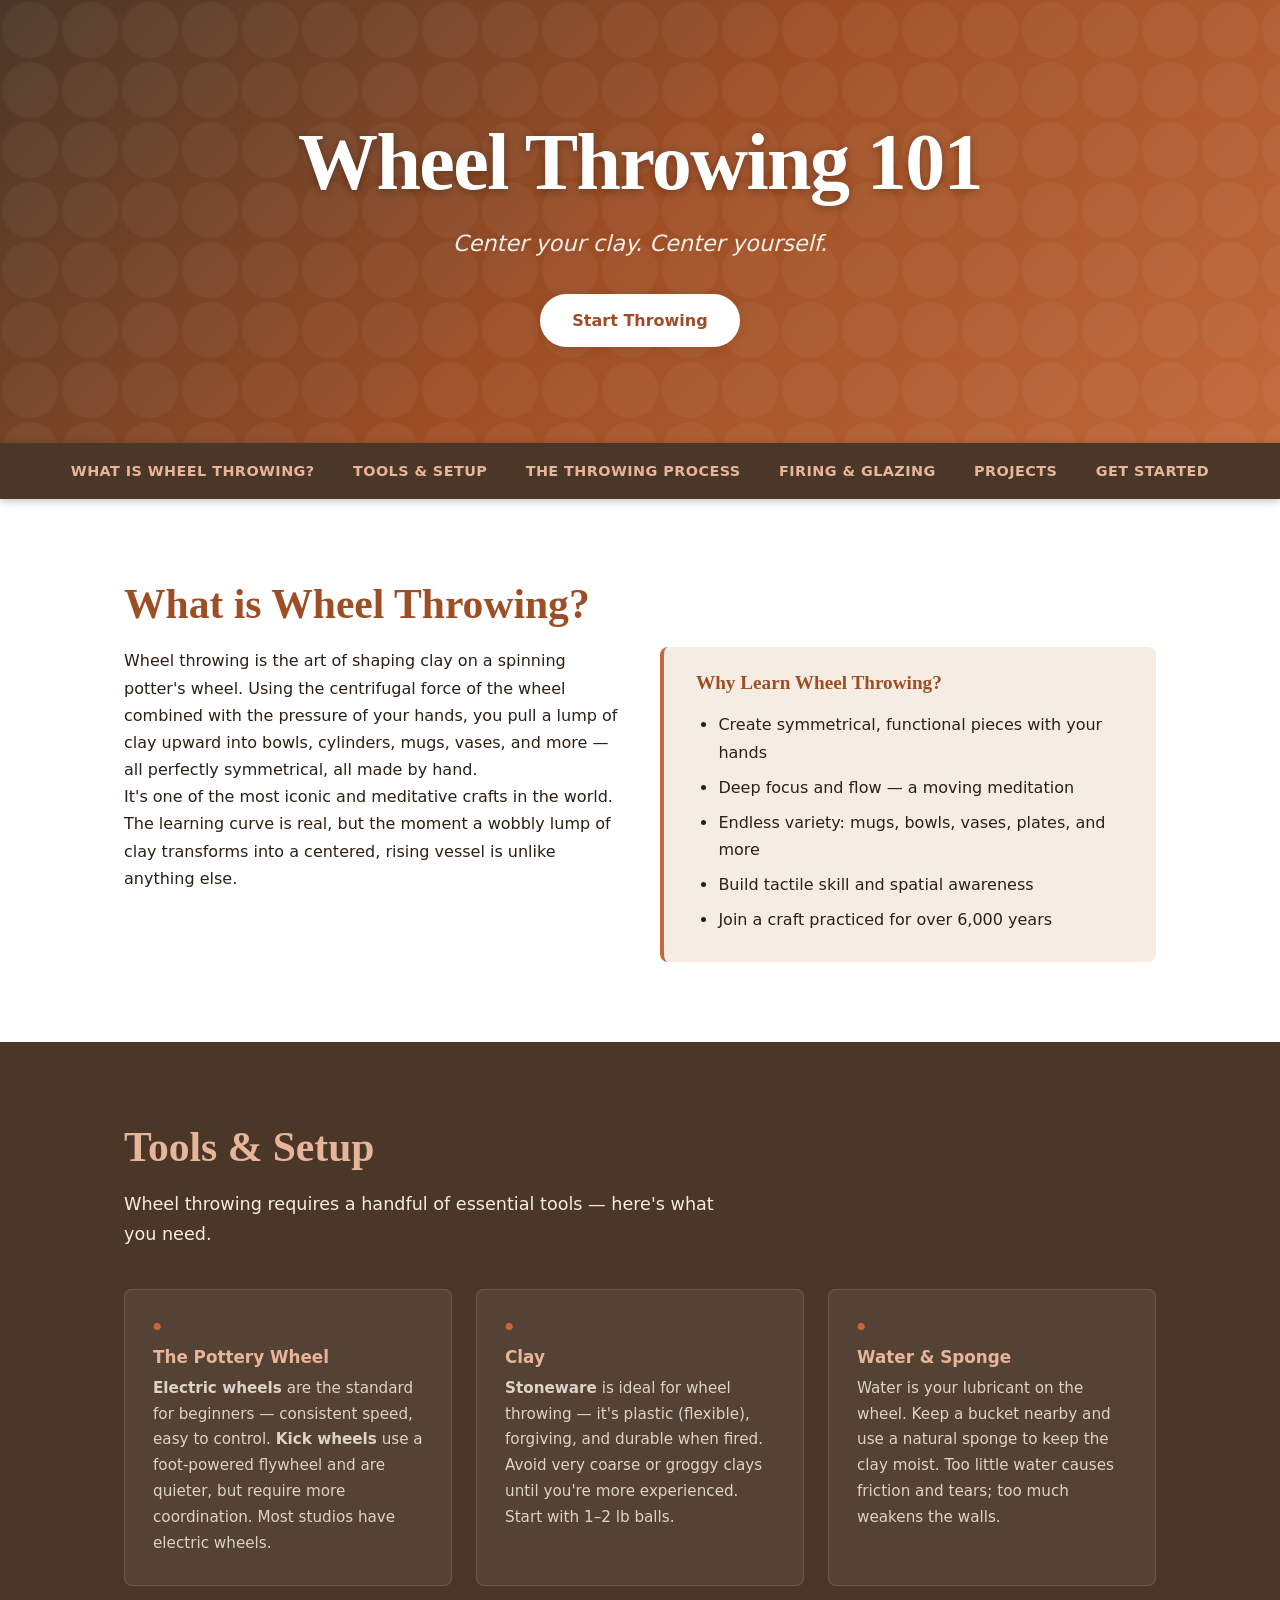
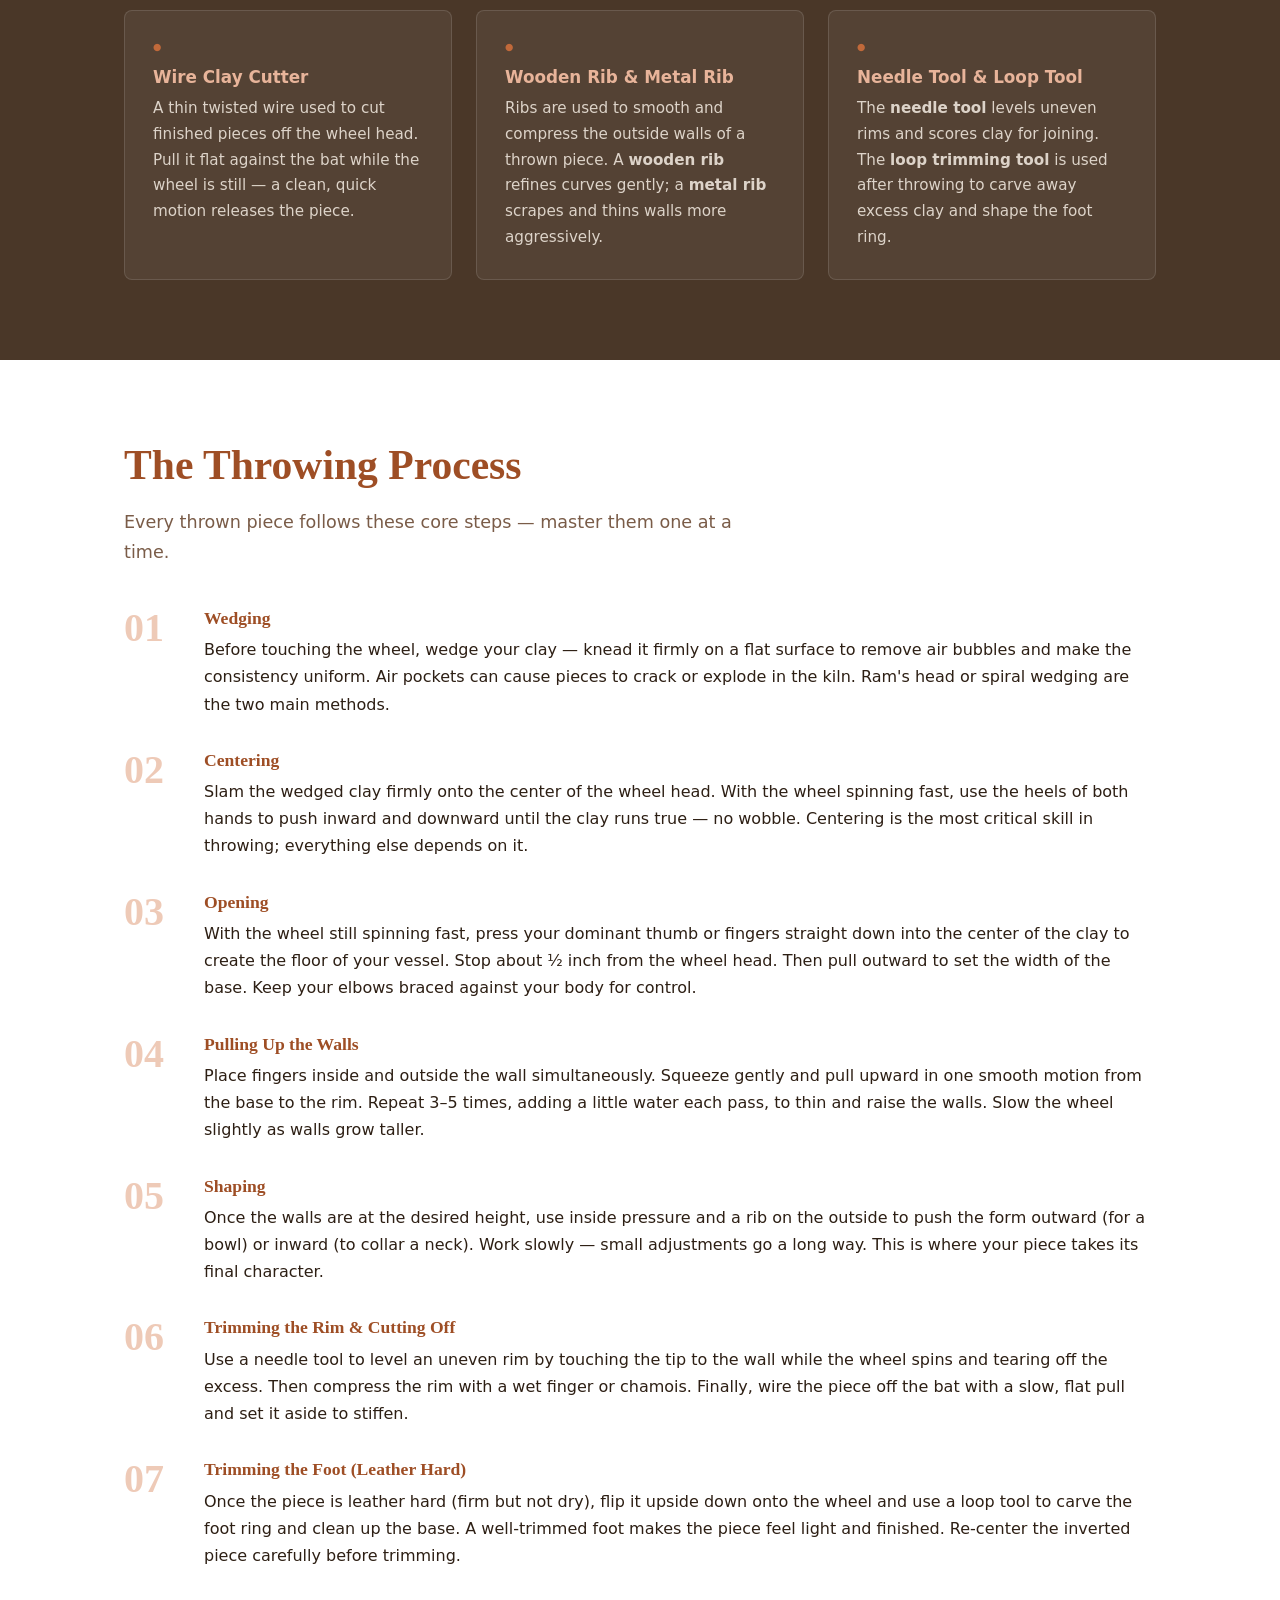
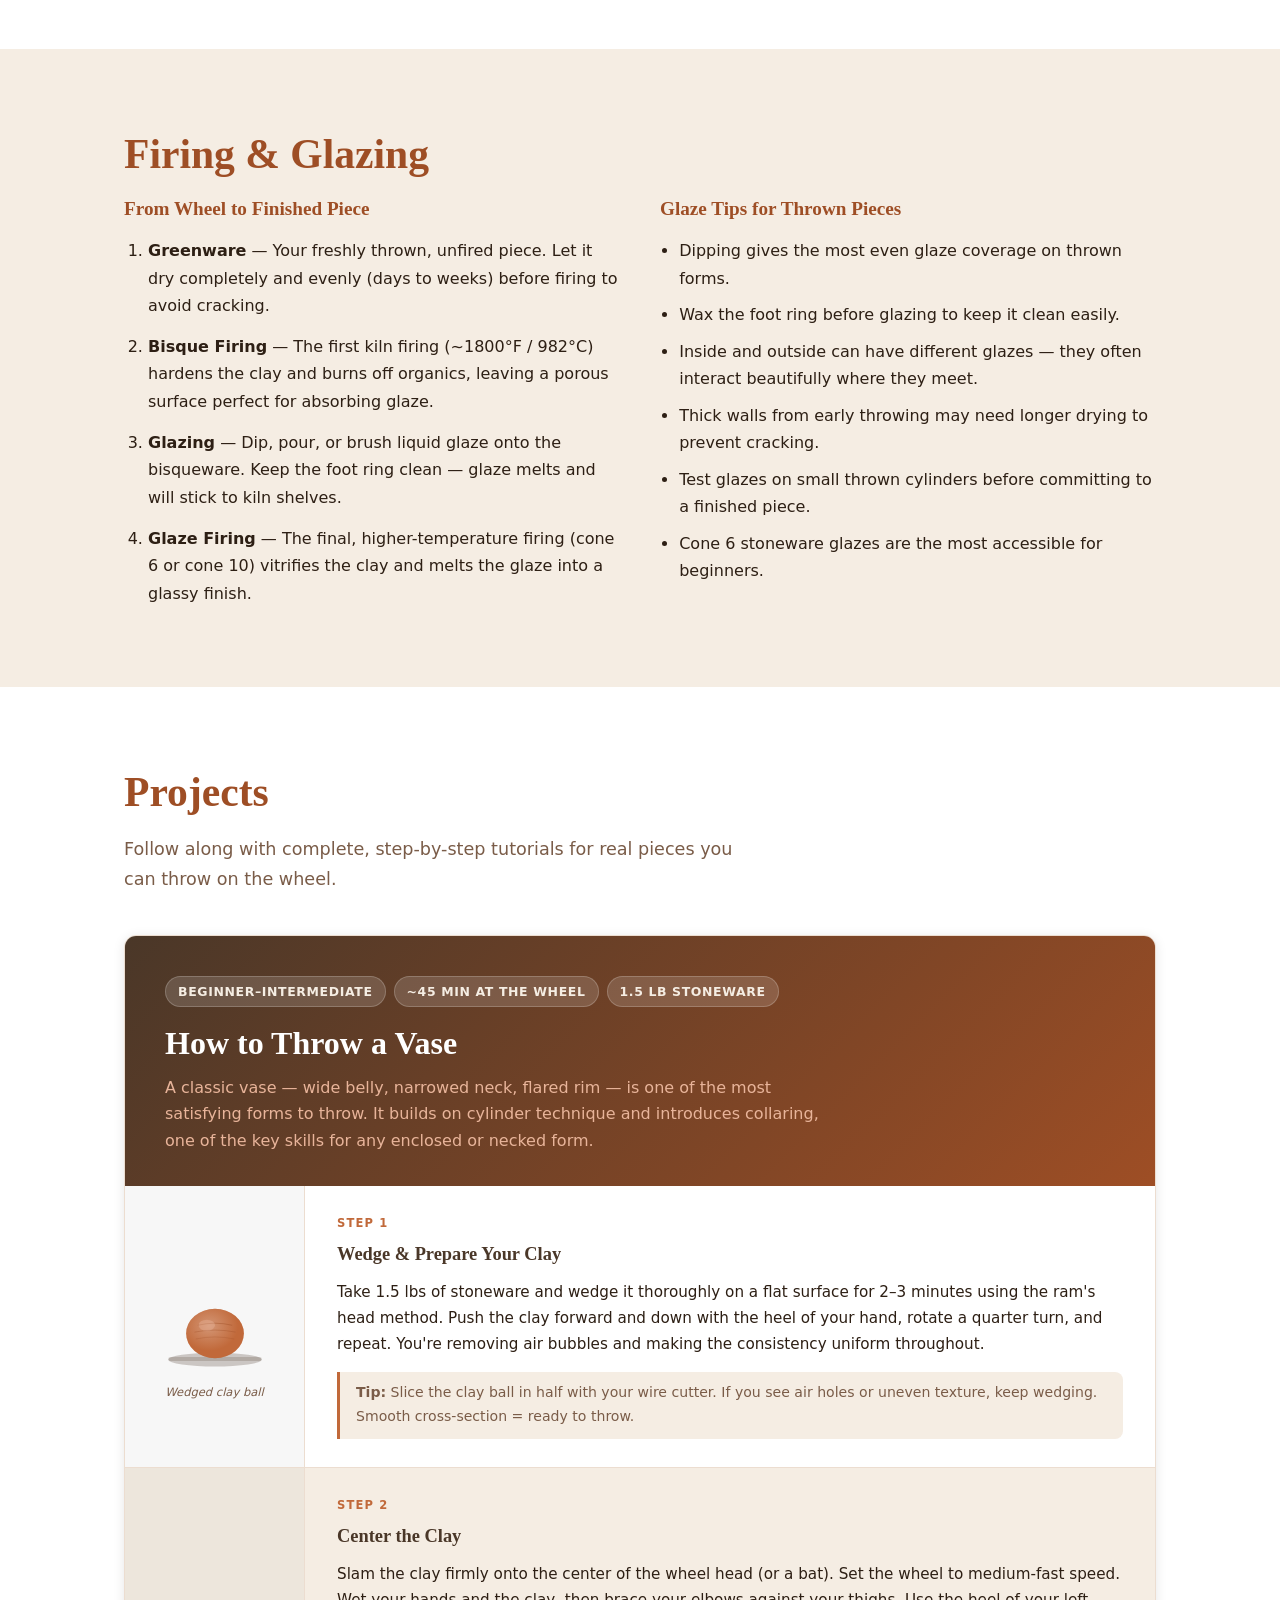
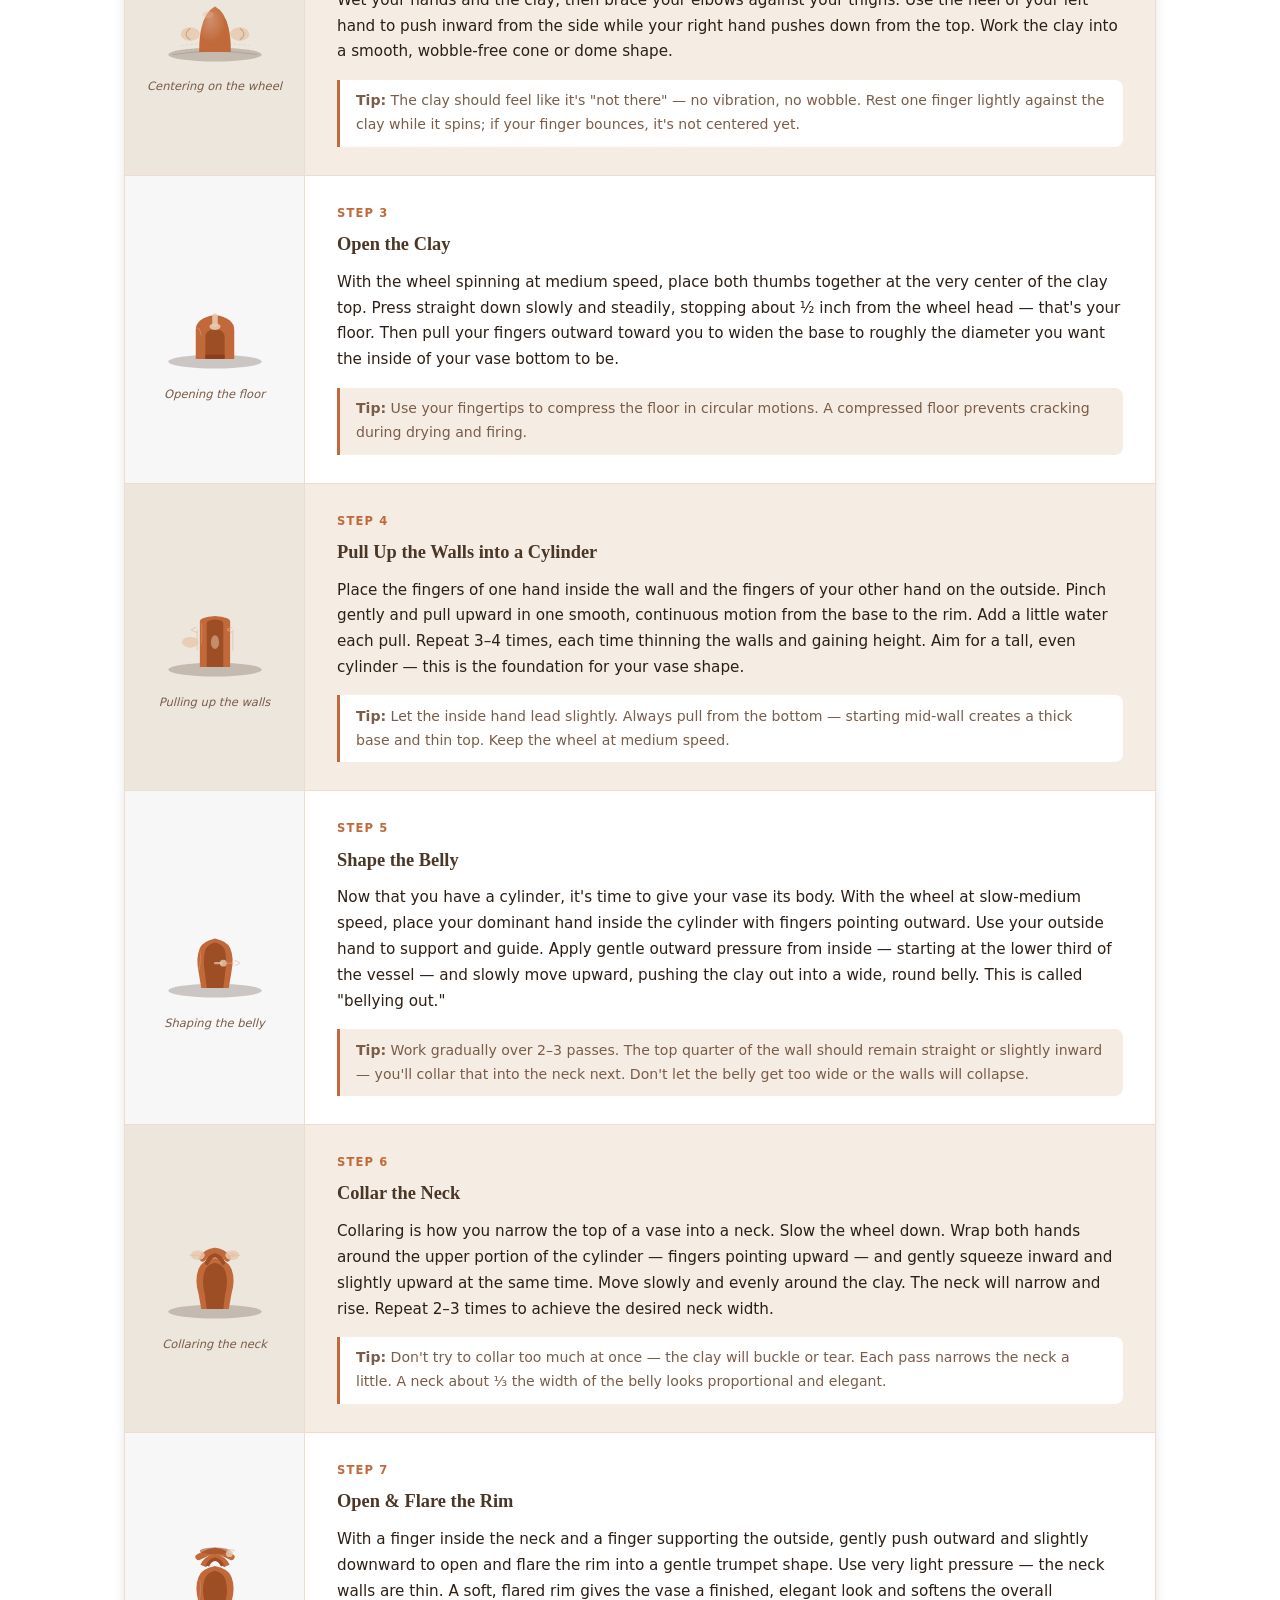
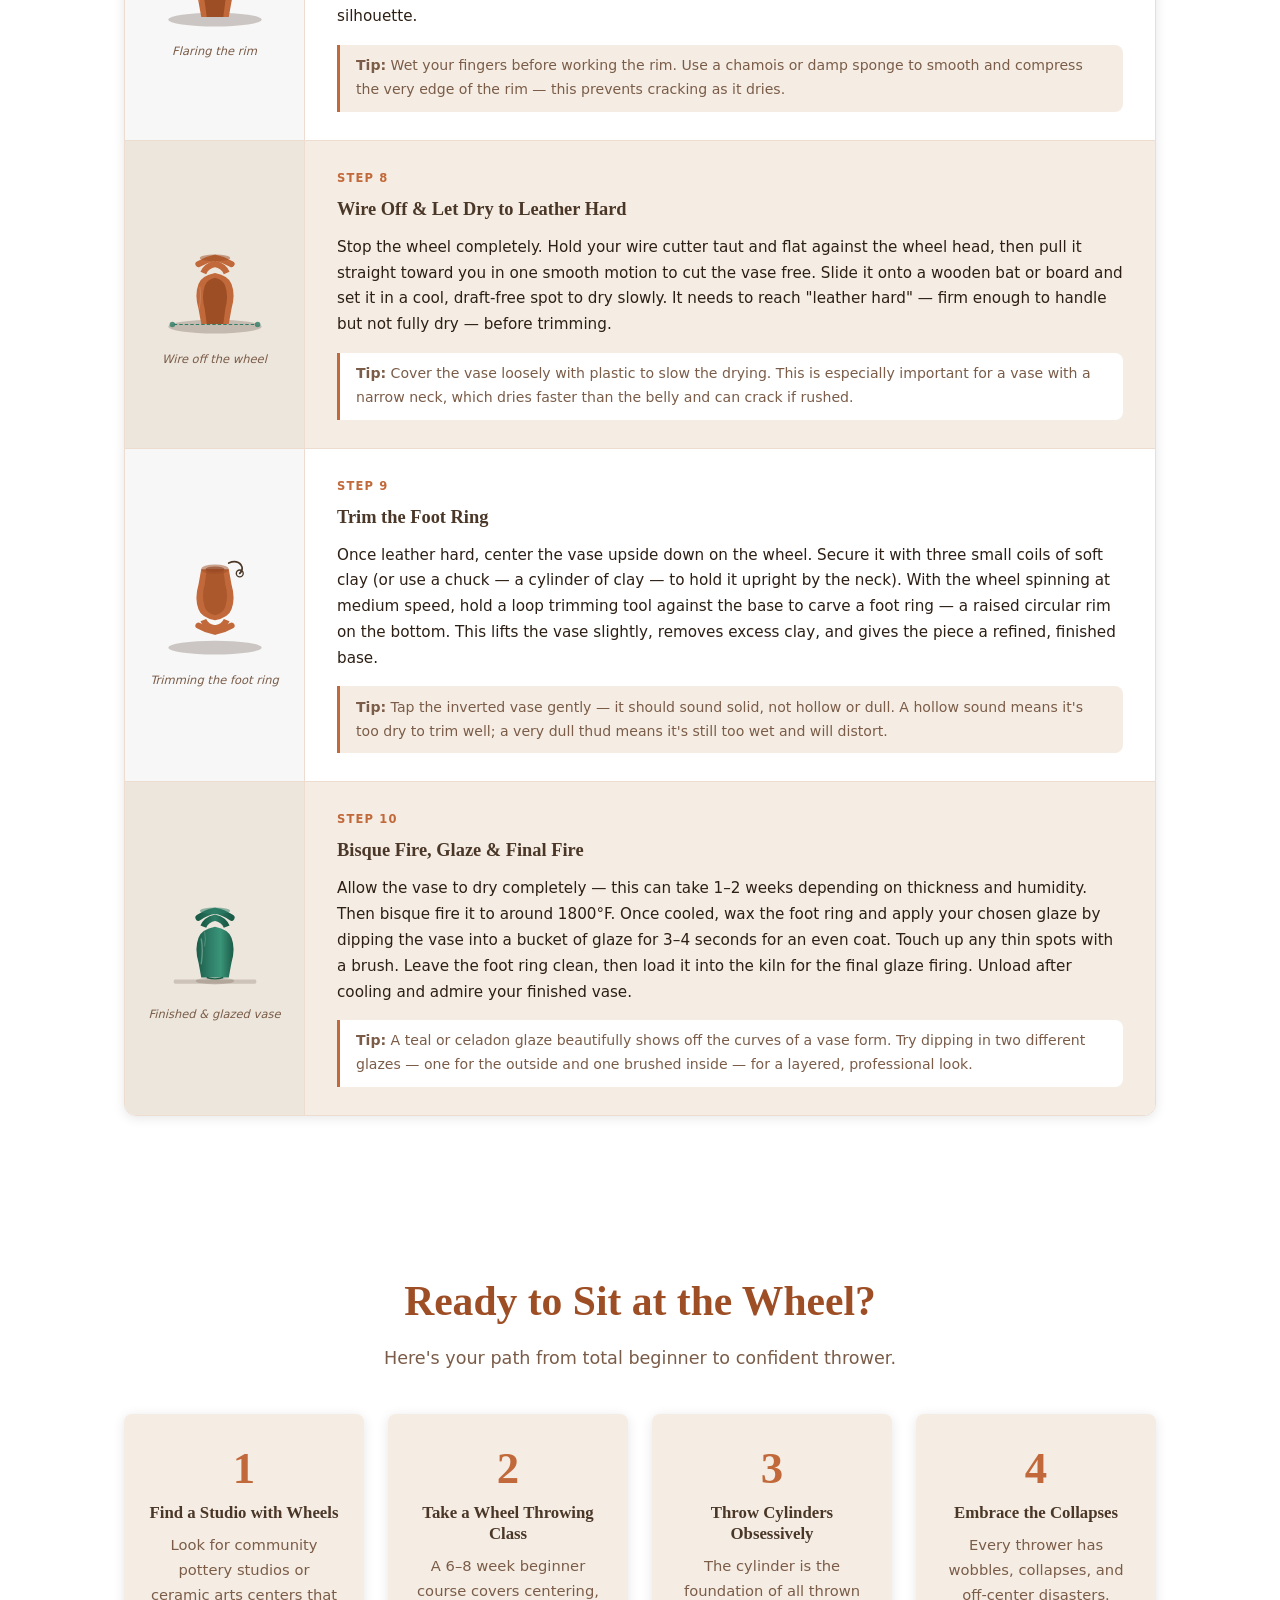
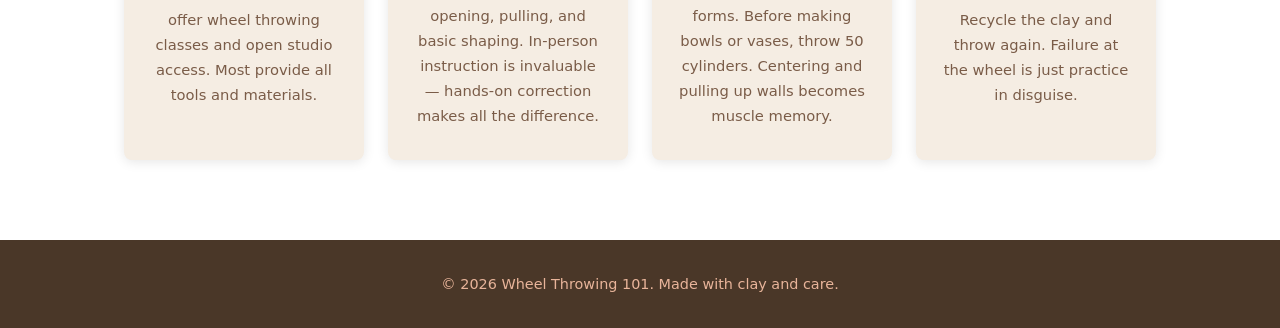
==== commit 4ffe2574: "Revert "Rename Projects to Tutorials, move vase tutorial to its own page" This reverts commit 5add40" ====
--- a/index.html
+++ b/index.html
@@ -24,7 +24,7 @@
       <li><a href="#tools">Tools &amp; Setup</a></li>
       <li><a href="#techniques">The Throwing Process</a></li>
       <li><a href="#firing">Firing &amp; Glazing</a></li>
-      <li><a href="#tutorials">Tutorials</a></li>
+      <li><a href="#projects">Projects</a></li>
       <li><a href="#get-started">Get Started</a></li>
     </ul>
   </nav>
@@ -182,58 +182,441 @@
       </div>
     </section>
 
-    <!-- Tutorials -->
-    <section id="tutorials" class="section section-light">
+    <!-- Projects -->
+    <section id="projects" class="section section-light">
       <div class="container">
-        <h2>Tutorials</h2>
+        <h2>Projects</h2>
         <p class="section-intro">Follow along with complete, step-by-step tutorials for real pieces you can throw on the wheel.</p>
 
-        <div class="tutorial-card-grid">
-
-          <!-- Vase Card -->
-          <a href="tutorials/vase.html" class="tutorial-card">
-            <div class="tutorial-card-visual">
-              <svg viewBox="0 0 160 200" xmlns="http://www.w3.org/2000/svg" aria-label="Finished glazed vase">
-                <ellipse cx="80" cy="192" rx="38" ry="7" fill="#4a3728" opacity="0.18"/>
-                <path d="M60 188 L56 166 Q50 146 56 130 Q60 118 80 114 Q100 118 104 130 Q110 146 104 166 L100 188 Z" fill="url(#cardGlaze)"/>
-                <path d="M63 114 Q67 104 80 101 Q93 104 97 114" stroke="url(#cardGlazeNeck)" stroke-width="9" fill="none" stroke-linecap="butt"/>
-                <path d="M56 101 Q68 93 80 91 Q92 93 104 101" stroke="url(#cardGlazeNeck)" stroke-width="9" fill="none" stroke-linecap="round"/>
-                <ellipse cx="80" cy="91" rx="22" ry="5" fill="#2e7d67" opacity="0.45"/>
-                <path d="M60 132 Q63 148 60 168" stroke="#ffffff" stroke-width="2" fill="none" opacity="0.25" stroke-linecap="round"/>
-                <path d="M68 188 Q80 192 92 188" stroke="#1a5c47" stroke-width="2" fill="none"/>
-                <defs>
-                  <linearGradient id="cardGlaze" x1="0%" y1="0%" x2="100%" y2="0%">
-                    <stop offset="0%" stop-color="#1a5c47"/>
-                    <stop offset="40%" stop-color="#2e7d67"/>
-                    <stop offset="100%" stop-color="#1a5c47"/>
-                  </linearGradient>
-                  <linearGradient id="cardGlazeNeck" x1="0%" y1="0%" x2="100%" y2="0%">
-                    <stop offset="0%" stop-color="#1a5c47"/>
-                    <stop offset="50%" stop-color="#2e7d67"/>
-                    <stop offset="100%" stop-color="#1a5c47"/>
-                  </linearGradient>
-                </defs>
-              </svg>
-            </div>
-            <div class="tutorial-card-body">
-              <div class="tutorial-card-tags">
-                <span class="project-tag">Beginner–Intermediate</span>
-                <span class="project-tag">10 Steps</span>
-              </div>
-              <h3>How to Throw a Vase</h3>
-              <p>Master centering, bellying out, collaring a neck, and flaring a rim. A fundamental closed form with beautiful results.</p>
-              <span class="tutorial-card-cta">Start Tutorial &#8594;</span>
-            </div>
-          </a>
-
-        </div><!-- end tutorial-card-grid -->
-
-        <!-- placeholder: more tutorials coming -->
-        <p class="section-outro">More tutorials coming soon.</p>
-
+        <!-- Vase Project -->
+        <div class="project-card">
+          <div class="project-header">
+            <div class="project-meta">
+              <span class="project-tag">Beginner–Intermediate</span>
+              <span class="project-tag">~45 min at the wheel</span>
+              <span class="project-tag">1.5 lb stoneware</span>
+            </div>
+            <h3 class="project-title">How to Throw a Vase</h3>
+            <p class="project-desc">A classic vase — wide belly, narrowed neck, flared rim — is one of the most satisfying forms to throw. It builds on cylinder technique and introduces collaring, one of the key skills for any enclosed or necked form.</p>
+          </div>
+
+          <div class="tutorial-steps">
+
+            <!-- Step 1 -->
+            <div class="tutorial-step">
+              <div class="step-visual">
+                <svg viewBox="0 0 160 180" xmlns="http://www.w3.org/2000/svg" aria-label="Ball of wedged clay">
+                  <!-- Wheel head -->
+                  <ellipse cx="80" cy="158" rx="68" ry="10" fill="#4a3728" opacity="0.25"/>
+                  <rect x="12" y="154" width="136" height="6" rx="3" fill="#4a3728" opacity="0.2"/>
+                  <!-- Clay ball -->
+                  <ellipse cx="80" cy="120" rx="42" ry="36" fill="#c1693a"/>
+                  <ellipse cx="80" cy="120" rx="42" ry="36" fill="url(#clayShine)" opacity="0.3"/>
+                  <!-- Surface texture lines -->
+                  <path d="M55 108 Q80 102 105 108" stroke="#9e4e25" stroke-width="1.2" fill="none" opacity="0.5"/>
+                  <path d="M50 118 Q80 112 110 118" stroke="#9e4e25" stroke-width="1.2" fill="none" opacity="0.4"/>
+                  <path d="M52 128 Q80 122 108 128" stroke="#9e4e25" stroke-width="1.2" fill="none" opacity="0.3"/>
+                  <!-- Highlight -->
+                  <ellipse cx="68" cy="108" rx="12" ry="8" fill="#e8b49a" opacity="0.4"/>
+                  <defs>
+                    <radialGradient id="clayShine" cx="40%" cy="35%">
+                      <stop offset="0%" stop-color="#fff"/>
+                      <stop offset="100%" stop-color="#c1693a"/>
+                    </radialGradient>
+                  </defs>
+                </svg>
+                <p class="visual-caption">Wedged clay ball</p>
+              </div>
+              <div class="step-content">
+                <div class="step-label">Step 1</div>
+                <h4>Wedge &amp; Prepare Your Clay</h4>
+                <p>Take 1.5 lbs of stoneware and wedge it thoroughly on a flat surface for 2–3 minutes using the ram's head method. Push the clay forward and down with the heel of your hand, rotate a quarter turn, and repeat. You're removing air bubbles and making the consistency uniform throughout.</p>
+                <div class="step-tip">
+                  <strong>Tip:</strong> Slice the clay ball in half with your wire cutter. If you see air holes or uneven texture, keep wedging. Smooth cross-section = ready to throw.
+                </div>
+              </div>
+            </div>
+
+            <!-- Step 2 -->
+            <div class="tutorial-step">
+              <div class="step-visual">
+                <svg viewBox="0 0 160 180" xmlns="http://www.w3.org/2000/svg" aria-label="Centering clay on wheel">
+                  <!-- Wheel head with motion lines -->
+                  <ellipse cx="80" cy="158" rx="68" ry="10" fill="#4a3728" opacity="0.25"/>
+                  <path d="M18 158 Q80 148 142 158" stroke="#4a3728" stroke-width="0.8" fill="none" opacity="0.3"/>
+                  <!-- Spin motion arcs -->
+                  <path d="M30 145 Q80 138 130 145" stroke="#c1693a" stroke-width="1" fill="none" opacity="0.2" stroke-dasharray="4 3"/>
+                  <path d="M22 153 Q80 144 138 153" stroke="#c1693a" stroke-width="1" fill="none" opacity="0.15" stroke-dasharray="4 3"/>
+                  <!-- Centered cone shape -->
+                  <path d="M57 154 Q57 100 80 88 Q103 100 103 154 Z" fill="#c1693a"/>
+                  <path d="M57 154 Q57 100 80 88 Q103 100 103 154 Z" fill="url(#coneShine)" opacity="0.25"/>
+                  <!-- Hands pressing inward -->
+                  <ellipse cx="44" cy="128" rx="14" ry="10" fill="#e8c9b0" opacity="0.85"/>
+                  <path d="M44 120 Q38 124 38 128 Q38 133 44 136" stroke="#c8a07a" stroke-width="1.5" fill="none"/>
+                  <ellipse cx="116" cy="128" rx="14" ry="10" fill="#e8c9b0" opacity="0.85"/>
+                  <path d="M116 120 Q122 124 122 128 Q122 133 116 136" stroke="#c8a07a" stroke-width="1.5" fill="none"/>
+                  <!-- Highlight -->
+                  <ellipse cx="70" cy="100" rx="8" ry="5" fill="#e8b49a" opacity="0.35"/>
+                  <defs>
+                    <radialGradient id="coneShine" cx="35%" cy="30%">
+                      <stop offset="0%" stop-color="#fff"/>
+                      <stop offset="100%" stop-color="#c1693a"/>
+                    </radialGradient>
+                  </defs>
+                </svg>
+                <p class="visual-caption">Centering on the wheel</p>
+              </div>
+              <div class="step-content">
+                <div class="step-label">Step 2</div>
+                <h4>Center the Clay</h4>
+                <p>Slam the clay firmly onto the center of the wheel head (or a bat). Set the wheel to medium-fast speed. Wet your hands and the clay, then brace your elbows against your thighs. Use the heel of your left hand to push inward from the side while your right hand pushes down from the top. Work the clay into a smooth, wobble-free cone or dome shape.</p>
+                <div class="step-tip">
+                  <strong>Tip:</strong> The clay should feel like it's "not there" — no vibration, no wobble. Rest one finger lightly against the clay while it spins; if your finger bounces, it's not centered yet.
+                </div>
+              </div>
+            </div>
+
+            <!-- Step 3 -->
+            <div class="tutorial-step">
+              <div class="step-visual">
+                <svg viewBox="0 0 160 180" xmlns="http://www.w3.org/2000/svg" aria-label="Opening the clay">
+                  <!-- Wheel head -->
+                  <ellipse cx="80" cy="158" rx="68" ry="10" fill="#4a3728" opacity="0.25"/>
+                  <!-- Clay cross-section with opening -->
+                  <path d="M52 154 L52 112 Q52 94 80 90 Q108 94 108 112 L108 154 Z" fill="#c1693a"/>
+                  <!-- Interior hollow -->
+                  <path d="M66 154 L66 122 Q66 112 80 110 Q94 112 94 122 L94 154 Z" fill="#9e4e25"/>
+                  <!-- Floor of vessel -->
+                  <rect x="66" y="148" width="28" height="6" rx="1" fill="#8a3e1a"/>
+                  <!-- Finger pressing down -->
+                  <ellipse cx="80" cy="107" rx="8" ry="5" fill="#e8c9b0" opacity="0.9"/>
+                  <rect x="76" y="88" width="8" height="20" rx="4" fill="#e8c9b0" opacity="0.9"/>
+                  <!-- Highlight on clay walls -->
+                  <path d="M54 110 Q58 108 60 120" stroke="#e8b49a" stroke-width="1.5" fill="none" opacity="0.4"/>
+                </svg>
+                <p class="visual-caption">Opening the floor</p>
+              </div>
+              <div class="step-content">
+                <div class="step-label">Step 3</div>
+                <h4>Open the Clay</h4>
+                <p>With the wheel spinning at medium speed, place both thumbs together at the very center of the clay top. Press straight down slowly and steadily, stopping about ½ inch from the wheel head — that's your floor. Then pull your fingers outward toward you to widen the base to roughly the diameter you want the inside of your vase bottom to be.</p>
+                <div class="step-tip">
+                  <strong>Tip:</strong> Use your fingertips to compress the floor in circular motions. A compressed floor prevents cracking during drying and firing.
+                </div>
+              </div>
+            </div>
+
+            <!-- Step 4 -->
+            <div class="tutorial-step">
+              <div class="step-visual">
+                <svg viewBox="0 0 160 180" xmlns="http://www.w3.org/2000/svg" aria-label="Pulling up cylinder walls">
+                  <!-- Wheel head -->
+                  <ellipse cx="80" cy="158" rx="68" ry="10" fill="#4a3728" opacity="0.25"/>
+                  <!-- Cylinder walls -->
+                  <path d="M58 154 L58 88 Q58 82 80 80 Q102 82 102 88 L102 154 Z" fill="#c1693a"/>
+                  <!-- Interior -->
+                  <path d="M68 154 L68 90 Q68 86 80 85 Q92 86 92 90 L92 154 Z" fill="#9e4e25"/>
+                  <!-- Upward motion arrows on walls -->
+                  <path d="M54 130 L54 100" stroke="#e8b49a" stroke-width="1.5" fill="none" opacity="0.6" marker-end="url(#arrowUp)"/>
+                  <path d="M106 130 L106 100" stroke="#e8b49a" stroke-width="1.5" fill="none" opacity="0.6" marker-end="url(#arrowUp)"/>
+                  <!-- Outside hand (rib) -->
+                  <ellipse cx="44" cy="118" rx="12" ry="8" fill="#e8c9b0" opacity="0.85"/>
+                  <!-- Inside hand suggestion -->
+                  <ellipse cx="80" cy="118" rx="6" ry="10" fill="#e8c9b0" opacity="0.5"/>
+                  <!-- Highlight -->
+                  <path d="M60 90 Q62 100 60 120" stroke="#e8b49a" stroke-width="1.5" fill="none" opacity="0.35"/>
+                  <defs>
+                    <marker id="arrowUp" markerWidth="6" markerHeight="6" refX="3" refY="6" orient="auto">
+                      <path d="M0,6 L3,0 L6,6" fill="none" stroke="#e8b49a" stroke-width="1"/>
+                    </marker>
+                  </defs>
+                </svg>
+                <p class="visual-caption">Pulling up the walls</p>
+              </div>
+              <div class="step-content">
+                <div class="step-label">Step 4</div>
+                <h4>Pull Up the Walls into a Cylinder</h4>
+                <p>Place the fingers of one hand inside the wall and the fingers of your other hand on the outside. Pinch gently and pull upward in one smooth, continuous motion from the base to the rim. Add a little water each pull. Repeat 3–4 times, each time thinning the walls and gaining height. Aim for a tall, even cylinder — this is the foundation for your vase shape.</p>
+                <div class="step-tip">
+                  <strong>Tip:</strong> Let the inside hand lead slightly. Always pull from the bottom — starting mid-wall creates a thick base and thin top. Keep the wheel at medium speed.
+                </div>
+              </div>
+            </div>
+
+            <!-- Step 5 -->
+            <div class="tutorial-step">
+              <div class="step-visual">
+                <svg viewBox="0 0 160 180" xmlns="http://www.w3.org/2000/svg" aria-label="Bellying out the vase body">
+                  <!-- Wheel head -->
+                  <ellipse cx="80" cy="158" rx="68" ry="10" fill="#4a3728" opacity="0.25"/>
+                  <!-- Bellied vase profile -->
+                  <path d="M60 154
+                           L56 130
+                           Q52 110 58 96
+                           Q62 86 80 82
+                           Q98 86 102 96
+                           Q108 110 104 130
+                           L100 154 Z" fill="#c1693a"/>
+                  <!-- Interior -->
+                  <path d="M68 154
+                           L65 130
+                           Q62 112 66 98
+                           Q70 90 80 88
+                           Q90 90 94 98
+                           Q98 112 95 130
+                           L92 154 Z" fill="#9e4e25"/>
+                  <!-- Inside finger pushing out -->
+                  <path d="M80 118 L90 118" stroke="#e8c9b0" stroke-width="3" stroke-linecap="round" opacity="0.7"/>
+                  <circle cx="92" cy="118" r="5" fill="#e8c9b0" opacity="0.8"/>
+                  <!-- Outward arrow -->
+                  <path d="M96 118 L108 118" stroke="#e8b49a" stroke-width="1.5" fill="none" opacity="0.5" marker-end="url(#arrowRight)"/>
+                  <!-- Highlight -->
+                  <path d="M58 100 Q60 110 57 128" stroke="#e8b49a" stroke-width="1.5" fill="none" opacity="0.35"/>
+                  <defs>
+                    <marker id="arrowRight" markerWidth="6" markerHeight="6" refX="0" refY="3" orient="auto">
+                      <path d="M0,0 L6,3 L0,6" fill="none" stroke="#e8b49a" stroke-width="1"/>
+                    </marker>
+                  </defs>
+                </svg>
+                <p class="visual-caption">Shaping the belly</p>
+              </div>
+              <div class="step-content">
+                <div class="step-label">Step 5</div>
+                <h4>Shape the Belly</h4>
+                <p>Now that you have a cylinder, it's time to give your vase its body. With the wheel at slow-medium speed, place your dominant hand inside the cylinder with fingers pointing outward. Use your outside hand to support and guide. Apply gentle outward pressure from inside — starting at the lower third of the vessel — and slowly move upward, pushing the clay out into a wide, round belly. This is called "bellying out."</p>
+                <div class="step-tip">
+                  <strong>Tip:</strong> Work gradually over 2–3 passes. The top quarter of the wall should remain straight or slightly inward — you'll collar that into the neck next. Don't let the belly get too wide or the walls will collapse.
+                </div>
+              </div>
+            </div>
+
+            <!-- Step 6 -->
+            <div class="tutorial-step">
+              <div class="step-visual">
+                <svg viewBox="0 0 160 180" xmlns="http://www.w3.org/2000/svg" aria-label="Collaring the neck">
+                  <!-- Wheel head -->
+                  <ellipse cx="80" cy="158" rx="68" ry="10" fill="#4a3728" opacity="0.25"/>
+                  <!-- Vase with neck forming -->
+                  <path d="M60 154
+                           L56 132
+                           Q50 112 56 96
+                           Q60 84 80 80
+                           Q100 84 104 96
+                           Q110 112 104 132
+                           L100 154 Z" fill="#c1693a"/>
+                  <!-- Neck narrowing -->
+                  <path d="M62 80 Q68 72 80 70 Q92 72 98 80" stroke="#c1693a" stroke-width="10" fill="none" stroke-linecap="round"/>
+                  <!-- Interior -->
+                  <path d="M68 154 L65 132 Q60 114 65 99 Q68 90 80 87 Q92 90 95 99 Q100 114 95 132 L92 154 Z" fill="#9e4e25"/>
+                  <!-- Neck interior -->
+                  <path d="M68 87 Q72 78 80 76 Q88 78 92 87" stroke="#9e4e25" stroke-width="6" fill="none" stroke-linecap="round"/>
+                  <!-- Hands collaring inward -->
+                  <ellipse cx="55" cy="76" rx="10" ry="7" fill="#e8c9b0" opacity="0.85"/>
+                  <ellipse cx="105" cy="76" rx="10" ry="7" fill="#e8c9b0" opacity="0.85"/>
+                  <!-- Inward arrows -->
+                  <path d="M43 76 L58 76" stroke="#e8b49a" stroke-width="1.5" fill="none" opacity="0.5" marker-end="url(#arrowRightSmall)"/>
+                  <path d="M117 76 L102 76" stroke="#e8b49a" stroke-width="1.5" fill="none" opacity="0.5" marker-end="url(#arrowLeftSmall)"/>
+                  <defs>
+                    <marker id="arrowRightSmall" markerWidth="5" markerHeight="5" refX="0" refY="2.5" orient="auto">
+                      <path d="M0,0 L5,2.5 L0,5" fill="none" stroke="#e8b49a" stroke-width="1"/>
+                    </marker>
+                    <marker id="arrowLeftSmall" markerWidth="5" markerHeight="5" refX="5" refY="2.5" orient="auto">
+                      <path d="M5,0 L0,2.5 L5,5" fill="none" stroke="#e8b49a" stroke-width="1"/>
+                    </marker>
+                  </defs>
+                </svg>
+                <p class="visual-caption">Collaring the neck</p>
+              </div>
+              <div class="step-content">
+                <div class="step-label">Step 6</div>
+                <h4>Collar the Neck</h4>
+                <p>Collaring is how you narrow the top of a vase into a neck. Slow the wheel down. Wrap both hands around the upper portion of the cylinder — fingers pointing upward — and gently squeeze inward and slightly upward at the same time. Move slowly and evenly around the clay. The neck will narrow and rise. Repeat 2–3 times to achieve the desired neck width.</p>
+                <div class="step-tip">
+                  <strong>Tip:</strong> Don't try to collar too much at once — the clay will buckle or tear. Each pass narrows the neck a little. A neck about ⅓ the width of the belly looks proportional and elegant.
+                </div>
+              </div>
+            </div>
+
+            <!-- Step 7 -->
+            <div class="tutorial-step">
+              <div class="step-visual">
+                <svg viewBox="0 0 160 180" xmlns="http://www.w3.org/2000/svg" aria-label="Flaring the rim">
+                  <!-- Wheel head -->
+                  <ellipse cx="80" cy="158" rx="68" ry="10" fill="#4a3728" opacity="0.25"/>
+                  <!-- Full vase with flared rim -->
+                  <!-- Body -->
+                  <path d="M60 154
+                           L56 132
+                           Q50 112 56 96
+                           Q60 84 80 80
+                           Q100 84 104 96
+                           Q110 112 104 132
+                           L100 154 Z" fill="#c1693a"/>
+                  <!-- Neck -->
+                  <path d="M63 80 Q67 70 80 67 Q93 70 97 80" stroke="#c1693a" stroke-width="9" fill="none" stroke-linecap="butt"/>
+                  <!-- Flared rim -->
+                  <path d="M56 67 Q68 60 80 58 Q92 60 104 67" stroke="#c1693a" stroke-width="9" fill="none" stroke-linecap="round"/>
+                  <!-- Interior neck -->
+                  <path d="M69 80 Q72 72 80 70 Q88 72 91 80" stroke="#9e4e25" stroke-width="5" fill="none"/>
+                  <!-- Rim opening -->
+                  <ellipse cx="80" cy="58" rx="22" ry="5" fill="#9e4e25" opacity="0.6"/>
+                  <!-- Interior body -->
+                  <path d="M68 154 L65 132 Q60 114 65 99 Q68 90 80 87 Q92 90 95 99 Q100 114 95 132 L92 154 Z" fill="#9e4e25"/>
+                  <!-- Finger flaring the rim outward -->
+                  <circle cx="101" cy="62" r="5" fill="#e8c9b0" opacity="0.85"/>
+                  <path d="M99 57 Q104 55 108 58" stroke="#e8c9b0" stroke-width="2" fill="none" stroke-linecap="round" opacity="0.7"/>
+                  <!-- Highlight -->
+                  <path d="M58 100 Q60 115 57 132" stroke="#e8b49a" stroke-width="1.5" fill="none" opacity="0.3"/>
+                </svg>
+                <p class="visual-caption">Flaring the rim</p>
+              </div>
+              <div class="step-content">
+                <div class="step-label">Step 7</div>
+                <h4>Open &amp; Flare the Rim</h4>
+                <p>With a finger inside the neck and a finger supporting the outside, gently push outward and slightly downward to open and flare the rim into a gentle trumpet shape. Use very light pressure — the neck walls are thin. A soft, flared rim gives the vase a finished, elegant look and softens the overall silhouette.</p>
+                <div class="step-tip">
+                  <strong>Tip:</strong> Wet your fingers before working the rim. Use a chamois or damp sponge to smooth and compress the very edge of the rim — this prevents cracking as it dries.
+                </div>
+              </div>
+            </div>
+
+            <!-- Step 8 -->
+            <div class="tutorial-step">
+              <div class="step-visual">
+                <svg viewBox="0 0 160 180" xmlns="http://www.w3.org/2000/svg" aria-label="Wire cutting the vase off the wheel">
+                  <!-- Wheel head -->
+                  <ellipse cx="80" cy="158" rx="68" ry="10" fill="#4a3728" opacity="0.25"/>
+                  <!-- Completed vase on wheel -->
+                  <path d="M60 154
+                           L56 132
+                           Q50 112 56 96
+                           Q60 84 80 80
+                           Q100 84 104 96
+                           Q110 112 104 132
+                           L100 154 Z" fill="#c1693a"/>
+                  <path d="M63 80 Q67 70 80 67 Q93 70 97 80" stroke="#c1693a" stroke-width="9" fill="none" stroke-linecap="butt"/>
+                  <path d="M56 67 Q68 60 80 58 Q92 60 104 67" stroke="#c1693a" stroke-width="9" fill="none" stroke-linecap="round"/>
+                  <ellipse cx="80" cy="58" rx="22" ry="5" fill="#9e4e25" opacity="0.5"/>
+                  <path d="M68 154 L65 132 Q60 114 65 99 Q68 90 80 87 Q92 90 95 99 Q100 114 95 132 L92 154 Z" fill="#9e4e25"/>
+                  <!-- Wire cutter line -->
+                  <line x1="20" y1="155" x2="140" y2="155" stroke="#2e7d67" stroke-width="1.5" stroke-dasharray="5 3"/>
+                  <!-- Wire handles -->
+                  <circle cx="18" cy="155" r="4" fill="#2e7d67" opacity="0.8"/>
+                  <circle cx="142" cy="155" r="4" fill="#2e7d67" opacity="0.8"/>
+                  <!-- Highlight -->
+                  <path d="M58 100 Q60 115 57 132" stroke="#e8b49a" stroke-width="1.5" fill="none" opacity="0.3"/>
+                </svg>
+                <p class="visual-caption">Wire off the wheel</p>
+              </div>
+              <div class="step-content">
+                <div class="step-label">Step 8</div>
+                <h4>Wire Off &amp; Let Dry to Leather Hard</h4>
+                <p>Stop the wheel completely. Hold your wire cutter taut and flat against the wheel head, then pull it straight toward you in one smooth motion to cut the vase free. Slide it onto a wooden bat or board and set it in a cool, draft-free spot to dry slowly. It needs to reach "leather hard" — firm enough to handle but not fully dry — before trimming.</p>
+                <div class="step-tip">
+                  <strong>Tip:</strong> Cover the vase loosely with plastic to slow the drying. This is especially important for a vase with a narrow neck, which dries faster than the belly and can crack if rushed.
+                </div>
+              </div>
+            </div>
+
+            <!-- Step 9 -->
+            <div class="tutorial-step">
+              <div class="step-visual">
+                <svg viewBox="0 0 160 180" xmlns="http://www.w3.org/2000/svg" aria-label="Trimming the foot ring">
+                  <!-- Wheel head -->
+                  <ellipse cx="80" cy="158" rx="68" ry="10" fill="#4a3728" opacity="0.25"/>
+                  <!-- Vase UPSIDE DOWN for trimming -->
+                  <!-- Flared rim now on the wheel (upside down) -->
+                  <path d="M56 126 Q68 133 80 135 Q92 133 104 126" stroke="#c1693a" stroke-width="9" fill="none" stroke-linecap="round"/>
+                  <!-- Neck upside down -->
+                  <path d="M63 118 Q67 128 80 130 Q93 128 97 118" stroke="#c1693a" stroke-width="9" fill="none" stroke-linecap="butt"/>
+                  <!-- Body upside down -->
+                  <path d="M60 44
+                           L56 66
+                           Q50 86 56 102
+                           Q60 114 80 118
+                           Q100 114 104 102
+                           Q110 86 104 66
+                           L100 44 Z" fill="#c1693a"/>
+                  <!-- Foot ring area at top (was base) -->
+                  <ellipse cx="80" cy="44" rx="20" ry="7" fill="#9e4e25" opacity="0.5"/>
+                  <!-- Foot ring carved -->
+                  <ellipse cx="80" cy="44" rx="14" ry="4" fill="#8a3e1a" opacity="0.6"/>
+                  <!-- Loop tool -->
+                  <path d="M100 35 Q112 30 118 38 Q122 44 116 50" stroke="#4a3728" stroke-width="2.5" fill="none" stroke-linecap="round"/>
+                  <circle cx="116" cy="50" r="5" fill="none" stroke="#4a3728" stroke-width="2"/>
+                  <!-- Interior body (upside down) -->
+                  <path d="M68 44 L65 66 Q60 82 65 99 Q68 108 80 111 Q92 108 95 99 Q100 82 95 66 L92 44 Z" fill="#9e4e25" opacity="0.6"/>
+                </svg>
+                <p class="visual-caption">Trimming the foot ring</p>
+              </div>
+              <div class="step-content">
+                <div class="step-label">Step 9</div>
+                <h4>Trim the Foot Ring</h4>
+                <p>Once leather hard, center the vase upside down on the wheel. Secure it with three small coils of soft clay (or use a chuck — a cylinder of clay — to hold it upright by the neck). With the wheel spinning at medium speed, hold a loop trimming tool against the base to carve a foot ring — a raised circular rim on the bottom. This lifts the vase slightly, removes excess clay, and gives the piece a refined, finished base.</p>
+                <div class="step-tip">
+                  <strong>Tip:</strong> Tap the inverted vase gently — it should sound solid, not hollow or dull. A hollow sound means it's too dry to trim well; a very dull thud means it's still too wet and will distort.
+                </div>
+              </div>
+            </div>
+
+            <!-- Step 10 -->
+            <div class="tutorial-step">
+              <div class="step-visual">
+                <svg viewBox="0 0 160 180" xmlns="http://www.w3.org/2000/svg" aria-label="Finished glazed vase">
+                  <!-- Shelf/surface -->
+                  <rect x="20" y="155" width="120" height="6" rx="2" fill="#4a3728" opacity="0.2"/>
+                  <!-- Finished vase with glaze -->
+                  <!-- Shadow -->
+                  <ellipse cx="80" cy="157" rx="28" ry="5" fill="#4a3728" opacity="0.2"/>
+                  <!-- Body with glaze gradient -->
+                  <path d="M60 152
+                           L56 130
+                           Q50 110 56 94
+                           Q60 82 80 78
+                           Q100 82 104 94
+                           Q110 110 104 130
+                           L100 152 Z" fill="url(#glazeGrad)"/>
+                  <!-- Neck -->
+                  <path d="M63 78 Q67 68 80 65 Q93 68 97 78" stroke="url(#glazeNeckGrad)" stroke-width="9" fill="none" stroke-linecap="butt"/>
+                  <!-- Flared rim -->
+                  <path d="M56 65 Q68 57 80 55 Q92 57 104 65" stroke="url(#glazeNeckGrad)" stroke-width="9" fill="none" stroke-linecap="round"/>
+                  <!-- Opening -->
+                  <ellipse cx="80" cy="55" rx="22" ry="5" fill="#2e7d67" opacity="0.5"/>
+                  <!-- Glaze sheen highlights -->
+                  <path d="M60 96 Q63 112 60 132" stroke="#ffffff" stroke-width="2" fill="none" opacity="0.3" stroke-linecap="round"/>
+                  <path d="M65 86 Q67 96 65 106" stroke="#ffffff" stroke-width="1.5" fill="none" opacity="0.2" stroke-linecap="round"/>
+                  <!-- Foot ring -->
+                  <path d="M68 152 Q80 156 92 152" stroke="#1a5c47" stroke-width="2" fill="none"/>
+                  <defs>
+                    <linearGradient id="glazeGrad" x1="0%" y1="0%" x2="100%" y2="0%">
+                      <stop offset="0%" stop-color="#1a5c47"/>
+                      <stop offset="35%" stop-color="#2e7d67"/>
+                      <stop offset="65%" stop-color="#3a9478"/>
+                      <stop offset="100%" stop-color="#1a5c47"/>
+                    </linearGradient>
+                    <linearGradient id="glazeNeckGrad" x1="0%" y1="0%" x2="100%" y2="0%">
+                      <stop offset="0%" stop-color="#1a5c47"/>
+                      <stop offset="50%" stop-color="#2e7d67"/>
+                      <stop offset="100%" stop-color="#1a5c47"/>
+                    </linearGradient>
+                  </defs>
+                </svg>
+                <p class="visual-caption">Finished &amp; glazed vase</p>
+              </div>
+              <div class="step-content">
+                <div class="step-label">Step 10</div>
+                <h4>Bisque Fire, Glaze &amp; Final Fire</h4>
+                <p>Allow the vase to dry completely — this can take 1–2 weeks depending on thickness and humidity. Then bisque fire it to around 1800°F. Once cooled, wax the foot ring and apply your chosen glaze by dipping the vase into a bucket of glaze for 3–4 seconds for an even coat. Touch up any thin spots with a brush. Leave the foot ring clean, then load it into the kiln for the final glaze firing. Unload after cooling and admire your finished vase.</p>
+                <div class="step-tip">
+                  <strong>Tip:</strong> A teal or celadon glaze beautifully shows off the curves of a vase form. Try dipping in two different glazes — one for the outside and one brushed inside — for a layered, professional look.
+                </div>
+              </div>
+            </div>
+
+          </div><!-- end tutorial-steps -->
+        </div><!-- end project-card -->
       </div>
     </section>
-
 
     <!-- Get Started -->
     <section id="get-started" class="section section-light">
--- a/styles.css
+++ b/styles.css
@@ -383,173 +383,7 @@
   color: var(--text-muted);
 }
 
-/* --- Tutorials Index (card grid) --- */
-.tutorial-card-grid {
-  display: grid;
-  grid-template-columns: repeat(auto-fill, minmax(280px, 1fr));
-  gap: 1.5rem;
-  margin-bottom: 2rem;
-}
-
-.tutorial-card {
-  display: flex;
-  flex-direction: column;
-  background: var(--white);
-  border: 1px solid var(--sand-dark);
-  border-radius: 12px;
-  overflow: hidden;
-  box-shadow: var(--shadow);
-  text-decoration: none;
-  color: inherit;
-  transition: transform 0.18s ease, box-shadow 0.18s ease;
-}
-
-.tutorial-card:hover {
-  transform: translateY(-4px);
-  box-shadow: 0 8px 28px rgba(74, 55, 40, 0.15);
-}
-
-.tutorial-card-visual {
-  background: linear-gradient(160deg, var(--earth) 0%, var(--clay-dark) 100%);
-  display: flex;
-  align-items: center;
-  justify-content: center;
-  padding: 2rem 1rem 1.5rem;
-  min-height: 180px;
-}
-
-.tutorial-card-visual svg {
-  width: 90px;
-  height: auto;
-  filter: drop-shadow(0 4px 12px rgba(0,0,0,0.25));
-}
-
-.tutorial-card-body {
-  padding: 1.25rem 1.5rem 1.5rem;
-  display: flex;
-  flex-direction: column;
-  gap: 0.5rem;
-  flex: 1;
-}
-
-.tutorial-card-tags {
-  display: flex;
-  flex-wrap: wrap;
-  gap: 0.4rem;
-}
-
-.tutorial-card-body h3 {
-  font-family: var(--font-serif);
-  font-size: 1.2rem;
-  color: var(--earth);
-  margin: 0;
-}
-
-.tutorial-card-body p {
-  font-size: 0.9rem;
-  color: var(--text-muted);
-  line-height: 1.6;
-  margin: 0;
-  flex: 1;
-}
-
-.tutorial-card-cta {
-  display: inline-block;
-  margin-top: 0.5rem;
-  font-size: 0.88rem;
-  font-weight: 600;
-  color: var(--clay);
-  letter-spacing: 0.02em;
-}
-
-.tutorial-card:hover .tutorial-card-cta {
-  color: var(--clay-dark);
-}
-
-.section-outro {
-  text-align: center;
-  color: var(--text-muted);
-  font-size: 0.9rem;
-  font-style: italic;
-  margin-top: 0.5rem;
-}
-
-/* --- Tutorial Detail Page --- */
-.tutorial-page-header {
-  background: linear-gradient(135deg, var(--earth) 0%, var(--clay-dark) 100%);
-  color: var(--white);
-  padding: 2.5rem 0 2rem;
-}
-
-.back-link {
-  display: inline-flex;
-  align-items: center;
-  gap: 0.4rem;
-  color: var(--clay-light);
-  font-size: 0.88rem;
-  font-weight: 600;
-  text-decoration: none;
-  margin-bottom: 1.25rem;
-  transition: color 0.15s;
-}
-
-.back-link:hover {
-  color: var(--white);
-}
-
-.tutorial-page-meta {
-  display: flex;
-  flex-wrap: wrap;
-  gap: 0.5rem;
-  margin-bottom: 0.9rem;
-}
-
-.tutorial-page-title {
-  font-family: var(--font-serif);
-  font-size: clamp(1.75rem, 4vw, 2.5rem);
-  color: var(--white);
-  margin-bottom: 0.75rem;
-  line-height: 1.2;
-}
-
-.tutorial-page-desc {
-  color: var(--clay-light);
-  font-size: 1rem;
-  max-width: 680px;
-  line-height: 1.65;
-}
-
-.tutorial-page-main {
-  padding: 3rem 0 4rem;
-  background: var(--bg);
-}
-
-.tutorial-page-footer {
-  margin-top: 2.5rem;
-  padding-top: 1.5rem;
-  border-top: 1px solid var(--sand-dark);
-  display: flex;
-  gap: 1rem;
-}
-
-.btn-outline {
-  display: inline-block;
-  padding: 0.65rem 1.5rem;
-  border: 2px solid var(--clay);
-  color: var(--clay);
-  border-radius: var(--radius);
-  font-size: 0.95rem;
-  font-weight: 600;
-  text-decoration: none;
-  transition: background 0.15s, color 0.15s;
-}
-
-.btn-outline:hover {
-  background: var(--clay);
-  color: var(--white);
-}
-
-/* --- Projects / Tutorial Cards (shared) --- */
+/* --- Projects --- */
 .project-card {
   background: var(--white);
   border: 1px solid var(--sand-dark);
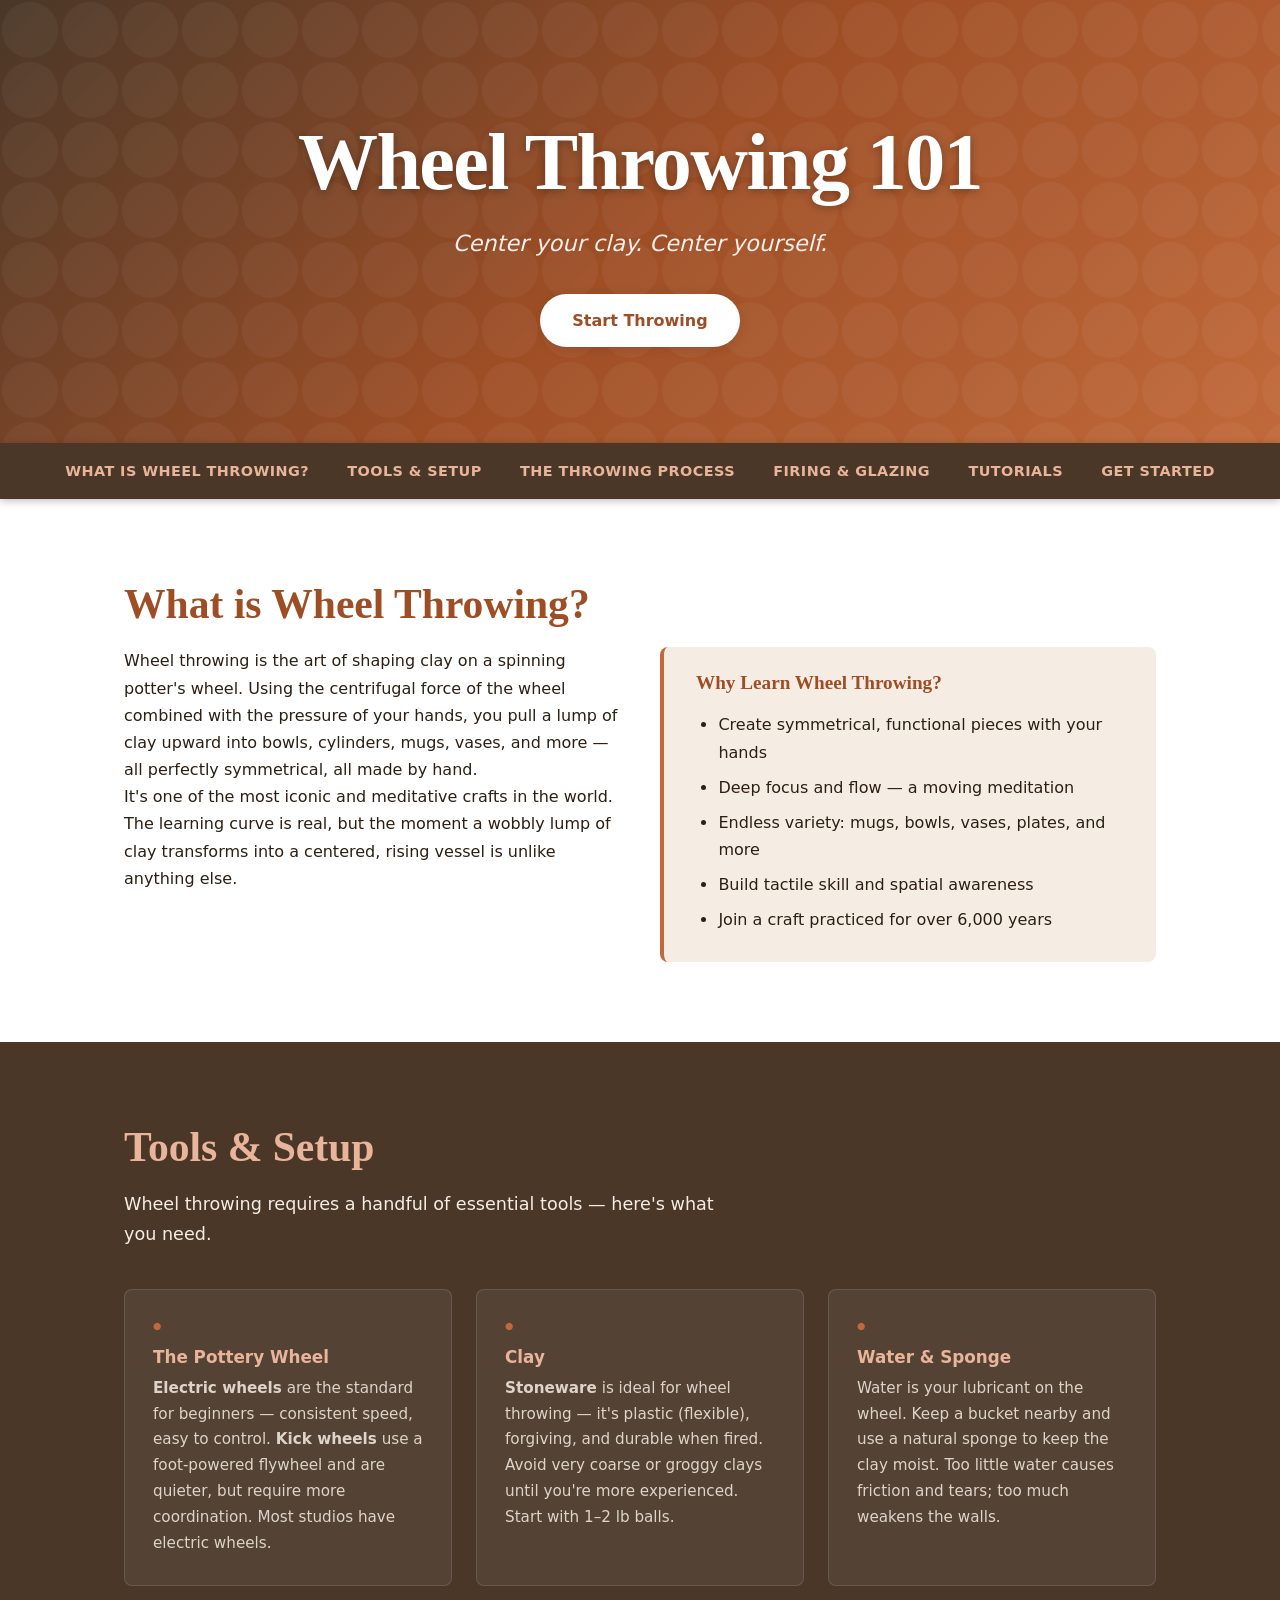
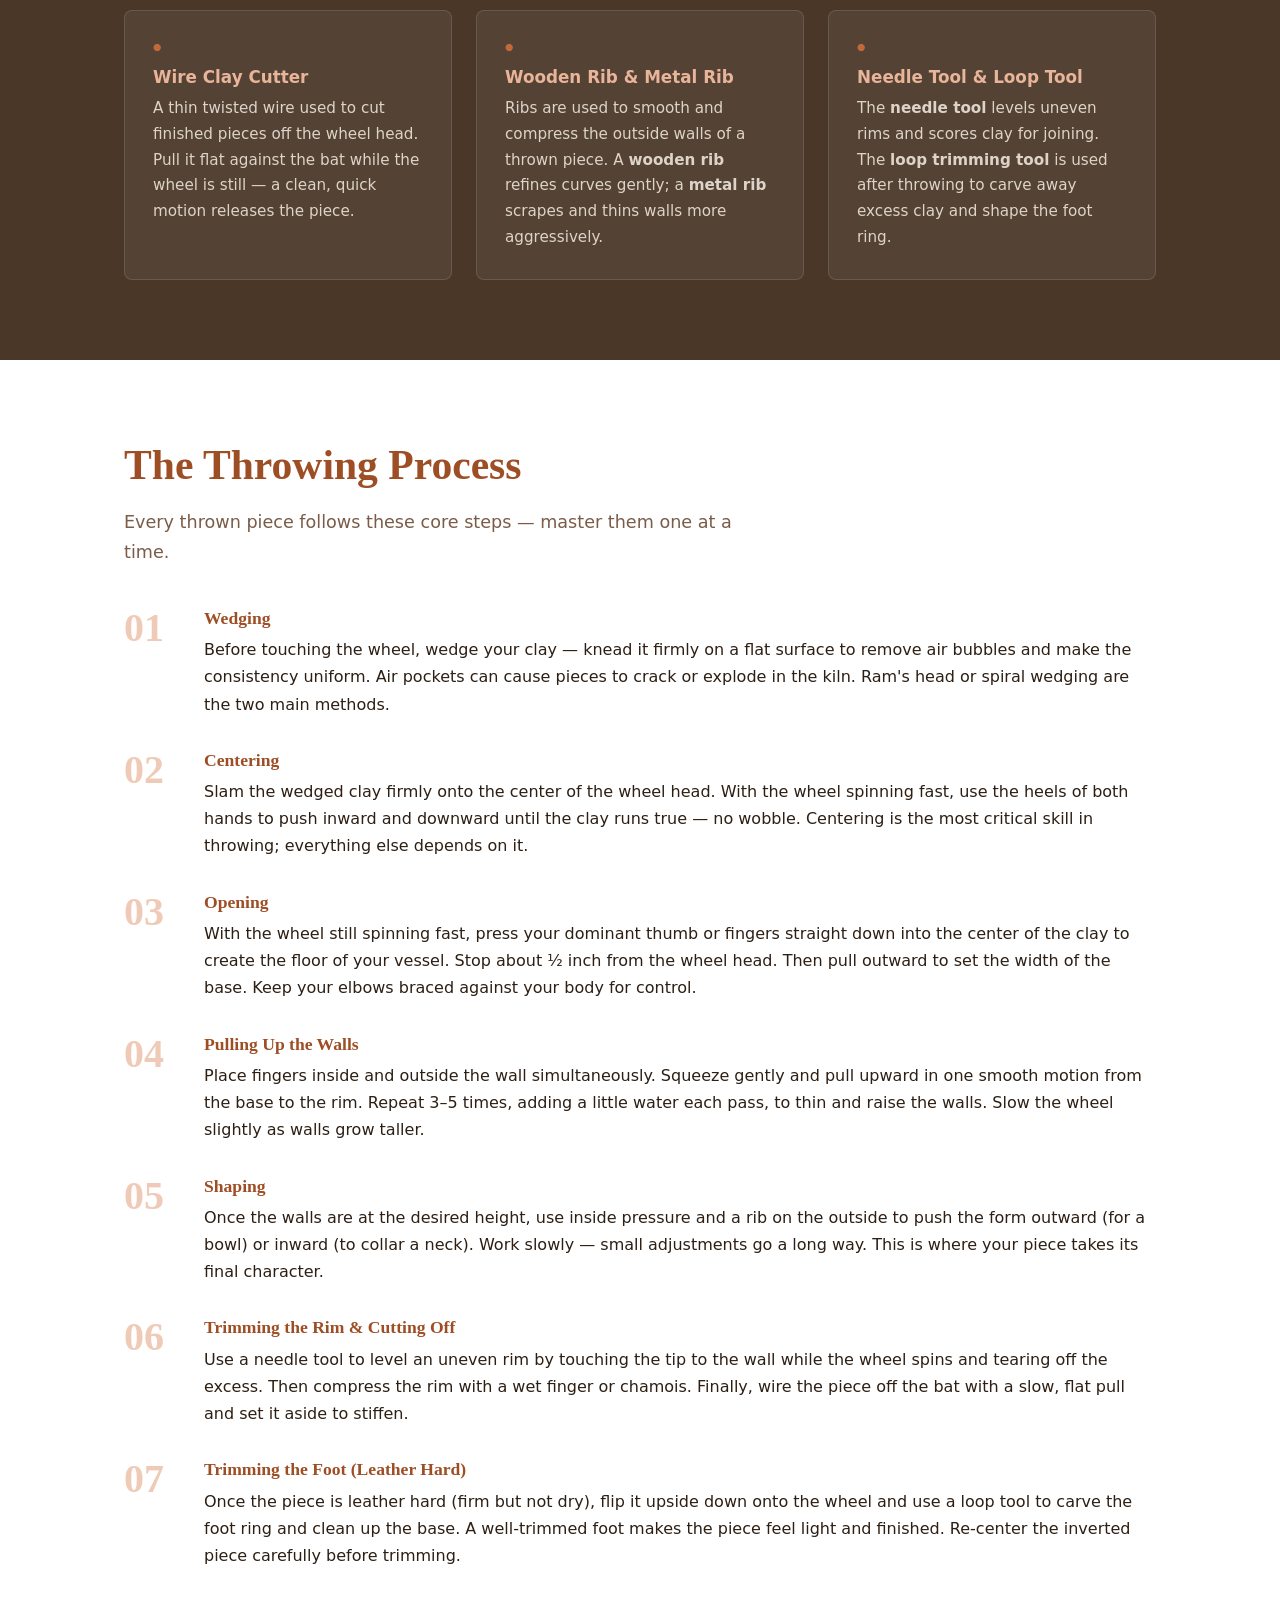
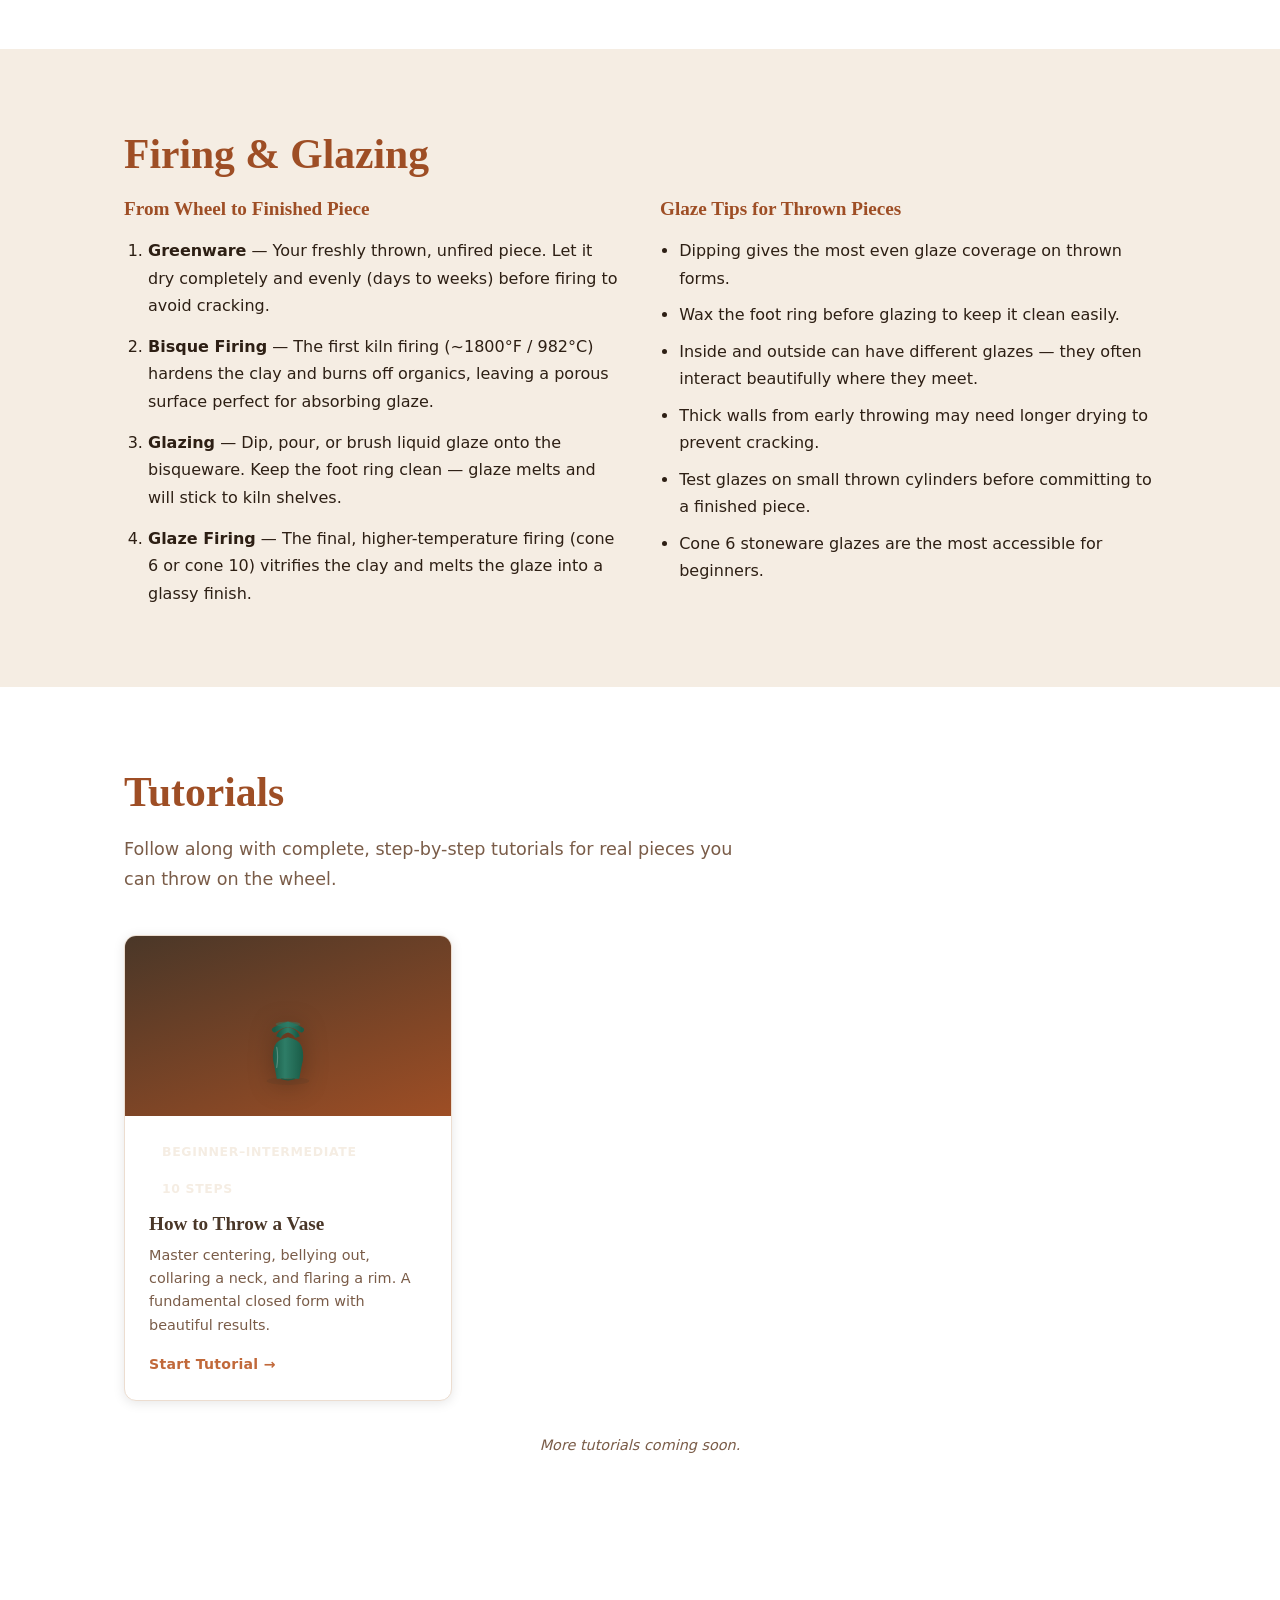
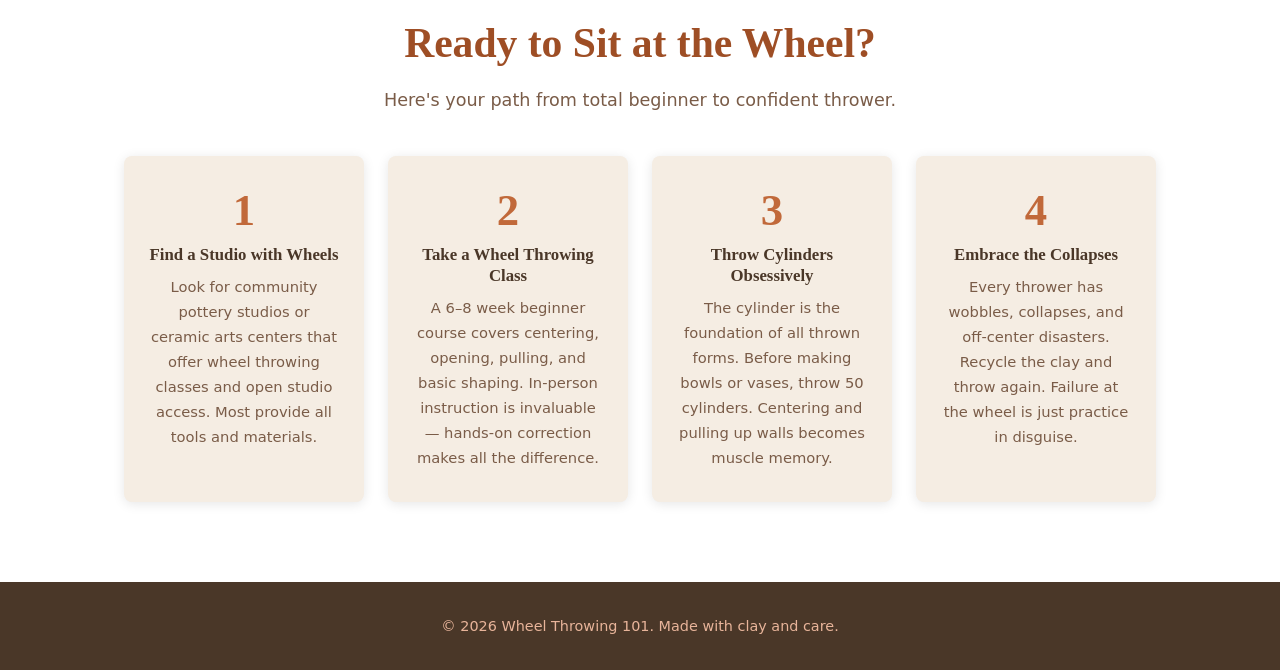
==== commit d28b399f: "Reapply "Rename Projects to Tutorials, move vase tutorial to its own page" This reverts commit 4ffe2" ====
--- a/index.html
+++ b/index.html
@@ -24,7 +24,7 @@
       <li><a href="#tools">Tools &amp; Setup</a></li>
       <li><a href="#techniques">The Throwing Process</a></li>
       <li><a href="#firing">Firing &amp; Glazing</a></li>
-      <li><a href="#projects">Projects</a></li>
+      <li><a href="#tutorials">Tutorials</a></li>
       <li><a href="#get-started">Get Started</a></li>
     </ul>
   </nav>
@@ -182,441 +182,58 @@
       </div>
     </section>
 
-    <!-- Projects -->
-    <section id="projects" class="section section-light">
-      <div class="container">
-        <h2>Projects</h2>
+    <!-- Tutorials -->
+    <section id="tutorials" class="section section-light">
+      <div class="container">
+        <h2>Tutorials</h2>
         <p class="section-intro">Follow along with complete, step-by-step tutorials for real pieces you can throw on the wheel.</p>
 
-        <!-- Vase Project -->
-        <div class="project-card">
-          <div class="project-header">
-            <div class="project-meta">
-              <span class="project-tag">Beginner–Intermediate</span>
-              <span class="project-tag">~45 min at the wheel</span>
-              <span class="project-tag">1.5 lb stoneware</span>
-            </div>
-            <h3 class="project-title">How to Throw a Vase</h3>
-            <p class="project-desc">A classic vase — wide belly, narrowed neck, flared rim — is one of the most satisfying forms to throw. It builds on cylinder technique and introduces collaring, one of the key skills for any enclosed or necked form.</p>
-          </div>
-
-          <div class="tutorial-steps">
-
-            <!-- Step 1 -->
-            <div class="tutorial-step">
-              <div class="step-visual">
-                <svg viewBox="0 0 160 180" xmlns="http://www.w3.org/2000/svg" aria-label="Ball of wedged clay">
-                  <!-- Wheel head -->
-                  <ellipse cx="80" cy="158" rx="68" ry="10" fill="#4a3728" opacity="0.25"/>
-                  <rect x="12" y="154" width="136" height="6" rx="3" fill="#4a3728" opacity="0.2"/>
-                  <!-- Clay ball -->
-                  <ellipse cx="80" cy="120" rx="42" ry="36" fill="#c1693a"/>
-                  <ellipse cx="80" cy="120" rx="42" ry="36" fill="url(#clayShine)" opacity="0.3"/>
-                  <!-- Surface texture lines -->
-                  <path d="M55 108 Q80 102 105 108" stroke="#9e4e25" stroke-width="1.2" fill="none" opacity="0.5"/>
-                  <path d="M50 118 Q80 112 110 118" stroke="#9e4e25" stroke-width="1.2" fill="none" opacity="0.4"/>
-                  <path d="M52 128 Q80 122 108 128" stroke="#9e4e25" stroke-width="1.2" fill="none" opacity="0.3"/>
-                  <!-- Highlight -->
-                  <ellipse cx="68" cy="108" rx="12" ry="8" fill="#e8b49a" opacity="0.4"/>
-                  <defs>
-                    <radialGradient id="clayShine" cx="40%" cy="35%">
-                      <stop offset="0%" stop-color="#fff"/>
-                      <stop offset="100%" stop-color="#c1693a"/>
-                    </radialGradient>
-                  </defs>
-                </svg>
-                <p class="visual-caption">Wedged clay ball</p>
+        <div class="tutorial-card-grid">
+
+          <!-- Vase Card -->
+          <a href="tutorials/vase.html" class="tutorial-card">
+            <div class="tutorial-card-visual">
+              <svg viewBox="0 0 160 200" xmlns="http://www.w3.org/2000/svg" aria-label="Finished glazed vase">
+                <ellipse cx="80" cy="192" rx="38" ry="7" fill="#4a3728" opacity="0.18"/>
+                <path d="M60 188 L56 166 Q50 146 56 130 Q60 118 80 114 Q100 118 104 130 Q110 146 104 166 L100 188 Z" fill="url(#cardGlaze)"/>
+                <path d="M63 114 Q67 104 80 101 Q93 104 97 114" stroke="url(#cardGlazeNeck)" stroke-width="9" fill="none" stroke-linecap="butt"/>
+                <path d="M56 101 Q68 93 80 91 Q92 93 104 101" stroke="url(#cardGlazeNeck)" stroke-width="9" fill="none" stroke-linecap="round"/>
+                <ellipse cx="80" cy="91" rx="22" ry="5" fill="#2e7d67" opacity="0.45"/>
+                <path d="M60 132 Q63 148 60 168" stroke="#ffffff" stroke-width="2" fill="none" opacity="0.25" stroke-linecap="round"/>
+                <path d="M68 188 Q80 192 92 188" stroke="#1a5c47" stroke-width="2" fill="none"/>
+                <defs>
+                  <linearGradient id="cardGlaze" x1="0%" y1="0%" x2="100%" y2="0%">
+                    <stop offset="0%" stop-color="#1a5c47"/>
+                    <stop offset="40%" stop-color="#2e7d67"/>
+                    <stop offset="100%" stop-color="#1a5c47"/>
+                  </linearGradient>
+                  <linearGradient id="cardGlazeNeck" x1="0%" y1="0%" x2="100%" y2="0%">
+                    <stop offset="0%" stop-color="#1a5c47"/>
+                    <stop offset="50%" stop-color="#2e7d67"/>
+                    <stop offset="100%" stop-color="#1a5c47"/>
+                  </linearGradient>
+                </defs>
+              </svg>
+            </div>
+            <div class="tutorial-card-body">
+              <div class="tutorial-card-tags">
+                <span class="project-tag">Beginner–Intermediate</span>
+                <span class="project-tag">10 Steps</span>
               </div>
-              <div class="step-content">
-                <div class="step-label">Step 1</div>
-                <h4>Wedge &amp; Prepare Your Clay</h4>
-                <p>Take 1.5 lbs of stoneware and wedge it thoroughly on a flat surface for 2–3 minutes using the ram's head method. Push the clay forward and down with the heel of your hand, rotate a quarter turn, and repeat. You're removing air bubbles and making the consistency uniform throughout.</p>
-                <div class="step-tip">
-                  <strong>Tip:</strong> Slice the clay ball in half with your wire cutter. If you see air holes or uneven texture, keep wedging. Smooth cross-section = ready to throw.
-                </div>
-              </div>
-            </div>
-
-            <!-- Step 2 -->
-            <div class="tutorial-step">
-              <div class="step-visual">
-                <svg viewBox="0 0 160 180" xmlns="http://www.w3.org/2000/svg" aria-label="Centering clay on wheel">
-                  <!-- Wheel head with motion lines -->
-                  <ellipse cx="80" cy="158" rx="68" ry="10" fill="#4a3728" opacity="0.25"/>
-                  <path d="M18 158 Q80 148 142 158" stroke="#4a3728" stroke-width="0.8" fill="none" opacity="0.3"/>
-                  <!-- Spin motion arcs -->
-                  <path d="M30 145 Q80 138 130 145" stroke="#c1693a" stroke-width="1" fill="none" opacity="0.2" stroke-dasharray="4 3"/>
-                  <path d="M22 153 Q80 144 138 153" stroke="#c1693a" stroke-width="1" fill="none" opacity="0.15" stroke-dasharray="4 3"/>
-                  <!-- Centered cone shape -->
-                  <path d="M57 154 Q57 100 80 88 Q103 100 103 154 Z" fill="#c1693a"/>
-                  <path d="M57 154 Q57 100 80 88 Q103 100 103 154 Z" fill="url(#coneShine)" opacity="0.25"/>
-                  <!-- Hands pressing inward -->
-                  <ellipse cx="44" cy="128" rx="14" ry="10" fill="#e8c9b0" opacity="0.85"/>
-                  <path d="M44 120 Q38 124 38 128 Q38 133 44 136" stroke="#c8a07a" stroke-width="1.5" fill="none"/>
-                  <ellipse cx="116" cy="128" rx="14" ry="10" fill="#e8c9b0" opacity="0.85"/>
-                  <path d="M116 120 Q122 124 122 128 Q122 133 116 136" stroke="#c8a07a" stroke-width="1.5" fill="none"/>
-                  <!-- Highlight -->
-                  <ellipse cx="70" cy="100" rx="8" ry="5" fill="#e8b49a" opacity="0.35"/>
-                  <defs>
-                    <radialGradient id="coneShine" cx="35%" cy="30%">
-                      <stop offset="0%" stop-color="#fff"/>
-                      <stop offset="100%" stop-color="#c1693a"/>
-                    </radialGradient>
-                  </defs>
-                </svg>
-                <p class="visual-caption">Centering on the wheel</p>
-              </div>
-              <div class="step-content">
-                <div class="step-label">Step 2</div>
-                <h4>Center the Clay</h4>
-                <p>Slam the clay firmly onto the center of the wheel head (or a bat). Set the wheel to medium-fast speed. Wet your hands and the clay, then brace your elbows against your thighs. Use the heel of your left hand to push inward from the side while your right hand pushes down from the top. Work the clay into a smooth, wobble-free cone or dome shape.</p>
-                <div class="step-tip">
-                  <strong>Tip:</strong> The clay should feel like it's "not there" — no vibration, no wobble. Rest one finger lightly against the clay while it spins; if your finger bounces, it's not centered yet.
-                </div>
-              </div>
-            </div>
-
-            <!-- Step 3 -->
-            <div class="tutorial-step">
-              <div class="step-visual">
-                <svg viewBox="0 0 160 180" xmlns="http://www.w3.org/2000/svg" aria-label="Opening the clay">
-                  <!-- Wheel head -->
-                  <ellipse cx="80" cy="158" rx="68" ry="10" fill="#4a3728" opacity="0.25"/>
-                  <!-- Clay cross-section with opening -->
-                  <path d="M52 154 L52 112 Q52 94 80 90 Q108 94 108 112 L108 154 Z" fill="#c1693a"/>
-                  <!-- Interior hollow -->
-                  <path d="M66 154 L66 122 Q66 112 80 110 Q94 112 94 122 L94 154 Z" fill="#9e4e25"/>
-                  <!-- Floor of vessel -->
-                  <rect x="66" y="148" width="28" height="6" rx="1" fill="#8a3e1a"/>
-                  <!-- Finger pressing down -->
-                  <ellipse cx="80" cy="107" rx="8" ry="5" fill="#e8c9b0" opacity="0.9"/>
-                  <rect x="76" y="88" width="8" height="20" rx="4" fill="#e8c9b0" opacity="0.9"/>
-                  <!-- Highlight on clay walls -->
-                  <path d="M54 110 Q58 108 60 120" stroke="#e8b49a" stroke-width="1.5" fill="none" opacity="0.4"/>
-                </svg>
-                <p class="visual-caption">Opening the floor</p>
-              </div>
-              <div class="step-content">
-                <div class="step-label">Step 3</div>
-                <h4>Open the Clay</h4>
-                <p>With the wheel spinning at medium speed, place both thumbs together at the very center of the clay top. Press straight down slowly and steadily, stopping about ½ inch from the wheel head — that's your floor. Then pull your fingers outward toward you to widen the base to roughly the diameter you want the inside of your vase bottom to be.</p>
-                <div class="step-tip">
-                  <strong>Tip:</strong> Use your fingertips to compress the floor in circular motions. A compressed floor prevents cracking during drying and firing.
-                </div>
-              </div>
-            </div>
-
-            <!-- Step 4 -->
-            <div class="tutorial-step">
-              <div class="step-visual">
-                <svg viewBox="0 0 160 180" xmlns="http://www.w3.org/2000/svg" aria-label="Pulling up cylinder walls">
-                  <!-- Wheel head -->
-                  <ellipse cx="80" cy="158" rx="68" ry="10" fill="#4a3728" opacity="0.25"/>
-                  <!-- Cylinder walls -->
-                  <path d="M58 154 L58 88 Q58 82 80 80 Q102 82 102 88 L102 154 Z" fill="#c1693a"/>
-                  <!-- Interior -->
-                  <path d="M68 154 L68 90 Q68 86 80 85 Q92 86 92 90 L92 154 Z" fill="#9e4e25"/>
-                  <!-- Upward motion arrows on walls -->
-                  <path d="M54 130 L54 100" stroke="#e8b49a" stroke-width="1.5" fill="none" opacity="0.6" marker-end="url(#arrowUp)"/>
-                  <path d="M106 130 L106 100" stroke="#e8b49a" stroke-width="1.5" fill="none" opacity="0.6" marker-end="url(#arrowUp)"/>
-                  <!-- Outside hand (rib) -->
-                  <ellipse cx="44" cy="118" rx="12" ry="8" fill="#e8c9b0" opacity="0.85"/>
-                  <!-- Inside hand suggestion -->
-                  <ellipse cx="80" cy="118" rx="6" ry="10" fill="#e8c9b0" opacity="0.5"/>
-                  <!-- Highlight -->
-                  <path d="M60 90 Q62 100 60 120" stroke="#e8b49a" stroke-width="1.5" fill="none" opacity="0.35"/>
-                  <defs>
-                    <marker id="arrowUp" markerWidth="6" markerHeight="6" refX="3" refY="6" orient="auto">
-                      <path d="M0,6 L3,0 L6,6" fill="none" stroke="#e8b49a" stroke-width="1"/>
-                    </marker>
-                  </defs>
-                </svg>
-                <p class="visual-caption">Pulling up the walls</p>
-              </div>
-              <div class="step-content">
-                <div class="step-label">Step 4</div>
-                <h4>Pull Up the Walls into a Cylinder</h4>
-                <p>Place the fingers of one hand inside the wall and the fingers of your other hand on the outside. Pinch gently and pull upward in one smooth, continuous motion from the base to the rim. Add a little water each pull. Repeat 3–4 times, each time thinning the walls and gaining height. Aim for a tall, even cylinder — this is the foundation for your vase shape.</p>
-                <div class="step-tip">
-                  <strong>Tip:</strong> Let the inside hand lead slightly. Always pull from the bottom — starting mid-wall creates a thick base and thin top. Keep the wheel at medium speed.
-                </div>
-              </div>
-            </div>
-
-            <!-- Step 5 -->
-            <div class="tutorial-step">
-              <div class="step-visual">
-                <svg viewBox="0 0 160 180" xmlns="http://www.w3.org/2000/svg" aria-label="Bellying out the vase body">
-                  <!-- Wheel head -->
-                  <ellipse cx="80" cy="158" rx="68" ry="10" fill="#4a3728" opacity="0.25"/>
-                  <!-- Bellied vase profile -->
-                  <path d="M60 154
-                           L56 130
-                           Q52 110 58 96
-                           Q62 86 80 82
-                           Q98 86 102 96
-                           Q108 110 104 130
-                           L100 154 Z" fill="#c1693a"/>
-                  <!-- Interior -->
-                  <path d="M68 154
-                           L65 130
-                           Q62 112 66 98
-                           Q70 90 80 88
-                           Q90 90 94 98
-                           Q98 112 95 130
-                           L92 154 Z" fill="#9e4e25"/>
-                  <!-- Inside finger pushing out -->
-                  <path d="M80 118 L90 118" stroke="#e8c9b0" stroke-width="3" stroke-linecap="round" opacity="0.7"/>
-                  <circle cx="92" cy="118" r="5" fill="#e8c9b0" opacity="0.8"/>
-                  <!-- Outward arrow -->
-                  <path d="M96 118 L108 118" stroke="#e8b49a" stroke-width="1.5" fill="none" opacity="0.5" marker-end="url(#arrowRight)"/>
-                  <!-- Highlight -->
-                  <path d="M58 100 Q60 110 57 128" stroke="#e8b49a" stroke-width="1.5" fill="none" opacity="0.35"/>
-                  <defs>
-                    <marker id="arrowRight" markerWidth="6" markerHeight="6" refX="0" refY="3" orient="auto">
-                      <path d="M0,0 L6,3 L0,6" fill="none" stroke="#e8b49a" stroke-width="1"/>
-                    </marker>
-                  </defs>
-                </svg>
-                <p class="visual-caption">Shaping the belly</p>
-              </div>
-              <div class="step-content">
-                <div class="step-label">Step 5</div>
-                <h4>Shape the Belly</h4>
-                <p>Now that you have a cylinder, it's time to give your vase its body. With the wheel at slow-medium speed, place your dominant hand inside the cylinder with fingers pointing outward. Use your outside hand to support and guide. Apply gentle outward pressure from inside — starting at the lower third of the vessel — and slowly move upward, pushing the clay out into a wide, round belly. This is called "bellying out."</p>
-                <div class="step-tip">
-                  <strong>Tip:</strong> Work gradually over 2–3 passes. The top quarter of the wall should remain straight or slightly inward — you'll collar that into the neck next. Don't let the belly get too wide or the walls will collapse.
-                </div>
-              </div>
-            </div>
-
-            <!-- Step 6 -->
-            <div class="tutorial-step">
-              <div class="step-visual">
-                <svg viewBox="0 0 160 180" xmlns="http://www.w3.org/2000/svg" aria-label="Collaring the neck">
-                  <!-- Wheel head -->
-                  <ellipse cx="80" cy="158" rx="68" ry="10" fill="#4a3728" opacity="0.25"/>
-                  <!-- Vase with neck forming -->
-                  <path d="M60 154
-                           L56 132
-                           Q50 112 56 96
-                           Q60 84 80 80
-                           Q100 84 104 96
-                           Q110 112 104 132
-                           L100 154 Z" fill="#c1693a"/>
-                  <!-- Neck narrowing -->
-                  <path d="M62 80 Q68 72 80 70 Q92 72 98 80" stroke="#c1693a" stroke-width="10" fill="none" stroke-linecap="round"/>
-                  <!-- Interior -->
-                  <path d="M68 154 L65 132 Q60 114 65 99 Q68 90 80 87 Q92 90 95 99 Q100 114 95 132 L92 154 Z" fill="#9e4e25"/>
-                  <!-- Neck interior -->
-                  <path d="M68 87 Q72 78 80 76 Q88 78 92 87" stroke="#9e4e25" stroke-width="6" fill="none" stroke-linecap="round"/>
-                  <!-- Hands collaring inward -->
-                  <ellipse cx="55" cy="76" rx="10" ry="7" fill="#e8c9b0" opacity="0.85"/>
-                  <ellipse cx="105" cy="76" rx="10" ry="7" fill="#e8c9b0" opacity="0.85"/>
-                  <!-- Inward arrows -->
-                  <path d="M43 76 L58 76" stroke="#e8b49a" stroke-width="1.5" fill="none" opacity="0.5" marker-end="url(#arrowRightSmall)"/>
-                  <path d="M117 76 L102 76" stroke="#e8b49a" stroke-width="1.5" fill="none" opacity="0.5" marker-end="url(#arrowLeftSmall)"/>
-                  <defs>
-                    <marker id="arrowRightSmall" markerWidth="5" markerHeight="5" refX="0" refY="2.5" orient="auto">
-                      <path d="M0,0 L5,2.5 L0,5" fill="none" stroke="#e8b49a" stroke-width="1"/>
-                    </marker>
-                    <marker id="arrowLeftSmall" markerWidth="5" markerHeight="5" refX="5" refY="2.5" orient="auto">
-                      <path d="M5,0 L0,2.5 L5,5" fill="none" stroke="#e8b49a" stroke-width="1"/>
-                    </marker>
-                  </defs>
-                </svg>
-                <p class="visual-caption">Collaring the neck</p>
-              </div>
-              <div class="step-content">
-                <div class="step-label">Step 6</div>
-                <h4>Collar the Neck</h4>
-                <p>Collaring is how you narrow the top of a vase into a neck. Slow the wheel down. Wrap both hands around the upper portion of the cylinder — fingers pointing upward — and gently squeeze inward and slightly upward at the same time. Move slowly and evenly around the clay. The neck will narrow and rise. Repeat 2–3 times to achieve the desired neck width.</p>
-                <div class="step-tip">
-                  <strong>Tip:</strong> Don't try to collar too much at once — the clay will buckle or tear. Each pass narrows the neck a little. A neck about ⅓ the width of the belly looks proportional and elegant.
-                </div>
-              </div>
-            </div>
-
-            <!-- Step 7 -->
-            <div class="tutorial-step">
-              <div class="step-visual">
-                <svg viewBox="0 0 160 180" xmlns="http://www.w3.org/2000/svg" aria-label="Flaring the rim">
-                  <!-- Wheel head -->
-                  <ellipse cx="80" cy="158" rx="68" ry="10" fill="#4a3728" opacity="0.25"/>
-                  <!-- Full vase with flared rim -->
-                  <!-- Body -->
-                  <path d="M60 154
-                           L56 132
-                           Q50 112 56 96
-                           Q60 84 80 80
-                           Q100 84 104 96
-                           Q110 112 104 132
-                           L100 154 Z" fill="#c1693a"/>
-                  <!-- Neck -->
-                  <path d="M63 80 Q67 70 80 67 Q93 70 97 80" stroke="#c1693a" stroke-width="9" fill="none" stroke-linecap="butt"/>
-                  <!-- Flared rim -->
-                  <path d="M56 67 Q68 60 80 58 Q92 60 104 67" stroke="#c1693a" stroke-width="9" fill="none" stroke-linecap="round"/>
-                  <!-- Interior neck -->
-                  <path d="M69 80 Q72 72 80 70 Q88 72 91 80" stroke="#9e4e25" stroke-width="5" fill="none"/>
-                  <!-- Rim opening -->
-                  <ellipse cx="80" cy="58" rx="22" ry="5" fill="#9e4e25" opacity="0.6"/>
-                  <!-- Interior body -->
-                  <path d="M68 154 L65 132 Q60 114 65 99 Q68 90 80 87 Q92 90 95 99 Q100 114 95 132 L92 154 Z" fill="#9e4e25"/>
-                  <!-- Finger flaring the rim outward -->
-                  <circle cx="101" cy="62" r="5" fill="#e8c9b0" opacity="0.85"/>
-                  <path d="M99 57 Q104 55 108 58" stroke="#e8c9b0" stroke-width="2" fill="none" stroke-linecap="round" opacity="0.7"/>
-                  <!-- Highlight -->
-                  <path d="M58 100 Q60 115 57 132" stroke="#e8b49a" stroke-width="1.5" fill="none" opacity="0.3"/>
-                </svg>
-                <p class="visual-caption">Flaring the rim</p>
-              </div>
-              <div class="step-content">
-                <div class="step-label">Step 7</div>
-                <h4>Open &amp; Flare the Rim</h4>
-                <p>With a finger inside the neck and a finger supporting the outside, gently push outward and slightly downward to open and flare the rim into a gentle trumpet shape. Use very light pressure — the neck walls are thin. A soft, flared rim gives the vase a finished, elegant look and softens the overall silhouette.</p>
-                <div class="step-tip">
-                  <strong>Tip:</strong> Wet your fingers before working the rim. Use a chamois or damp sponge to smooth and compress the very edge of the rim — this prevents cracking as it dries.
-                </div>
-              </div>
-            </div>
-
-            <!-- Step 8 -->
-            <div class="tutorial-step">
-              <div class="step-visual">
-                <svg viewBox="0 0 160 180" xmlns="http://www.w3.org/2000/svg" aria-label="Wire cutting the vase off the wheel">
-                  <!-- Wheel head -->
-                  <ellipse cx="80" cy="158" rx="68" ry="10" fill="#4a3728" opacity="0.25"/>
-                  <!-- Completed vase on wheel -->
-                  <path d="M60 154
-                           L56 132
-                           Q50 112 56 96
-                           Q60 84 80 80
-                           Q100 84 104 96
-                           Q110 112 104 132
-                           L100 154 Z" fill="#c1693a"/>
-                  <path d="M63 80 Q67 70 80 67 Q93 70 97 80" stroke="#c1693a" stroke-width="9" fill="none" stroke-linecap="butt"/>
-                  <path d="M56 67 Q68 60 80 58 Q92 60 104 67" stroke="#c1693a" stroke-width="9" fill="none" stroke-linecap="round"/>
-                  <ellipse cx="80" cy="58" rx="22" ry="5" fill="#9e4e25" opacity="0.5"/>
-                  <path d="M68 154 L65 132 Q60 114 65 99 Q68 90 80 87 Q92 90 95 99 Q100 114 95 132 L92 154 Z" fill="#9e4e25"/>
-                  <!-- Wire cutter line -->
-                  <line x1="20" y1="155" x2="140" y2="155" stroke="#2e7d67" stroke-width="1.5" stroke-dasharray="5 3"/>
-                  <!-- Wire handles -->
-                  <circle cx="18" cy="155" r="4" fill="#2e7d67" opacity="0.8"/>
-                  <circle cx="142" cy="155" r="4" fill="#2e7d67" opacity="0.8"/>
-                  <!-- Highlight -->
-                  <path d="M58 100 Q60 115 57 132" stroke="#e8b49a" stroke-width="1.5" fill="none" opacity="0.3"/>
-                </svg>
-                <p class="visual-caption">Wire off the wheel</p>
-              </div>
-              <div class="step-content">
-                <div class="step-label">Step 8</div>
-                <h4>Wire Off &amp; Let Dry to Leather Hard</h4>
-                <p>Stop the wheel completely. Hold your wire cutter taut and flat against the wheel head, then pull it straight toward you in one smooth motion to cut the vase free. Slide it onto a wooden bat or board and set it in a cool, draft-free spot to dry slowly. It needs to reach "leather hard" — firm enough to handle but not fully dry — before trimming.</p>
-                <div class="step-tip">
-                  <strong>Tip:</strong> Cover the vase loosely with plastic to slow the drying. This is especially important for a vase with a narrow neck, which dries faster than the belly and can crack if rushed.
-                </div>
-              </div>
-            </div>
-
-            <!-- Step 9 -->
-            <div class="tutorial-step">
-              <div class="step-visual">
-                <svg viewBox="0 0 160 180" xmlns="http://www.w3.org/2000/svg" aria-label="Trimming the foot ring">
-                  <!-- Wheel head -->
-                  <ellipse cx="80" cy="158" rx="68" ry="10" fill="#4a3728" opacity="0.25"/>
-                  <!-- Vase UPSIDE DOWN for trimming -->
-                  <!-- Flared rim now on the wheel (upside down) -->
-                  <path d="M56 126 Q68 133 80 135 Q92 133 104 126" stroke="#c1693a" stroke-width="9" fill="none" stroke-linecap="round"/>
-                  <!-- Neck upside down -->
-                  <path d="M63 118 Q67 128 80 130 Q93 128 97 118" stroke="#c1693a" stroke-width="9" fill="none" stroke-linecap="butt"/>
-                  <!-- Body upside down -->
-                  <path d="M60 44
-                           L56 66
-                           Q50 86 56 102
-                           Q60 114 80 118
-                           Q100 114 104 102
-                           Q110 86 104 66
-                           L100 44 Z" fill="#c1693a"/>
-                  <!-- Foot ring area at top (was base) -->
-                  <ellipse cx="80" cy="44" rx="20" ry="7" fill="#9e4e25" opacity="0.5"/>
-                  <!-- Foot ring carved -->
-                  <ellipse cx="80" cy="44" rx="14" ry="4" fill="#8a3e1a" opacity="0.6"/>
-                  <!-- Loop tool -->
-                  <path d="M100 35 Q112 30 118 38 Q122 44 116 50" stroke="#4a3728" stroke-width="2.5" fill="none" stroke-linecap="round"/>
-                  <circle cx="116" cy="50" r="5" fill="none" stroke="#4a3728" stroke-width="2"/>
-                  <!-- Interior body (upside down) -->
-                  <path d="M68 44 L65 66 Q60 82 65 99 Q68 108 80 111 Q92 108 95 99 Q100 82 95 66 L92 44 Z" fill="#9e4e25" opacity="0.6"/>
-                </svg>
-                <p class="visual-caption">Trimming the foot ring</p>
-              </div>
-              <div class="step-content">
-                <div class="step-label">Step 9</div>
-                <h4>Trim the Foot Ring</h4>
-                <p>Once leather hard, center the vase upside down on the wheel. Secure it with three small coils of soft clay (or use a chuck — a cylinder of clay — to hold it upright by the neck). With the wheel spinning at medium speed, hold a loop trimming tool against the base to carve a foot ring — a raised circular rim on the bottom. This lifts the vase slightly, removes excess clay, and gives the piece a refined, finished base.</p>
-                <div class="step-tip">
-                  <strong>Tip:</strong> Tap the inverted vase gently — it should sound solid, not hollow or dull. A hollow sound means it's too dry to trim well; a very dull thud means it's still too wet and will distort.
-                </div>
-              </div>
-            </div>
-
-            <!-- Step 10 -->
-            <div class="tutorial-step">
-              <div class="step-visual">
-                <svg viewBox="0 0 160 180" xmlns="http://www.w3.org/2000/svg" aria-label="Finished glazed vase">
-                  <!-- Shelf/surface -->
-                  <rect x="20" y="155" width="120" height="6" rx="2" fill="#4a3728" opacity="0.2"/>
-                  <!-- Finished vase with glaze -->
-                  <!-- Shadow -->
-                  <ellipse cx="80" cy="157" rx="28" ry="5" fill="#4a3728" opacity="0.2"/>
-                  <!-- Body with glaze gradient -->
-                  <path d="M60 152
-                           L56 130
-                           Q50 110 56 94
-                           Q60 82 80 78
-                           Q100 82 104 94
-                           Q110 110 104 130
-                           L100 152 Z" fill="url(#glazeGrad)"/>
-                  <!-- Neck -->
-                  <path d="M63 78 Q67 68 80 65 Q93 68 97 78" stroke="url(#glazeNeckGrad)" stroke-width="9" fill="none" stroke-linecap="butt"/>
-                  <!-- Flared rim -->
-                  <path d="M56 65 Q68 57 80 55 Q92 57 104 65" stroke="url(#glazeNeckGrad)" stroke-width="9" fill="none" stroke-linecap="round"/>
-                  <!-- Opening -->
-                  <ellipse cx="80" cy="55" rx="22" ry="5" fill="#2e7d67" opacity="0.5"/>
-                  <!-- Glaze sheen highlights -->
-                  <path d="M60 96 Q63 112 60 132" stroke="#ffffff" stroke-width="2" fill="none" opacity="0.3" stroke-linecap="round"/>
-                  <path d="M65 86 Q67 96 65 106" stroke="#ffffff" stroke-width="1.5" fill="none" opacity="0.2" stroke-linecap="round"/>
-                  <!-- Foot ring -->
-                  <path d="M68 152 Q80 156 92 152" stroke="#1a5c47" stroke-width="2" fill="none"/>
-                  <defs>
-                    <linearGradient id="glazeGrad" x1="0%" y1="0%" x2="100%" y2="0%">
-                      <stop offset="0%" stop-color="#1a5c47"/>
-                      <stop offset="35%" stop-color="#2e7d67"/>
-                      <stop offset="65%" stop-color="#3a9478"/>
-                      <stop offset="100%" stop-color="#1a5c47"/>
-                    </linearGradient>
-                    <linearGradient id="glazeNeckGrad" x1="0%" y1="0%" x2="100%" y2="0%">
-                      <stop offset="0%" stop-color="#1a5c47"/>
-                      <stop offset="50%" stop-color="#2e7d67"/>
-                      <stop offset="100%" stop-color="#1a5c47"/>
-                    </linearGradient>
-                  </defs>
-                </svg>
-                <p class="visual-caption">Finished &amp; glazed vase</p>
-              </div>
-              <div class="step-content">
-                <div class="step-label">Step 10</div>
-                <h4>Bisque Fire, Glaze &amp; Final Fire</h4>
-                <p>Allow the vase to dry completely — this can take 1–2 weeks depending on thickness and humidity. Then bisque fire it to around 1800°F. Once cooled, wax the foot ring and apply your chosen glaze by dipping the vase into a bucket of glaze for 3–4 seconds for an even coat. Touch up any thin spots with a brush. Leave the foot ring clean, then load it into the kiln for the final glaze firing. Unload after cooling and admire your finished vase.</p>
-                <div class="step-tip">
-                  <strong>Tip:</strong> A teal or celadon glaze beautifully shows off the curves of a vase form. Try dipping in two different glazes — one for the outside and one brushed inside — for a layered, professional look.
-                </div>
-              </div>
-            </div>
-
-          </div><!-- end tutorial-steps -->
-        </div><!-- end project-card -->
-      </div>
-    </section>
+              <h3>How to Throw a Vase</h3>
+              <p>Master centering, bellying out, collaring a neck, and flaring a rim. A fundamental closed form with beautiful results.</p>
+              <span class="tutorial-card-cta">Start Tutorial &#8594;</span>
+            </div>
+          </a>
+
+        </div><!-- end tutorial-card-grid -->
+
+        <!-- placeholder: more tutorials coming -->
+        <p class="section-outro">More tutorials coming soon.</p>
+
+      </div>
+    </section>
+
 
     <!-- Get Started -->
     <section id="get-started" class="section section-light">
--- a/styles.css
+++ b/styles.css
@@ -383,7 +383,173 @@
   color: var(--text-muted);
 }
 
-/* --- Projects --- */
+/* --- Tutorials Index (card grid) --- */
+.tutorial-card-grid {
+  display: grid;
+  grid-template-columns: repeat(auto-fill, minmax(280px, 1fr));
+  gap: 1.5rem;
+  margin-bottom: 2rem;
+}
+
+.tutorial-card {
+  display: flex;
+  flex-direction: column;
+  background: var(--white);
+  border: 1px solid var(--sand-dark);
+  border-radius: 12px;
+  overflow: hidden;
+  box-shadow: var(--shadow);
+  text-decoration: none;
+  color: inherit;
+  transition: transform 0.18s ease, box-shadow 0.18s ease;
+}
+
+.tutorial-card:hover {
+  transform: translateY(-4px);
+  box-shadow: 0 8px 28px rgba(74, 55, 40, 0.15);
+}
+
+.tutorial-card-visual {
+  background: linear-gradient(160deg, var(--earth) 0%, var(--clay-dark) 100%);
+  display: flex;
+  align-items: center;
+  justify-content: center;
+  padding: 2rem 1rem 1.5rem;
+  min-height: 180px;
+}
+
+.tutorial-card-visual svg {
+  width: 90px;
+  height: auto;
+  filter: drop-shadow(0 4px 12px rgba(0,0,0,0.25));
+}
+
+.tutorial-card-body {
+  padding: 1.25rem 1.5rem 1.5rem;
+  display: flex;
+  flex-direction: column;
+  gap: 0.5rem;
+  flex: 1;
+}
+
+.tutorial-card-tags {
+  display: flex;
+  flex-wrap: wrap;
+  gap: 0.4rem;
+}
+
+.tutorial-card-body h3 {
+  font-family: var(--font-serif);
+  font-size: 1.2rem;
+  color: var(--earth);
+  margin: 0;
+}
+
+.tutorial-card-body p {
+  font-size: 0.9rem;
+  color: var(--text-muted);
+  line-height: 1.6;
+  margin: 0;
+  flex: 1;
+}
+
+.tutorial-card-cta {
+  display: inline-block;
+  margin-top: 0.5rem;
+  font-size: 0.88rem;
+  font-weight: 600;
+  color: var(--clay);
+  letter-spacing: 0.02em;
+}
+
+.tutorial-card:hover .tutorial-card-cta {
+  color: var(--clay-dark);
+}
+
+.section-outro {
+  text-align: center;
+  color: var(--text-muted);
+  font-size: 0.9rem;
+  font-style: italic;
+  margin-top: 0.5rem;
+}
+
+/* --- Tutorial Detail Page --- */
+.tutorial-page-header {
+  background: linear-gradient(135deg, var(--earth) 0%, var(--clay-dark) 100%);
+  color: var(--white);
+  padding: 2.5rem 0 2rem;
+}
+
+.back-link {
+  display: inline-flex;
+  align-items: center;
+  gap: 0.4rem;
+  color: var(--clay-light);
+  font-size: 0.88rem;
+  font-weight: 600;
+  text-decoration: none;
+  margin-bottom: 1.25rem;
+  transition: color 0.15s;
+}
+
+.back-link:hover {
+  color: var(--white);
+}
+
+.tutorial-page-meta {
+  display: flex;
+  flex-wrap: wrap;
+  gap: 0.5rem;
+  margin-bottom: 0.9rem;
+}
+
+.tutorial-page-title {
+  font-family: var(--font-serif);
+  font-size: clamp(1.75rem, 4vw, 2.5rem);
+  color: var(--white);
+  margin-bottom: 0.75rem;
+  line-height: 1.2;
+}
+
+.tutorial-page-desc {
+  color: var(--clay-light);
+  font-size: 1rem;
+  max-width: 680px;
+  line-height: 1.65;
+}
+
+.tutorial-page-main {
+  padding: 3rem 0 4rem;
+  background: var(--bg);
+}
+
+.tutorial-page-footer {
+  margin-top: 2.5rem;
+  padding-top: 1.5rem;
+  border-top: 1px solid var(--sand-dark);
+  display: flex;
+  gap: 1rem;
+}
+
+.btn-outline {
+  display: inline-block;
+  padding: 0.65rem 1.5rem;
+  border: 2px solid var(--clay);
+  color: var(--clay);
+  border-radius: var(--radius);
+  font-size: 0.95rem;
+  font-weight: 600;
+  text-decoration: none;
+  transition: background 0.15s, color 0.15s;
+}
+
+.btn-outline:hover {
+  background: var(--clay);
+  color: var(--white);
+}
+
+/* --- Projects / Tutorial Cards (shared) --- */
 .project-card {
   background: var(--white);
   border: 1px solid var(--sand-dark);
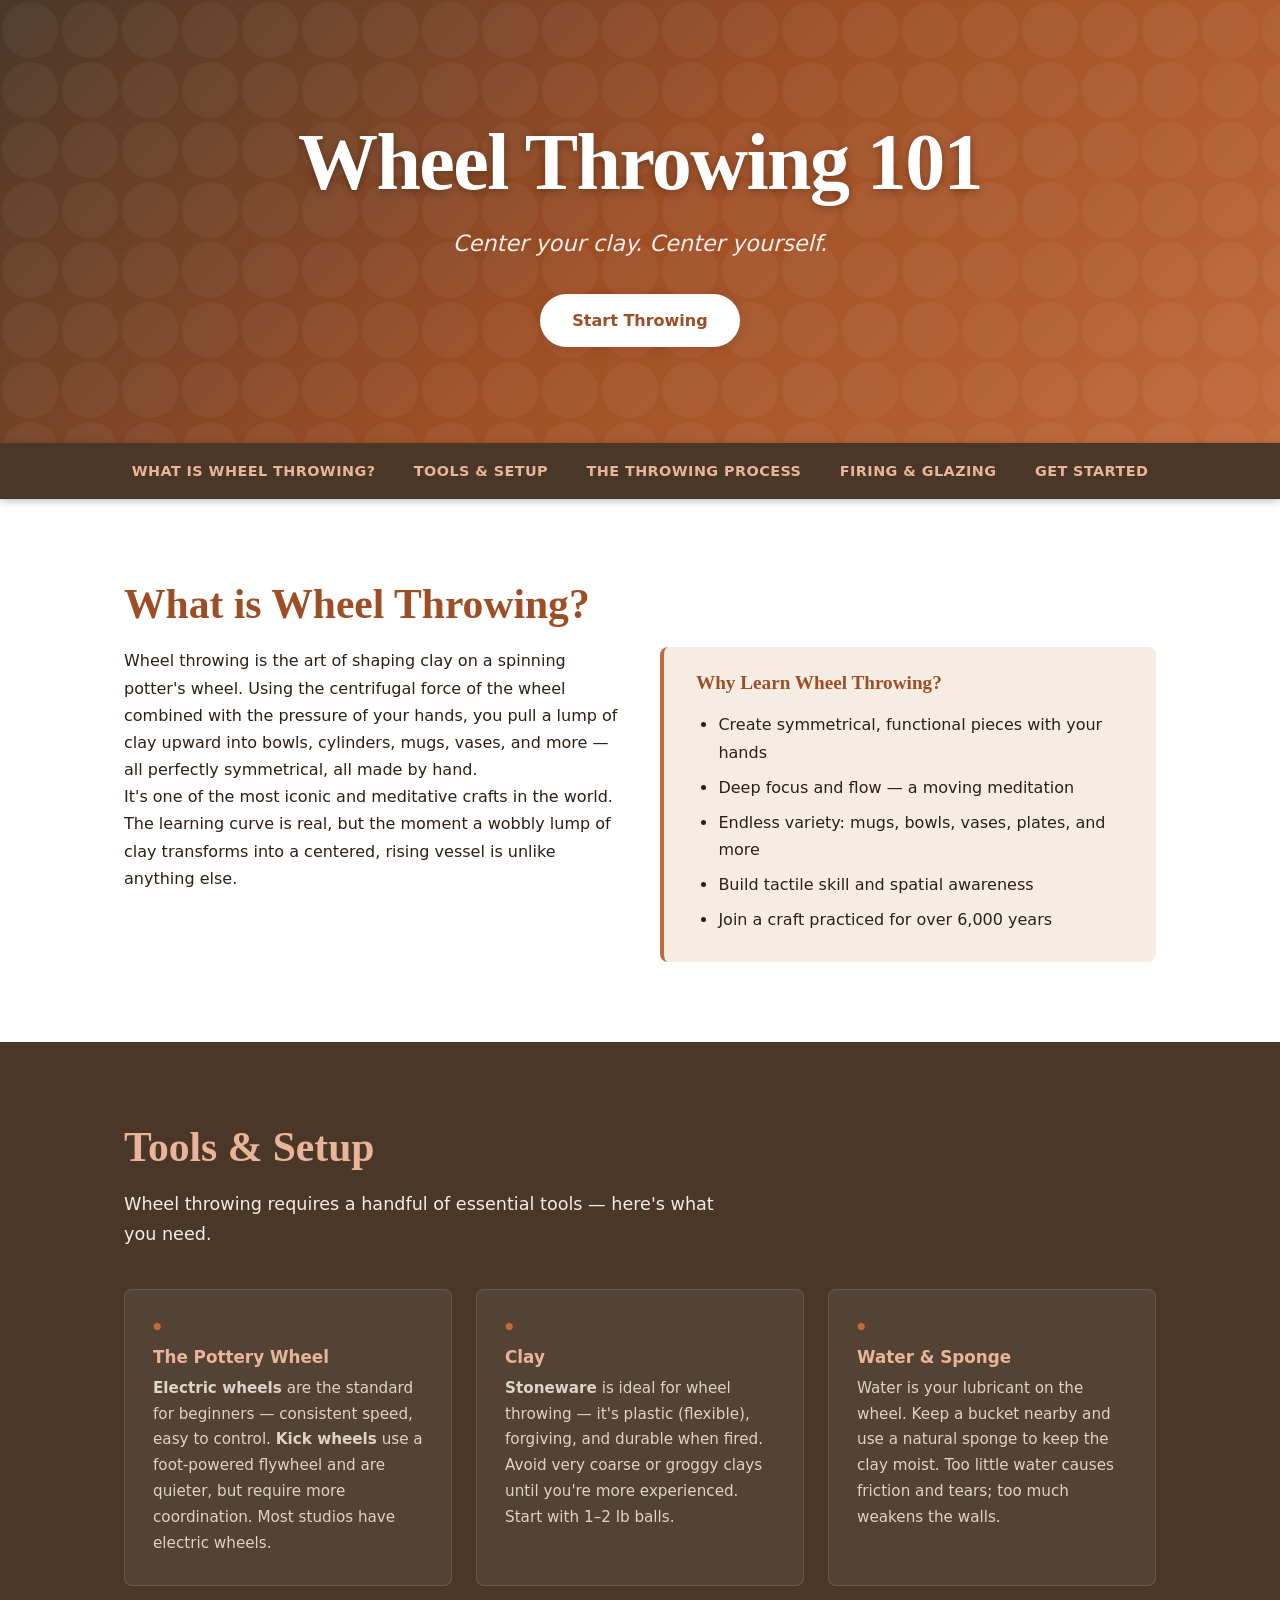
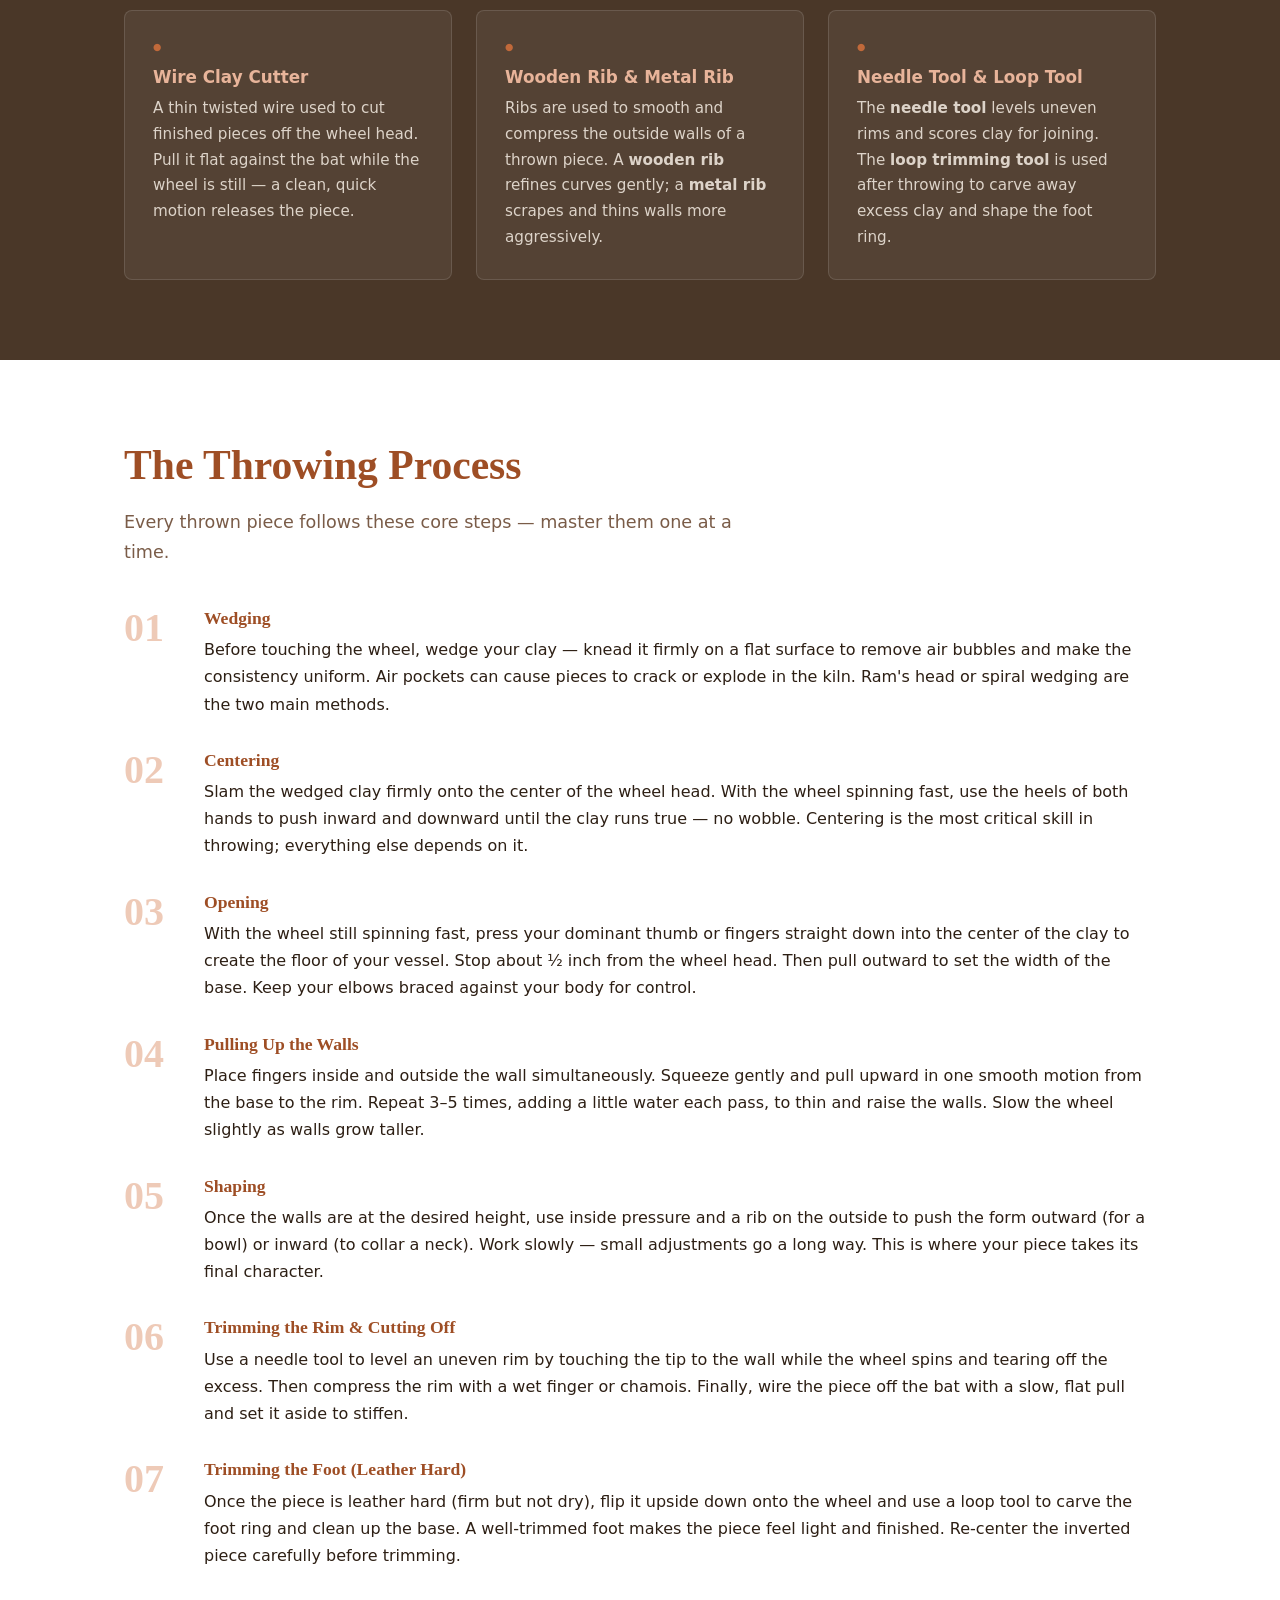
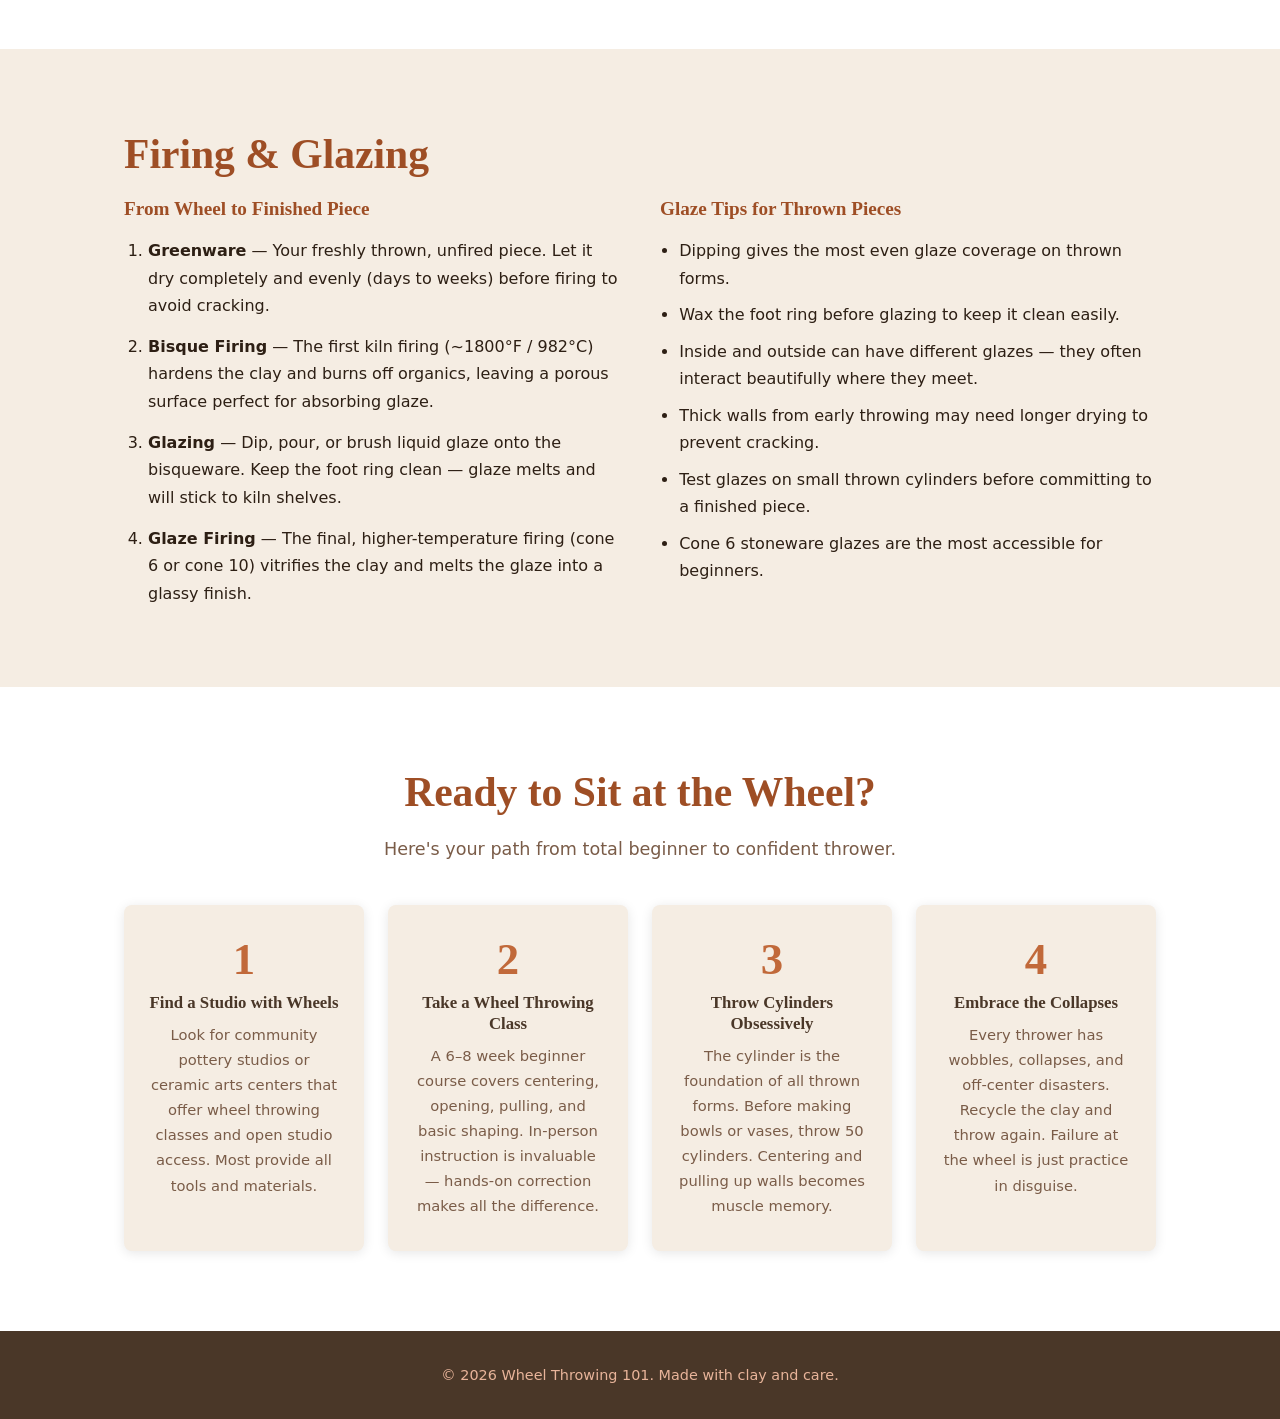
==== commit 0247dd39: "Restore site to state before vase tutorial was added https://claude.ai/code/session_011gj5xBJnMD4QUR" ====
--- a/index.html
+++ b/index.html
@@ -24,7 +24,6 @@
       <li><a href="#tools">Tools &amp; Setup</a></li>
       <li><a href="#techniques">The Throwing Process</a></li>
       <li><a href="#firing">Firing &amp; Glazing</a></li>
-      <li><a href="#tutorials">Tutorials</a></li>
       <li><a href="#get-started">Get Started</a></li>
     </ul>
   </nav>
@@ -182,59 +181,6 @@
       </div>
     </section>
 
-    <!-- Tutorials -->
-    <section id="tutorials" class="section section-light">
-      <div class="container">
-        <h2>Tutorials</h2>
-        <p class="section-intro">Follow along with complete, step-by-step tutorials for real pieces you can throw on the wheel.</p>
-
-        <div class="tutorial-card-grid">
-
-          <!-- Vase Card -->
-          <a href="tutorials/vase.html" class="tutorial-card">
-            <div class="tutorial-card-visual">
-              <svg viewBox="0 0 160 200" xmlns="http://www.w3.org/2000/svg" aria-label="Finished glazed vase">
-                <ellipse cx="80" cy="192" rx="38" ry="7" fill="#4a3728" opacity="0.18"/>
-                <path d="M60 188 L56 166 Q50 146 56 130 Q60 118 80 114 Q100 118 104 130 Q110 146 104 166 L100 188 Z" fill="url(#cardGlaze)"/>
-                <path d="M63 114 Q67 104 80 101 Q93 104 97 114" stroke="url(#cardGlazeNeck)" stroke-width="9" fill="none" stroke-linecap="butt"/>
-                <path d="M56 101 Q68 93 80 91 Q92 93 104 101" stroke="url(#cardGlazeNeck)" stroke-width="9" fill="none" stroke-linecap="round"/>
-                <ellipse cx="80" cy="91" rx="22" ry="5" fill="#2e7d67" opacity="0.45"/>
-                <path d="M60 132 Q63 148 60 168" stroke="#ffffff" stroke-width="2" fill="none" opacity="0.25" stroke-linecap="round"/>
-                <path d="M68 188 Q80 192 92 188" stroke="#1a5c47" stroke-width="2" fill="none"/>
-                <defs>
-                  <linearGradient id="cardGlaze" x1="0%" y1="0%" x2="100%" y2="0%">
-                    <stop offset="0%" stop-color="#1a5c47"/>
-                    <stop offset="40%" stop-color="#2e7d67"/>
-                    <stop offset="100%" stop-color="#1a5c47"/>
-                  </linearGradient>
-                  <linearGradient id="cardGlazeNeck" x1="0%" y1="0%" x2="100%" y2="0%">
-                    <stop offset="0%" stop-color="#1a5c47"/>
-                    <stop offset="50%" stop-color="#2e7d67"/>
-                    <stop offset="100%" stop-color="#1a5c47"/>
-                  </linearGradient>
-                </defs>
-              </svg>
-            </div>
-            <div class="tutorial-card-body">
-              <div class="tutorial-card-tags">
-                <span class="project-tag">Beginner–Intermediate</span>
-                <span class="project-tag">10 Steps</span>
-              </div>
-              <h3>How to Throw a Vase</h3>
-              <p>Master centering, bellying out, collaring a neck, and flaring a rim. A fundamental closed form with beautiful results.</p>
-              <span class="tutorial-card-cta">Start Tutorial &#8594;</span>
-            </div>
-          </a>
-
-        </div><!-- end tutorial-card-grid -->
-
-        <!-- placeholder: more tutorials coming -->
-        <p class="section-outro">More tutorials coming soon.</p>
-
-      </div>
-    </section>
-
-
     <!-- Get Started -->
     <section id="get-started" class="section section-light">
       <div class="container center">
--- a/styles.css
+++ b/styles.css
@@ -383,341 +383,6 @@
   color: var(--text-muted);
 }
 
-/* --- Tutorials Index (card grid) --- */
-.tutorial-card-grid {
-  display: grid;
-  grid-template-columns: repeat(auto-fill, minmax(280px, 1fr));
-  gap: 1.5rem;
-  margin-bottom: 2rem;
-}
-
-.tutorial-card {
-  display: flex;
-  flex-direction: column;
-  background: var(--white);
-  border: 1px solid var(--sand-dark);
-  border-radius: 12px;
-  overflow: hidden;
-  box-shadow: var(--shadow);
-  text-decoration: none;
-  color: inherit;
-  transition: transform 0.18s ease, box-shadow 0.18s ease;
-}
-
-.tutorial-card:hover {
-  transform: translateY(-4px);
-  box-shadow: 0 8px 28px rgba(74, 55, 40, 0.15);
-}
-
-.tutorial-card-visual {
-  background: linear-gradient(160deg, var(--earth) 0%, var(--clay-dark) 100%);
-  display: flex;
-  align-items: center;
-  justify-content: center;
-  padding: 2rem 1rem 1.5rem;
-  min-height: 180px;
-}
-
-.tutorial-card-visual svg {
-  width: 90px;
-  height: auto;
-  filter: drop-shadow(0 4px 12px rgba(0,0,0,0.25));
-}
-
-.tutorial-card-body {
-  padding: 1.25rem 1.5rem 1.5rem;
-  display: flex;
-  flex-direction: column;
-  gap: 0.5rem;
-  flex: 1;
-}
-
-.tutorial-card-tags {
-  display: flex;
-  flex-wrap: wrap;
-  gap: 0.4rem;
-}
-
-.tutorial-card-body h3 {
-  font-family: var(--font-serif);
-  font-size: 1.2rem;
-  color: var(--earth);
-  margin: 0;
-}
-
-.tutorial-card-body p {
-  font-size: 0.9rem;
-  color: var(--text-muted);
-  line-height: 1.6;
-  margin: 0;
-  flex: 1;
-}
-
-.tutorial-card-cta {
-  display: inline-block;
-  margin-top: 0.5rem;
-  font-size: 0.88rem;
-  font-weight: 600;
-  color: var(--clay);
-  letter-spacing: 0.02em;
-}
-
-.tutorial-card:hover .tutorial-card-cta {
-  color: var(--clay-dark);
-}
-
-.section-outro {
-  text-align: center;
-  color: var(--text-muted);
-  font-size: 0.9rem;
-  font-style: italic;
-  margin-top: 0.5rem;
-}
-
-/* --- Tutorial Detail Page --- */
-.tutorial-page-header {
-  background: linear-gradient(135deg, var(--earth) 0%, var(--clay-dark) 100%);
-  color: var(--white);
-  padding: 2.5rem 0 2rem;
-}
-
-.back-link {
-  display: inline-flex;
-  align-items: center;
-  gap: 0.4rem;
-  color: var(--clay-light);
-  font-size: 0.88rem;
-  font-weight: 600;
-  text-decoration: none;
-  margin-bottom: 1.25rem;
-  transition: color 0.15s;
-}
-
-.back-link:hover {
-  color: var(--white);
-}
-
-.tutorial-page-meta {
-  display: flex;
-  flex-wrap: wrap;
-  gap: 0.5rem;
-  margin-bottom: 0.9rem;
-}
-
-.tutorial-page-title {
-  font-family: var(--font-serif);
-  font-size: clamp(1.75rem, 4vw, 2.5rem);
-  color: var(--white);
-  margin-bottom: 0.75rem;
-  line-height: 1.2;
-}
-
-.tutorial-page-desc {
-  color: var(--clay-light);
-  font-size: 1rem;
-  max-width: 680px;
-  line-height: 1.65;
-}
-
-.tutorial-page-main {
-  padding: 3rem 0 4rem;
-  background: var(--bg);
-}
-
-.tutorial-page-footer {
-  margin-top: 2.5rem;
-  padding-top: 1.5rem;
-  border-top: 1px solid var(--sand-dark);
-  display: flex;
-  gap: 1rem;
-}
-
-.btn-outline {
-  display: inline-block;
-  padding: 0.65rem 1.5rem;
-  border: 2px solid var(--clay);
-  color: var(--clay);
-  border-radius: var(--radius);
-  font-size: 0.95rem;
-  font-weight: 600;
-  text-decoration: none;
-  transition: background 0.15s, color 0.15s;
-}
-
-.btn-outline:hover {
-  background: var(--clay);
-  color: var(--white);
-}
-
-/* --- Projects / Tutorial Cards (shared) --- */
-.project-card {
-  background: var(--white);
-  border: 1px solid var(--sand-dark);
-  border-radius: 12px;
-  overflow: hidden;
-  box-shadow: var(--shadow);
-}
-
-.project-header {
-  background: linear-gradient(135deg, var(--earth) 0%, var(--clay-dark) 100%);
-  color: var(--white);
-  padding: 2.5rem 2.5rem 2rem;
-}
-
-.project-meta {
-  display: flex;
-  flex-wrap: wrap;
-  gap: 0.5rem;
-  margin-bottom: 1rem;
-}
-
-.project-tag {
-  background: rgba(255,255,255,0.15);
-  color: var(--sand);
-  font-size: 0.78rem;
-  font-weight: 600;
-  text-transform: uppercase;
-  letter-spacing: 0.05em;
-  padding: 0.25rem 0.75rem;
-  border-radius: 50px;
-  border: 1px solid rgba(255,255,255,0.2);
-}
-
-.project-title {
-  font-family: var(--font-serif);
-  font-size: clamp(1.5rem, 3vw, 2rem);
-  color: var(--white);
-  margin-bottom: 0.75rem;
-}
-
-.project-desc {
-  color: var(--clay-light);
-  font-size: 1rem;
-  max-width: 680px;
-  line-height: 1.65;
-}
-
-/* --- Tutorial Steps --- */
-.tutorial-steps {
-  padding: 0;
-}
-
-.tutorial-step {
-  display: grid;
-  grid-template-columns: 180px 1fr;
-  gap: 0;
-  border-bottom: 1px solid var(--sand-dark);
-  transition: background 0.15s;
-}
-
-.tutorial-step:last-child {
-  border-bottom: none;
-}
-
-.tutorial-step:hover {
-  background: #fdf8f4;
-}
-
-.tutorial-step:nth-child(even) {
-  background: var(--sand);
-}
-
-.tutorial-step:nth-child(even):hover {
-  background: #efe3d5;
-}
-
-.step-visual {
-  display: flex;
-  flex-direction: column;
-  align-items: center;
-  justify-content: center;
-  padding: 1.5rem 1rem;
-  background: rgba(0,0,0,0.03);
-  border-right: 1px solid var(--sand-dark);
-  gap: 0.5rem;
-}
-
-.step-visual svg {
-  width: 110px;
-  height: auto;
-  display: block;
-}
-
-.visual-caption {
-  font-size: 0.72rem;
-  color: var(--text-muted);
-  text-align: center;
-  font-style: italic;
-  margin: 0;
-}
-
-.step-content {
-  padding: 1.75rem 2rem;
-}
-
-.step-label {
-  font-size: 0.72rem;
-  font-weight: 700;
-  text-transform: uppercase;
-  letter-spacing: 0.1em;
-  color: var(--clay);
-  margin-bottom: 0.35rem;
-}
-
-.step-content h4 {
-  font-family: var(--font-serif);
-  font-size: 1.15rem;
-  color: var(--earth);
-  margin-bottom: 0.6rem;
-}
-
-.step-content p {
-  font-size: 0.95rem;
-  color: var(--text);
-  line-height: 1.7;
-}
-
-.step-tip {
-  margin-top: 0.9rem;
-  background: var(--sand);
-  border-left: 3px solid var(--clay);
-  padding: 0.6rem 1rem;
-  border-radius: 0 var(--radius) var(--radius) 0;
-  font-size: 0.88rem;
-  color: var(--text-muted);
-}
-
-.tutorial-step:nth-child(even) .step-tip {
-  background: var(--white);
-}
-
-@media (max-width: 640px) {
-  .tutorial-step {
-    grid-template-columns: 1fr;
-  }
-
-  .step-visual {
-    border-right: none;
-    border-bottom: 1px solid var(--sand-dark);
-    flex-direction: row;
-    justify-content: flex-start;
-    padding: 1rem 1.5rem;
-    gap: 1rem;
-  }
-
-  .step-visual svg {
-    width: 70px;
-  }
-
-  .step-content {
-    padding: 1.25rem 1.5rem;
-  }
-
-  .project-header {
-    padding: 1.75rem 1.5rem 1.5rem;
-  }
-}
-
 /* --- Footer --- */
 .site-footer {
   background: var(--earth);
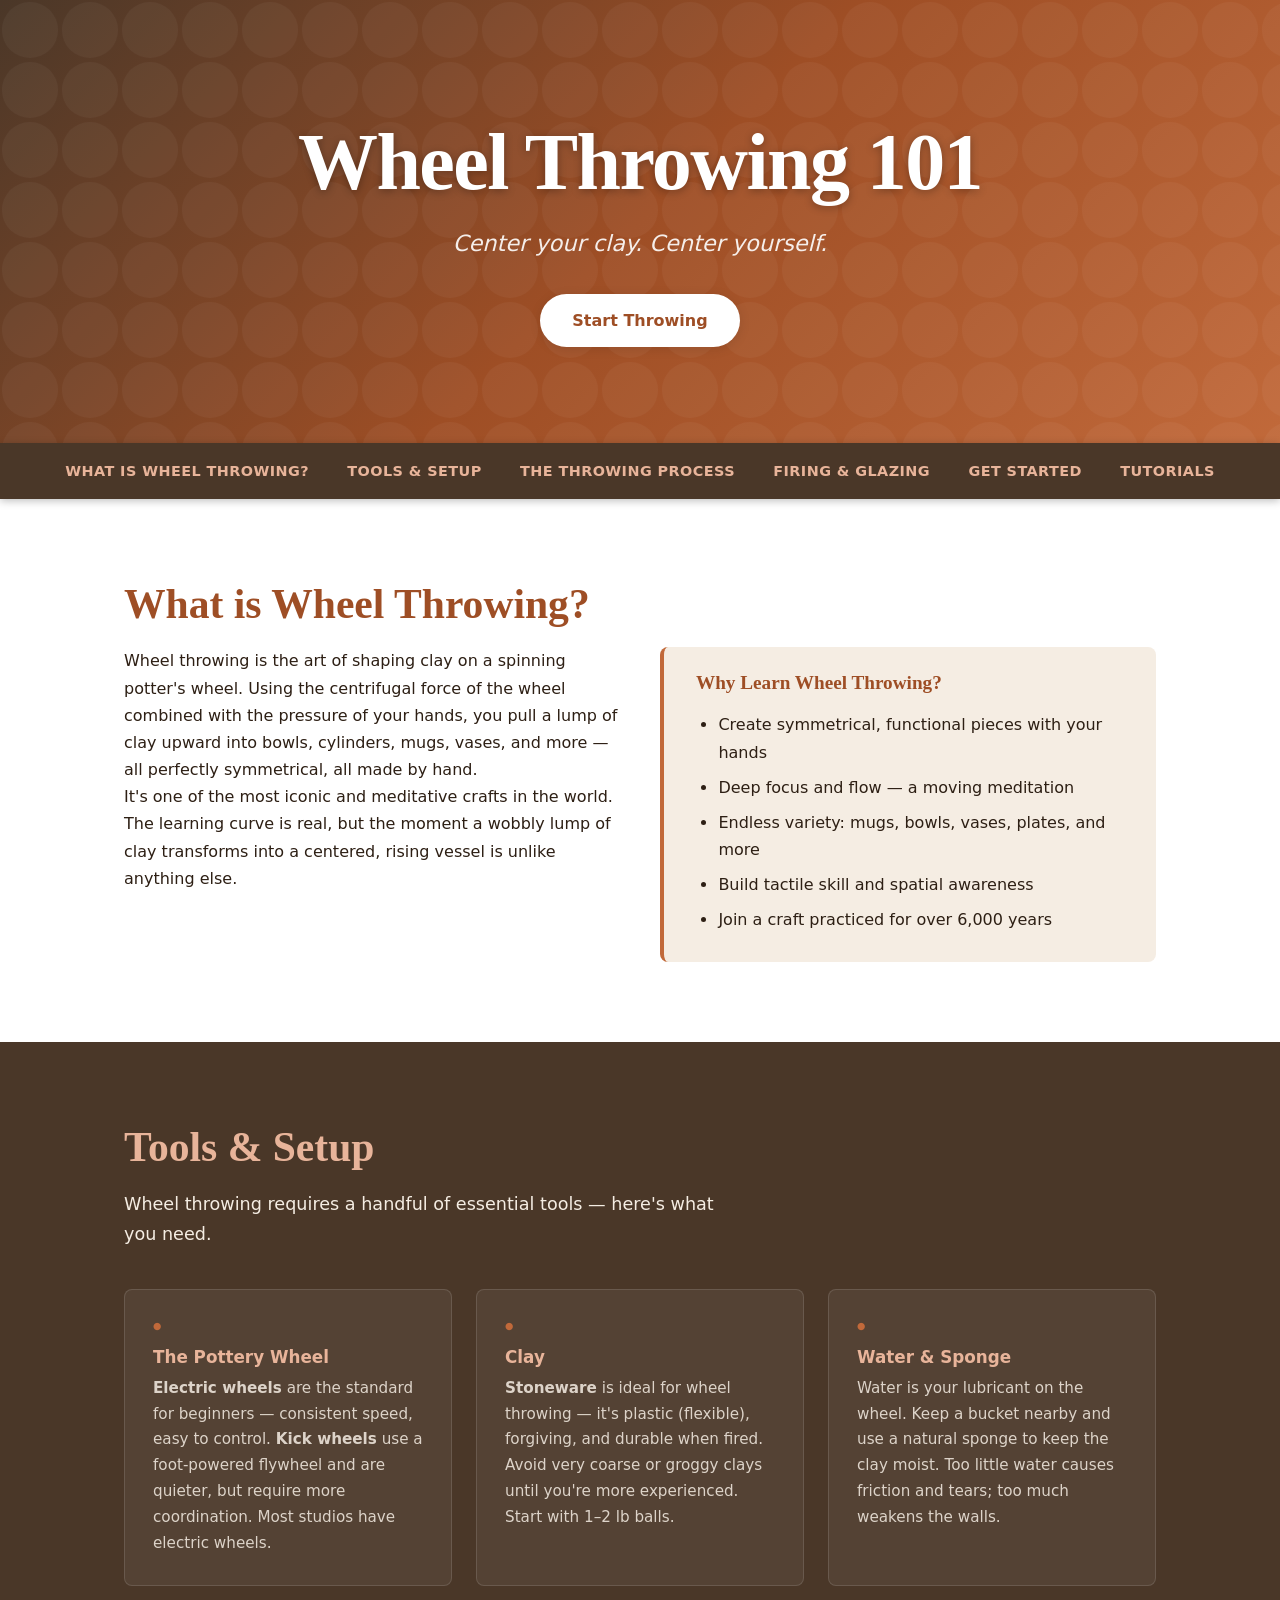
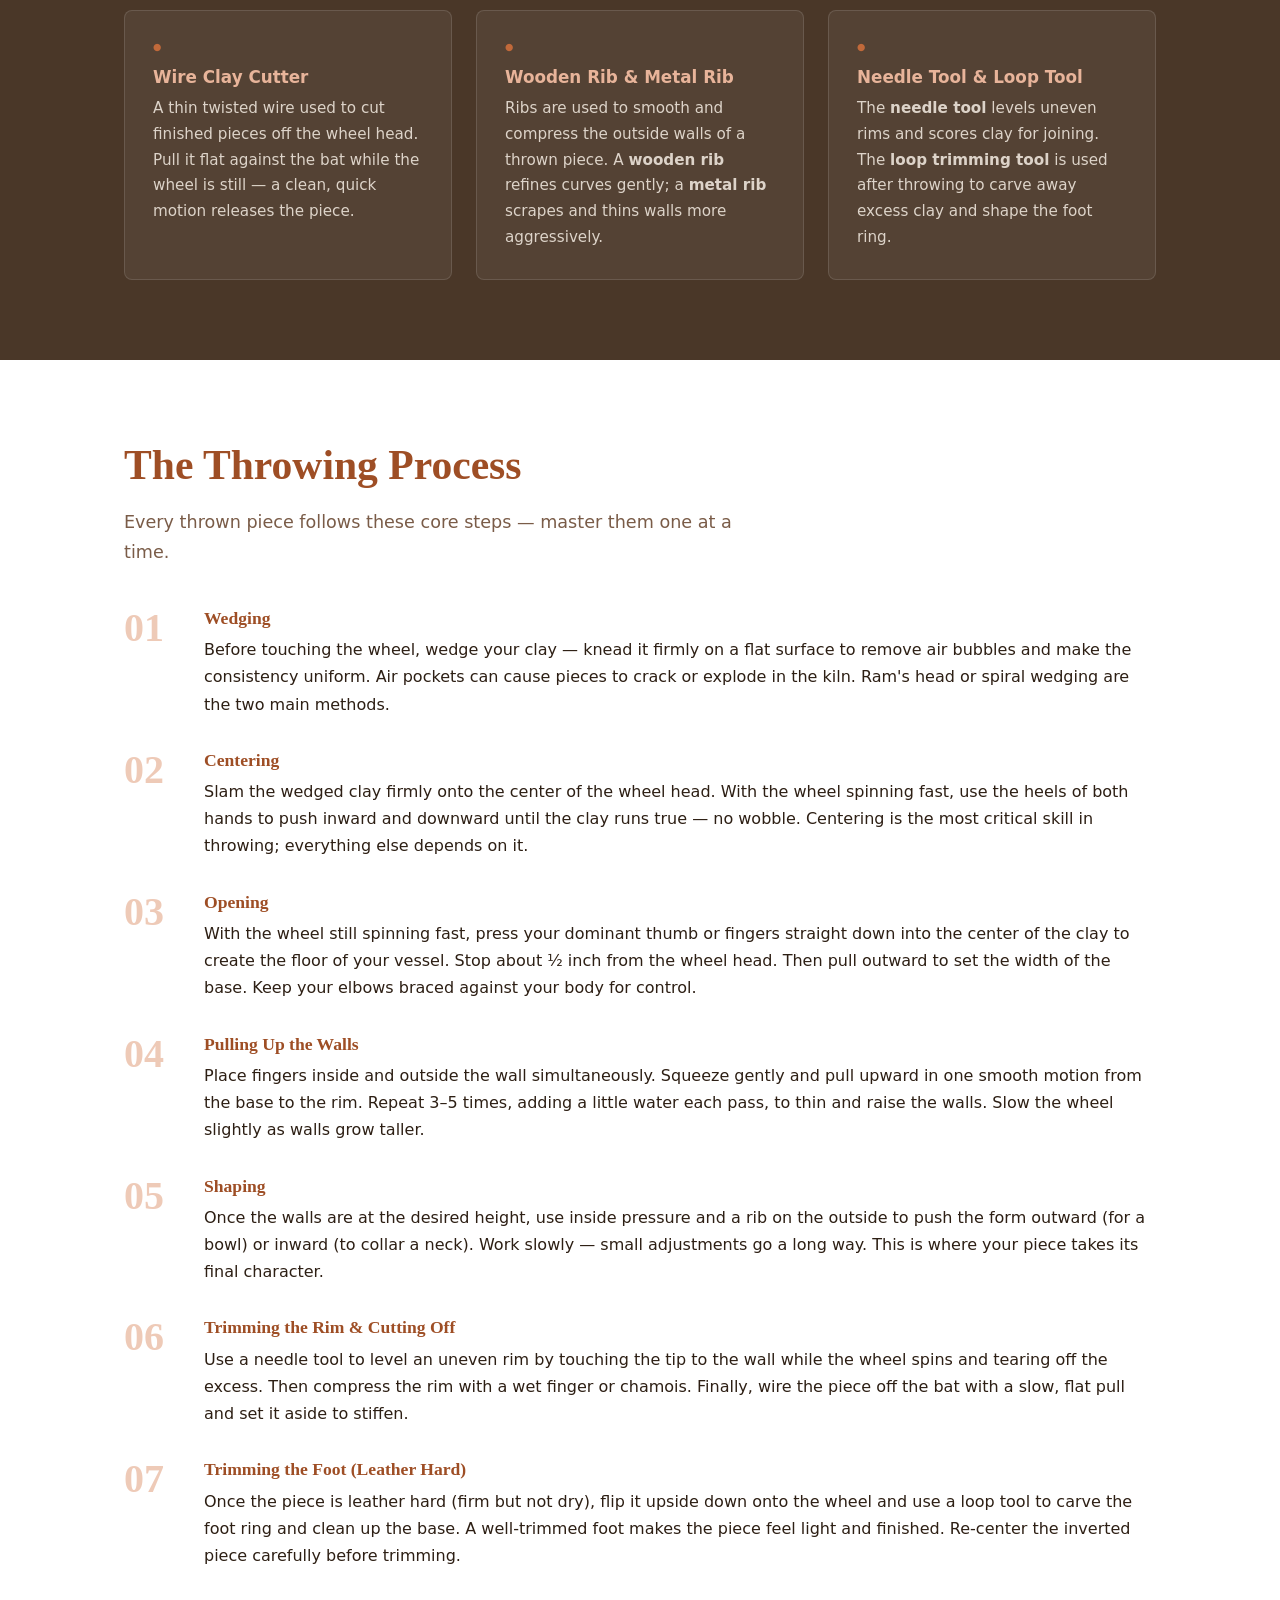
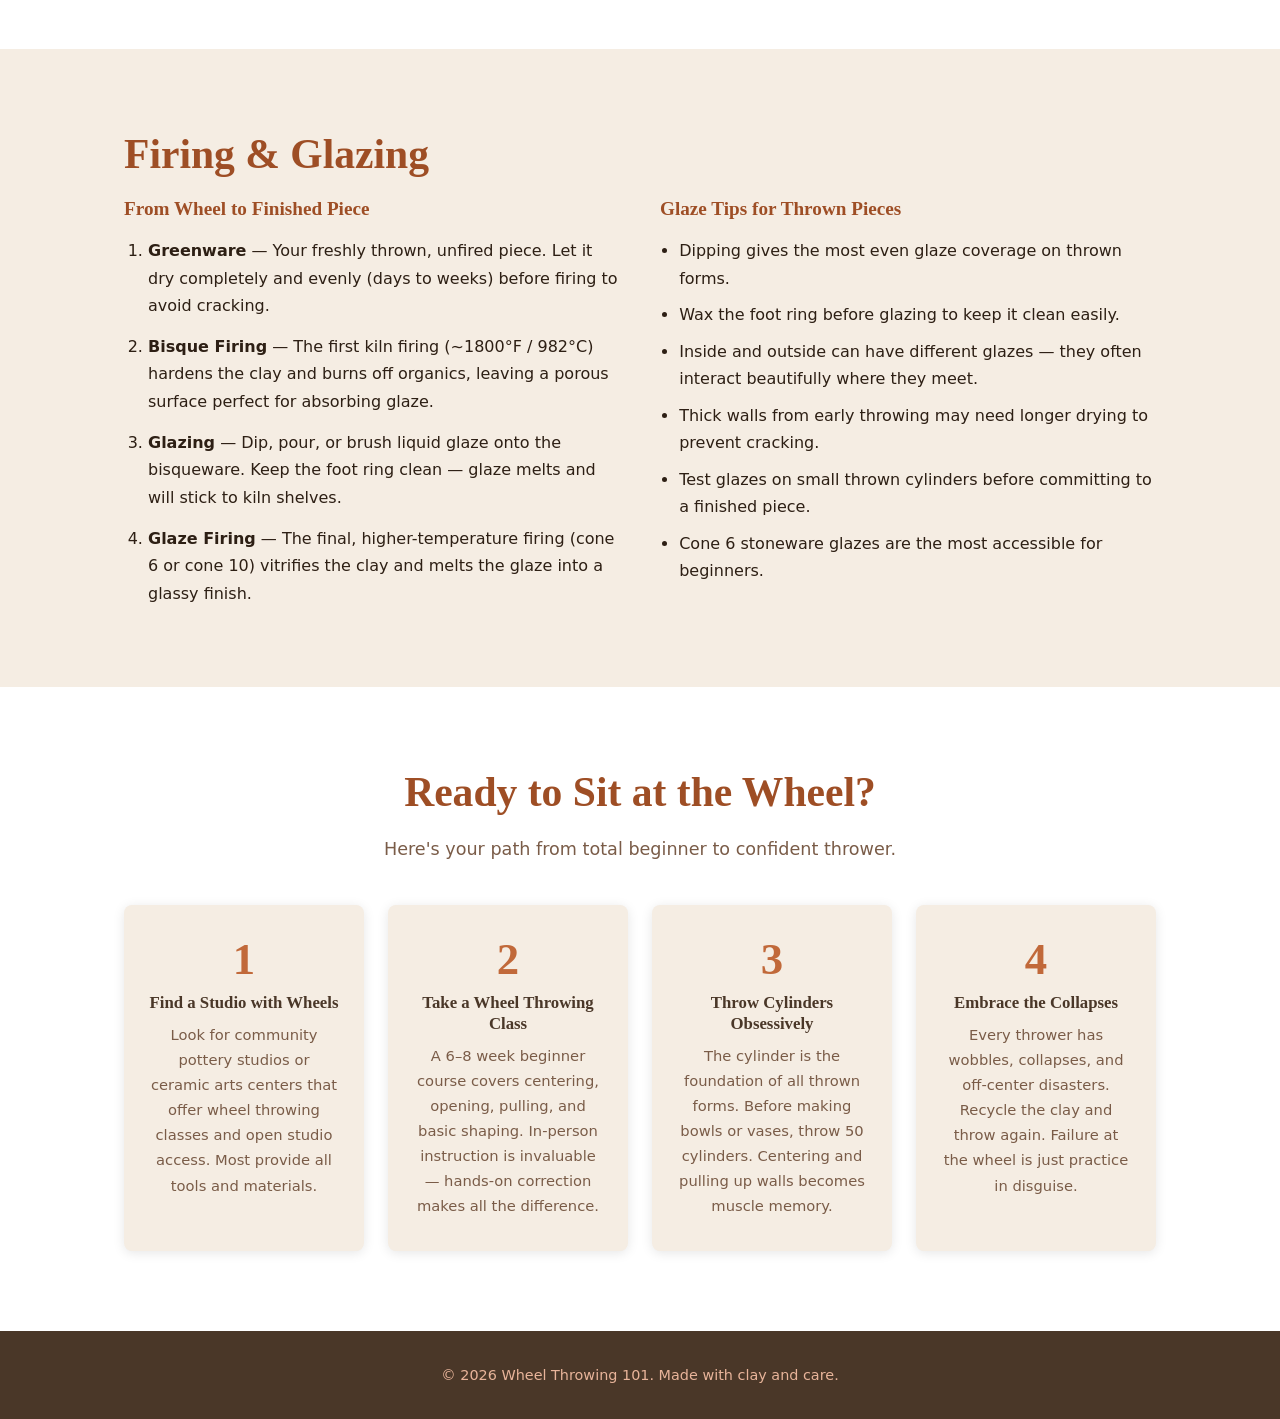
==== commit 235e8356: "Add Tutorials nav link to index.html https://claude.ai/code/session_011gj5xBJnMD4QURwXuydsxJ" ====
--- a/index.html
+++ b/index.html
@@ -25,6 +25,7 @@
       <li><a href="#techniques">The Throwing Process</a></li>
       <li><a href="#firing">Firing &amp; Glazing</a></li>
       <li><a href="#get-started">Get Started</a></li>
+      <li><a href="tutorials.html" class="nav-highlight">Tutorials</a></li>
     </ul>
   </nav>
 
